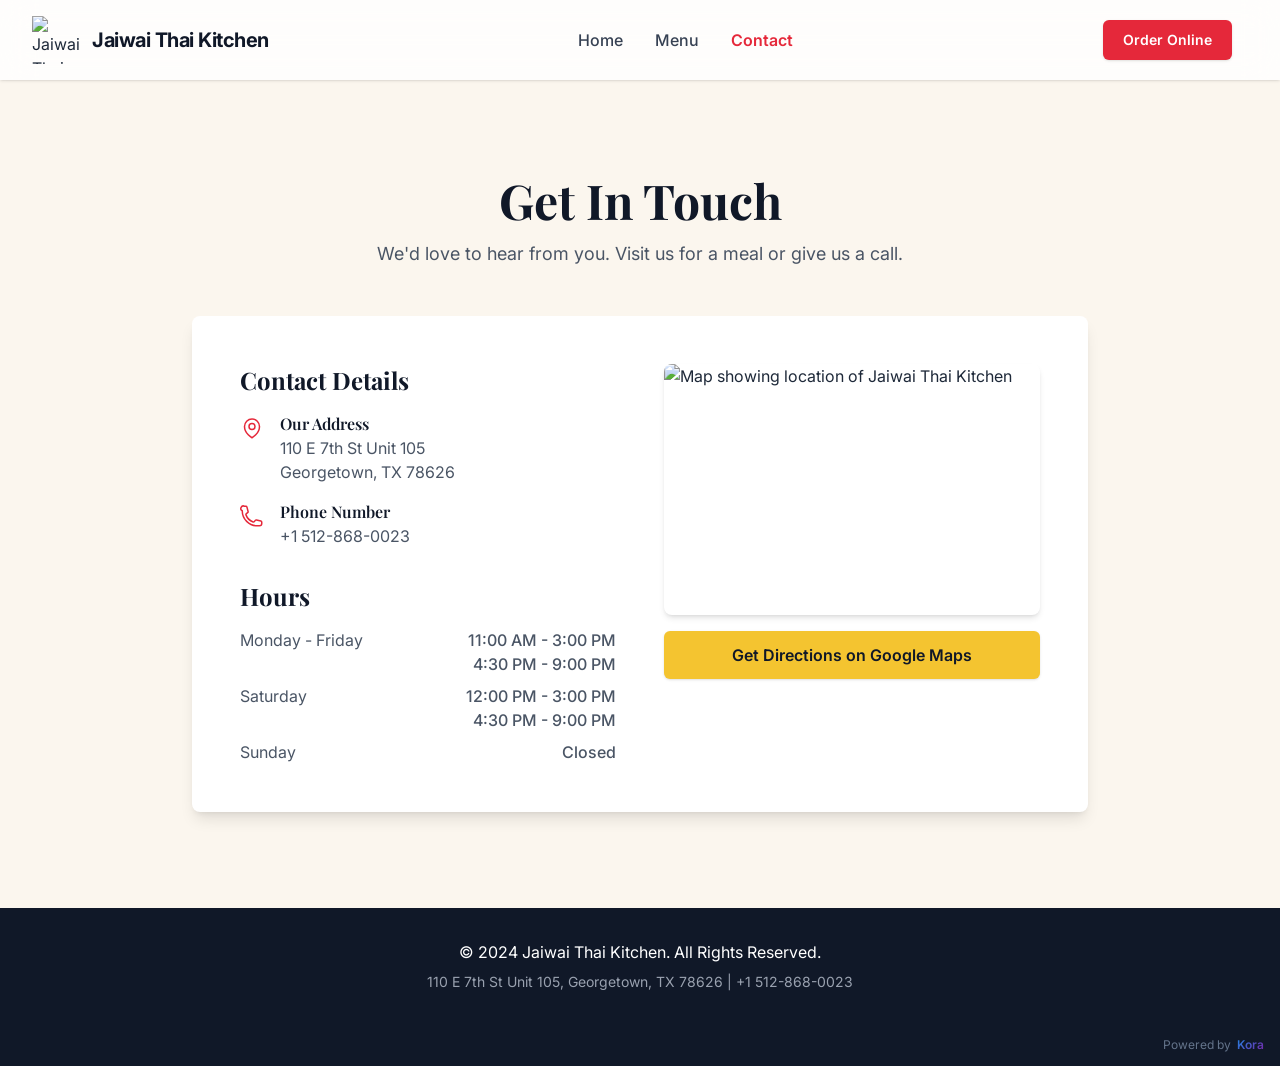
==== contact.html @ aba69995 "Deploy staging from Kora" ====
<!DOCTYPE html>

<html class="scroll-smooth" lang="en">
<head>
<meta charset="utf-8"/>
<meta content="width=device-width, initial-scale=1.0" name="viewport"/>
<title>Contact Us – Jaiwai Thai Kitchen</title>
<meta content="Find Jaiwai Thai Kitchen in Georgetown, TX. Get our address, phone number, opening hours, and directions. We look forward to serving you!" name="description"/>
<!-- Open Graph -->
<meta content="Contact Us – Jaiwai Thai Kitchen" property="og:title"/>
<meta content="Find Jaiwai Thai Kitchen in Georgetown, TX. Get our address, phone number, opening hours, and directions. We look forward to serving you!" property="og:description"/>
<meta content="website" property="og:type"/>
<meta content="https://quseprdus1.blob.core.windows.net/kora-business-images/user-media/64a4fddf-4cb8-4812-a21e-0d7f62331249/de8c94d8-887e-4625-825f-ec262dbc28df/1781200640_tf1esy.png" property="og:image"/>
<meta content="https://staging.kora-64a4fddf-4cb8-4812-a21e-0d7f62331249.pages.dev/contact" property="og:url"/>
<!-- Favicon -->
<link href="https://quseprdus1.blob.core.windows.net/kora-business-images/user-media/64a4fddf-4cb8-4812-a21e-0d7f62331249/de8c94d8-887e-4625-825f-ec262dbc28df/1781200640_tf1esy.png" rel="icon"/>
<link href="https://quseprdus1.blob.core.windows.net/kora-business-images/user-media/64a4fddf-4cb8-4812-a21e-0d7f62331249/de8c94d8-887e-4625-825f-ec262dbc28df/1781200640_tf1esy.png" rel="shortcut icon"/>
<link href="https://quseprdus1.blob.core.windows.net/kora-business-images/user-media/64a4fddf-4cb8-4812-a21e-0d7f62331249/de8c94d8-887e-4625-825f-ec262dbc28df/1781200640_tf1esy.png" rel="apple-touch-icon"/>
<!-- Canonical -->
<link href="https://staging.kora-64a4fddf-4cb8-4812-a21e-0d7f62331249.pages.dev/contact" rel="canonical"/>
<!-- JSON-LD Structured Data -->
<script type="application/ld+json">
    {
      "@context": "https://schema.org",
      "@type": "Restaurant",
      "name": "Jaiwai Thai Kitchen",
      "description": "Curries, noodle dishes & other Thai standards are doled out in a laid-back atmosphere.",
      "address": {
        "@type": "PostalAddress",
        "streetAddress": "110 E 7th St Unit 105",
        "addressLocality": "Georgetown",
        "addressRegion": "TX",
        "postalCode": "78626",
        "addressCountry": "USA"
      },
      "telephone": "+1 512-868-0023",
      "openingHours": [
        "Mo-Fr 11:00-15:00",
        "Mo-Fr 16:30-21:00",
        "Sa 12:00-15:00",
        "Sa 16:30-21:00"
      ],
      "image": "https://quseprdus1.blob.core.windows.net/kora-business-images/user-media/64a4fddf-4cb8-4812-a21e-0d7f62331249/de8c94d8-887e-4625-825f-ec262dbc28df/1781200640_tf1esy.png",
      "servesCuisine": "Thai"
    }
    </script>
<!-- Google Fonts -->
<link href="https://fonts.googleapis.com" rel="preconnect"/>
<link crossorigin="" href="https://fonts.gstatic.com" rel="preconnect"/>
<link as="style" href="https://fonts.googleapis.com/css2?family=Playfair+Display:wght@700&amp;family=Inter:wght@400;500;600&amp;display=swap" onload="this.onload=null;this.rel='stylesheet'" rel="preload"/>
<noscript><link href="https://fonts.googleapis.com/css2?family=Playfair+Display:wght@700&amp;family=Inter:wght@400;500;600&amp;display=swap" rel="stylesheet"/></noscript>
<style>
        body { font-family: 'Inter', sans-serif; }
        h1, h2, h3, h4, h5, h6 { font-family: 'Playfair Display', serif; }
    </style>
<!-- Site stylesheet -->
<link href="assets/styles.css" rel="stylesheet"/>
</head>
<body class="bg-[#fbf6ee] text-gray-800 antialiased">
<!-- Header -->
<header class="bg-white/80 backdrop-blur-lg sticky top-0 z-50 shadow-sm">
<div class="container mx-auto px-4 sm:px-6 lg:px-8">
<div class="flex items-center justify-between h-20">
<a class="flex items-center space-x-3" href="index.html">
<img alt="Jaiwai Thai Kitchen Logo" class="h-12 w-auto" height="100" src="https://quseprdus1.blob.core.windows.net/kora-business-images/user-media/64a4fddf-4cb8-4812-a21e-0d7f62331249/de8c94d8-887e-4625-825f-ec262dbc28df/1781200640_tf1esy.png" width="100"/>
<span class="text-xl font-bold text-gray-900 tracking-tight hidden sm:block">Jaiwai Thai Kitchen</span>
</a>
<nav class="hidden md:flex items-center space-x-8">
<a class="text-gray-700 hover:text-[#e5283a] transition-colors font-medium" href="index.html">Home</a>
<a class="text-gray-700 hover:text-[#e5283a] transition-colors font-medium" href="menu.html">Menu</a>
<a class="text-[#e5283a] font-semibold" href="contact.html">Contact</a>
</nav>
<div class="flex items-center space-x-4">
<a class="hidden sm:inline-block bg-[#e5283a] text-white px-5 py-2.5 rounded-md text-sm font-semibold hover:bg-red-700 transition-colors shadow" href="https://www.jaiwaithai.com/order" rel="noopener noreferrer" target="_blank">
                        Order Online
                    </a>
<button class="md:hidden p-2 rounded-md text-gray-700 hover:bg-gray-100 focus:outline-none focus:ring-2 focus:ring-inset focus:ring-[#e5283a]" id="mobile-menu-button">
<span class="sr-only">Open main menu</span>
<svg aria-hidden="true" class="h-6 w-6" fill="none" stroke="currentColor" viewbox="0 0 24 24" xmlns="http://www.w3.org/2000/svg">
<path d="M4 6h16M4 12h16m-7 6h7" stroke-linecap="round" stroke-linejoin="round" stroke-width="2"></path>
</svg>
</button>
</div>
</div>
</div>
<!-- Mobile menu, show/hide based on menu state. -->
<div class="md:hidden hidden" id="mobile-menu">
<div class="px-2 pt-2 pb-3 space-y-1 sm:px-3">
<a class="text-gray-700 hover:bg-gray-50 hover:text-[#e5283a] block px-3 py-2 rounded-md text-base font-medium" href="index.html">Home</a>
<a class="text-gray-700 hover:bg-gray-50 hover:text-[#e5283a] block px-3 py-2 rounded-md text-base font-medium" href="menu.html">Menu</a>
<a class="bg-gray-100 text-[#e5283a] block px-3 py-2 rounded-md text-base font-medium" href="contact.html">Contact</a>
<a class="bg-[#e5283a] text-white block w-full text-left px-4 py-3 rounded-md text-base font-semibold hover:bg-red-700 transition-colors shadow mt-2" href="https://www.jaiwaithai.com/order" rel="noopener noreferrer" target="_blank">
                    Order Online
                </a>
</div>
</div>
</header>
<main class="py-16 sm:py-24">
<div class="container mx-auto px-4 sm:px-6 lg:px-8">
<div class="text-center mb-12">
<h1 class="text-4xl sm:text-5xl font-bold text-gray-900">Get In Touch</h1>
<p class="mt-4 text-lg text-gray-600 max-w-2xl mx-auto">We'd love to hear from you. Visit us for a meal or give us a call.</p>
</div>
<div class="max-w-4xl mx-auto bg-white p-8 sm:p-12 rounded-lg shadow-lg">
<div class="grid grid-cols-1 md:grid-cols-2 gap-12">
<!-- Contact Info -->
<div class="space-y-8">
<div>
<h2 class="text-2xl font-bold text-gray-900 mb-4">Contact Details</h2>
<div class="flex items-start space-x-4">
<svg class="w-6 h-6 text-[#e5283a] mt-1 flex-shrink-0" fill="none" stroke="currentColor" stroke-width="1.5" viewbox="0 0 24 24" xmlns="http://www.w3.org/2000/svg"><path d="M15 10.5a3 3 0 11-6 0 3 3 0 016 0z" stroke-linecap="round" stroke-linejoin="round"></path><path d="M19.5 10.5c0 7.142-7.5 11.25-7.5 11.25S4.5 17.642 4.5 10.5a7.5 7.5 0 1115 0z" stroke-linecap="round" stroke-linejoin="round"></path></svg>
<div>
<h3 class="font-semibold text-gray-900">Our Address</h3>
<p class="text-gray-600">110 E 7th St Unit 105<br/>Georgetown, TX 78626</p>
</div>
</div>
<div class="flex items-start space-x-4 mt-4">
<svg class="w-6 h-6 text-[#e5283a] mt-1 flex-shrink-0" fill="none" stroke="currentColor" stroke-width="1.5" viewbox="0 0 24 24" xmlns="http://www.w3.org/2000/svg"><path d="M2.25 6.75c0 8.284 6.716 15 15 15h2.25a2.25 2.25 0 002.25-2.25v-1.372c0-.516-.351-.966-.852-1.091l-4.423-1.106c-.44-.11-.902.055-1.173.417l-.97 1.293c-.282.376-.769.542-1.21.38a12.035 12.035 0 01-7.143-7.143c-.162-.441.004-.928.38-1.21l1.293-.97c.363-.271.527-.734.417-1.173L6.963 3.102a1.125 1.125 0 00-1.091-.852H4.5A2.25 2.25 0 002.25 6.75z" stroke-linecap="round" stroke-linejoin="round"></path></svg>
<div>
<h3 class="font-semibold text-gray-900">Phone Number</h3>
<a class="text-gray-600 hover:text-[#e5283a]" href="tel:+15128680023">+1 512-868-0023</a>
</div>
</div>
</div>
<div>
<h2 class="text-2xl font-bold text-gray-900 mb-4">Hours</h2>
<ul class="space-y-2 text-gray-600">
<li class="flex justify-between"><span>Monday - Friday</span> <span class="font-medium text-right">11:00 AM - 3:00 PM<br/>4:30 PM - 9:00 PM</span></li>
<li class="flex justify-between"><span>Saturday</span> <span class="font-medium text-right">12:00 PM - 3:00 PM<br/>4:30 PM - 9:00 PM</span></li>
<li class="flex justify-between"><span>Sunday</span> <span class="font-medium">Closed</span></li>
</ul>
</div>
</div>
<!-- Map -->
<div>
<a class="block rounded-lg overflow-hidden shadow-md" href="https://maps.google.com/?daddr=30.6373435,-97.6767065" rel="noopener noreferrer" target="_blank">
<img alt="Map showing location of Jaiwai Thai Kitchen" class="w-full h-full object-cover" height="400" loading="lazy" src="https://maps.googleapis.com/maps/api/staticmap?center=30.6373435,-97.6767065&amp;zoom=15&amp;size=600x400&amp;maptype=roadmap&amp;markers=color:red%7Clabel:J%7C30.6373435,-97.6767065&amp;key=YOUR_API_KEY" width="600"/>
<!-- Note: Static map image may require a Google Maps API key. This is a placeholder. -->
</a>
<a class="mt-4 inline-block bg-[#f4c430] text-gray-900 w-full text-center px-6 py-3 rounded-md text-base font-semibold hover:bg-yellow-400 transition-colors shadow" href="https://maps.google.com/?daddr=30.6373435,-97.6767065" rel="noopener noreferrer" target="_blank">
                            Get Directions on Google Maps
                        </a>
</div>
</div>
</div>
</div>
</main>
<!-- Footer -->
<footer class="bg-gray-900 text-white">
<div class="container mx-auto py-8 px-4 sm:px-6 lg:px-8 text-center">
<p>© 2024 Jaiwai Thai Kitchen. All Rights Reserved.</p>
<p class="text-sm text-gray-400 mt-2">110 E 7th St Unit 105, Georgetown, TX 78626 | <a class="hover:underline" href="tel:+15128680023">+1 512-868-0023</a></p>
</div>
<!-- KORA_BRANDING_FOOTER_START -->
<div class="kora-powered-by" style="display:flex;justify-content:flex-end;align-items:center;gap:0.35rem;padding:0.75rem 1rem;font-size:0.75rem;"><span style="color:#64748b">Powered by</span><a href="https://askkora.ai" target="_blank" rel="noopener noreferrer" style="text-decoration:none;font-weight:600;background:linear-gradient(135deg,#1E88E5,#7B1FA2);-webkit-background-clip:text;background-clip:text;-webkit-text-fill-color:transparent">Kora</a></div>
<!-- KORA_BRANDING_FOOTER_END -->
</footer>
<script>
        const mobileMenuButton = document.getElementById('mobile-menu-button');
        const mobileMenu = document.getElementById('mobile-menu');
        mobileMenuButton.addEventListener('click', () => {
            mobileMenu.classList.toggle('hidden');
        });
    </script>
</body>
</html>
---- assets/styles.css ----
/*! tailwindcss v4.2.1 | MIT License | https://tailwindcss.com */
@layer properties{@supports (((-webkit-hyphens:none)) and (not (margin-trim:inline))) or ((-moz-orient:inline) and (not (color:rgb(from red r g b)))){*,:before,:after,::backdrop{--tw-rotate-x:initial;--tw-rotate-y:initial;--tw-rotate-z:initial;--tw-skew-x:initial;--tw-skew-y:initial;--tw-space-y-reverse:0;--tw-space-x-reverse:0;--tw-border-style:solid;--tw-font-weight:initial;--tw-tracking:initial;--tw-shadow:0 0 #0000;--tw-shadow-color:initial;--tw-shadow-alpha:100%;--tw-inset-shadow:0 0 #0000;--tw-inset-shadow-color:initial;--tw-inset-shadow-alpha:100%;--tw-ring-color:initial;--tw-ring-shadow:0 0 #0000;--tw-inset-ring-color:initial;--tw-inset-ring-shadow:0 0 #0000;--tw-ring-inset:initial;--tw-ring-offset-width:0px;--tw-ring-offset-color:#fff;--tw-ring-offset-shadow:0 0 #0000;--tw-blur:initial;--tw-brightness:initial;--tw-contrast:initial;--tw-grayscale:initial;--tw-hue-rotate:initial;--tw-invert:initial;--tw-opacity:initial;--tw-saturate:initial;--tw-sepia:initial;--tw-drop-shadow:initial;--tw-drop-shadow-color:initial;--tw-drop-shadow-alpha:100%;--tw-drop-shadow-size:initial;--tw-backdrop-blur:initial;--tw-backdrop-brightness:initial;--tw-backdrop-contrast:initial;--tw-backdrop-grayscale:initial;--tw-backdrop-hue-rotate:initial;--tw-backdrop-invert:initial;--tw-backdrop-opacity:initial;--tw-backdrop-saturate:initial;--tw-backdrop-sepia:initial;--tw-duration:initial;--tw-translate-x:0;--tw-translate-y:0;--tw-translate-z:0;--tw-scale-x:1;--tw-scale-y:1;--tw-scale-z:1}}}@layer theme{:root,:host{--font-sans:ui-sans-serif, system-ui, sans-serif, "Apple Color Emoji", "Segoe UI Emoji", "Segoe UI Symbol", "Noto Color Emoji";--font-mono:ui-monospace, SFMono-Regular, Menlo, Monaco, Consolas, "Liberation Mono", "Courier New", monospace;--color-red-700:oklch(50.5% .213 27.518);--color-yellow-400:oklch(85.2% .199 91.936);--color-gray-50:oklch(98.5% .002 247.839);--color-gray-100:oklch(96.7% .003 264.542);--color-gray-400:oklch(70.7% .022 261.325);--color-gray-600:oklch(44.6% .03 256.802);--color-gray-700:oklch(37.3% .034 259.733);--color-gray-800:oklch(27.8% .033 256.848);--color-gray-900:oklch(21% .034 264.665);--color-black:#000;--color-white:#fff;--spacing:.25rem;--container-2xl:42rem;--container-3xl:48rem;--container-4xl:56rem;--text-sm:.875rem;--text-sm--line-height:calc(1.25 / .875);--text-base:1rem;--text-base--line-height:calc(1.5 / 1);--text-lg:1.125rem;--text-lg--line-height:calc(1.75 / 1.125);--text-xl:1.25rem;--text-xl--line-height:calc(1.75 / 1.25);--text-2xl:1.5rem;--text-2xl--line-height:calc(2 / 1.5);--text-3xl:1.875rem;--text-3xl--line-height:calc(2.25 / 1.875);--text-4xl:2.25rem;--text-4xl--line-height:calc(2.5 / 2.25);--text-5xl:3rem;--text-5xl--line-height:1;--text-6xl:3.75rem;--text-6xl--line-height:1;--font-weight-medium:500;--font-weight-semibold:600;--font-weight-bold:700;--tracking-tight:-.025em;--radius-md:.375rem;--radius-lg:.5rem;--drop-shadow-lg:0 4px 4px #00000026;--blur-lg:16px;--default-transition-duration:.15s;--default-transition-timing-function:cubic-bezier(.4, 0, .2, 1);--default-font-family:var(--font-sans);--default-mono-font-family:var(--font-mono)}}@layer base{*,:after,:before,::backdrop{box-sizing:border-box;border:0 solid;margin:0;padding:0}::file-selector-button{box-sizing:border-box;border:0 solid;margin:0;padding:0}html,:host{-webkit-text-size-adjust:100%;tab-size:4;line-height:1.5;font-family:var(--default-font-family,ui-sans-serif, system-ui, sans-serif, "Apple Color Emoji", "Segoe UI Emoji", "Segoe UI Symbol", "Noto Color Emoji");font-feature-settings:var(--default-font-feature-settings,normal);font-variation-settings:var(--default-font-variation-settings,normal);-webkit-tap-highlight-color:transparent}hr{height:0;color:inherit;border-top-width:1px}abbr:where([title]){-webkit-text-decoration:underline dotted;text-decoration:underline dotted}h1,h2,h3,h4,h5,h6{font-size:inherit;font-weight:inherit}a{color:inherit;-webkit-text-decoration:inherit;-webkit-text-decoration:inherit;-webkit-text-decoration:inherit;text-decoration:inherit}b,strong{font-weight:bolder}code,kbd,samp,pre{font-family:var(--default-mono-font-family,ui-monospace, SFMono-Regular, Menlo, Monaco, Consolas, "Liberation Mono", "Courier New", monospace);font-feature-settings:var(--default-mono-font-feature-settings,normal);font-variation-settings:var(--default-mono-font-variation-settings,normal);font-size:1em}small{font-size:80%}sub,sup{vertical-align:baseline;font-size:75%;line-height:0;position:relative}sub{bottom:-.25em}sup{top:-.5em}table{text-indent:0;border-color:inherit;border-collapse:collapse}:-moz-focusring{outline:auto}progress{vertical-align:baseline}summary{display:list-item}ol,ul,menu{list-style:none}img,svg,video,canvas,audio,iframe,embed,object{vertical-align:middle;display:block}img,video{max-width:100%;height:auto}button,input,select,optgroup,textarea{font:inherit;font-feature-settings:inherit;font-variation-settings:inherit;letter-spacing:inherit;color:inherit;opacity:1;background-color:#0000;border-radius:0}::file-selector-button{font:inherit;font-feature-settings:inherit;font-variation-settings:inherit;letter-spacing:inherit;color:inherit;opacity:1;background-color:#0000;border-radius:0}:where(select:is([multiple],[size])) optgroup{font-weight:bolder}:where(select:is([multiple],[size])) optgroup option{padding-inline-start:20px}::file-selector-button{margin-inline-end:4px}::placeholder{opacity:1}@supports (not ((-webkit-appearance:-apple-pay-button))) or (contain-intrinsic-size:1px){::placeholder{color:currentColor}@supports (color:color-mix(in lab, red, red)){::placeholder{color:color-mix(in oklab, currentcolor 50%, transparent)}}}textarea{resize:vertical}::-webkit-search-decoration{-webkit-appearance:none}::-webkit-date-and-time-value{min-height:1lh;text-align:inherit}::-webkit-datetime-edit{display:inline-flex}::-webkit-datetime-edit-fields-wrapper{padding:0}::-webkit-datetime-edit{padding-block:0}::-webkit-datetime-edit-year-field{padding-block:0}::-webkit-datetime-edit-month-field{padding-block:0}::-webkit-datetime-edit-day-field{padding-block:0}::-webkit-datetime-edit-hour-field{padding-block:0}::-webkit-datetime-edit-minute-field{padding-block:0}::-webkit-datetime-edit-second-field{padding-block:0}::-webkit-datetime-edit-millisecond-field{padding-block:0}::-webkit-datetime-edit-meridiem-field{padding-block:0}::-webkit-calendar-picker-indicator{line-height:1}:-moz-ui-invalid{box-shadow:none}button,input:where([type=button],[type=reset],[type=submit]){appearance:button}::file-selector-button{appearance:button}::-webkit-inner-spin-button{height:auto}::-webkit-outer-spin-button{height:auto}[hidden]:where(:not([hidden=until-found])){display:none!important}}@layer components;@layer utilities{.sr-only{clip-path:inset(50%);white-space:nowrap;border-width:0;width:1px;height:1px;margin:-1px;padding:0;position:absolute;overflow:hidden}.absolute{position:absolute}.relative{position:relative}.sticky{position:sticky}.inset-0{inset:calc(var(--spacing) * 0)}.top-0{top:calc(var(--spacing) * 0)}.z-10{z-index:10}.z-20{z-index:20}.z-50{z-index:50}.container{width:100%}@media (min-width:40rem){.container{max-width:40rem}}@media (min-width:48rem){.container{max-width:48rem}}@media (min-width:64rem){.container{max-width:64rem}}@media (min-width:80rem){.container{max-width:80rem}}@media (min-width:96rem){.container{max-width:96rem}}.mx-auto{margin-inline:auto}.mt-1{margin-top:calc(var(--spacing) * 1)}.mt-2{margin-top:calc(var(--spacing) * 2)}.mt-4{margin-top:calc(var(--spacing) * 4)}.mt-8{margin-top:calc(var(--spacing) * 8)}.mt-12{margin-top:calc(var(--spacing) * 12)}.mb-4{margin-bottom:calc(var(--spacing) * 4)}.mb-6{margin-bottom:calc(var(--spacing) * 6)}.mb-12{margin-bottom:calc(var(--spacing) * 12)}.ml-4{margin-left:calc(var(--spacing) * 4)}.block{display:block}.flex{display:flex}.grid{display:grid}.hidden{display:none}.inline-block{display:inline-block}.aspect-square{aspect-ratio:1}.h-6{height:calc(var(--spacing) * 6)}.h-12{height:calc(var(--spacing) * 12)}.h-20{height:calc(var(--spacing) * 20)}.h-\[60vh\]{height:60vh}.h-full{height:100%}.max-h-\[500px\]{max-height:500px}.min-h-\[300px\]{min-height:300px}.w-6{width:calc(var(--spacing) * 6)}.w-auto{width:auto}.w-full{width:100%}.max-w-2xl{max-width:var(--container-2xl)}.max-w-3xl{max-width:var(--container-3xl)}.max-w-4xl{max-width:var(--container-4xl)}.flex-shrink-0{flex-shrink:0}.transform{transform:var(--tw-rotate-x,) var(--tw-rotate-y,) var(--tw-rotate-z,) var(--tw-skew-x,) var(--tw-skew-y,)}.grid-cols-1{grid-template-columns:repeat(1,minmax(0,1fr))}.grid-cols-2{grid-template-columns:repeat(2,minmax(0,1fr))}.items-center{align-items:center}.items-start{align-items:flex-start}.justify-between{justify-content:space-between}.justify-center{justify-content:center}.gap-4{gap:calc(var(--spacing) * 4)}.gap-8{gap:calc(var(--spacing) * 8)}.gap-12{gap:calc(var(--spacing) * 12)}:where(.space-y-1>:not(:last-child)){--tw-space-y-reverse:0;margin-block-start:calc(calc(var(--spacing) * 1) * var(--tw-space-y-reverse));margin-block-end:calc(calc(var(--spacing) * 1) * calc(1 - var(--tw-space-y-reverse)))}:where(.space-y-2>:not(:last-child)){--tw-space-y-reverse:0;margin-block-start:calc(calc(var(--spacing) * 2) * var(--tw-space-y-reverse));margin-block-end:calc(calc(var(--spacing) * 2) * calc(1 - var(--tw-space-y-reverse)))}:where(.space-y-4>:not(:last-child)){--tw-space-y-reverse:0;margin-block-start:calc(calc(var(--spacing) * 4) * var(--tw-space-y-reverse));margin-block-end:calc(calc(var(--spacing) * 4) * calc(1 - var(--tw-space-y-reverse)))}:where(.space-y-6>:not(:last-child)){--tw-space-y-reverse:0;margin-block-start:calc(calc(var(--spacing) * 6) * var(--tw-space-y-reverse));margin-block-end:calc(calc(var(--spacing) * 6) * calc(1 - var(--tw-space-y-reverse)))}:where(.space-y-8>:not(:last-child)){--tw-space-y-reverse:0;margin-block-start:calc(calc(var(--spacing) * 8) * var(--tw-space-y-reverse));margin-block-end:calc(calc(var(--spacing) * 8) * calc(1 - var(--tw-space-y-reverse)))}:where(.space-x-3>:not(:last-child)){--tw-space-x-reverse:0;margin-inline-start:calc(calc(var(--spacing) * 3) * var(--tw-space-x-reverse));margin-inline-end:calc(calc(var(--spacing) * 3) * calc(1 - var(--tw-space-x-reverse)))}:where(.space-x-4>:not(:last-child)){--tw-space-x-reverse:0;margin-inline-start:calc(calc(var(--spacing) * 4) * var(--tw-space-x-reverse));margin-inline-end:calc(calc(var(--spacing) * 4) * calc(1 - var(--tw-space-x-reverse)))}:where(.space-x-8>:not(:last-child)){--tw-space-x-reverse:0;margin-inline-start:calc(calc(var(--spacing) * 8) * var(--tw-space-x-reverse));margin-inline-end:calc(calc(var(--spacing) * 8) * calc(1 - var(--tw-space-x-reverse)))}.overflow-hidden{overflow:hidden}.scroll-smooth{scroll-behavior:smooth}.rounded-lg{border-radius:var(--radius-lg)}.rounded-md{border-radius:var(--radius-md)}.border-b-2{border-bottom-style:var(--tw-border-style);border-bottom-width:2px}.border-\[\#f4c430\]{border-color:#f4c430}.bg-\[\#e5283a\]{background-color:#e5283a}.bg-\[\#f4c430\]{background-color:#f4c430}.bg-\[\#fbf6ee\]{background-color:#fbf6ee}.bg-black\/50{background-color:#00000080}@supports (color:color-mix(in lab, red, red)){.bg-black\/50{background-color:color-mix(in oklab, var(--color-black) 50%, transparent)}}.bg-gray-100{background-color:var(--color-gray-100)}.bg-gray-900{background-color:var(--color-gray-900)}.bg-white{background-color:var(--color-white)}.bg-white\/80{background-color:#fffc}@supports (color:color-mix(in lab, red, red)){.bg-white\/80{background-color:color-mix(in oklab, var(--color-white) 80%, transparent)}}.object-cover{object-fit:cover}.p-2{padding:calc(var(--spacing) * 2)}.p-6{padding:calc(var(--spacing) * 6)}.p-8{padding:calc(var(--spacing) * 8)}.px-2{padding-inline:calc(var(--spacing) * 2)}.px-3{padding-inline:calc(var(--spacing) * 3)}.px-4{padding-inline:calc(var(--spacing) * 4)}.px-5{padding-inline:calc(var(--spacing) * 5)}.px-6{padding-inline:calc(var(--spacing) * 6)}.px-8{padding-inline:calc(var(--spacing) * 8)}.py-2{padding-block:calc(var(--spacing) * 2)}.py-2\.5{padding-block:calc(var(--spacing) * 2.5)}.py-3{padding-block:calc(var(--spacing) * 3)}.py-8{padding-block:calc(var(--spacing) * 8)}.py-16{padding-block:calc(var(--spacing) * 16)}.pt-2{padding-top:calc(var(--spacing) * 2)}.pb-2{padding-bottom:calc(var(--spacing) * 2)}.pb-3{padding-bottom:calc(var(--spacing) * 3)}.text-center{text-align:center}.text-left{text-align:left}.text-right{text-align:right}.text-2xl{font-size:var(--text-2xl);line-height:var(--tw-leading,var(--text-2xl--line-height))}.text-3xl{font-size:var(--text-3xl);line-height:var(--tw-leading,var(--text-3xl--line-height))}.text-4xl{font-size:var(--text-4xl);line-height:var(--tw-leading,var(--text-4xl--line-height))}.text-base{font-size:var(--text-base);line-height:var(--tw-leading,var(--text-base--line-height))}.text-lg{font-size:var(--text-lg);line-height:var(--tw-leading,var(--text-lg--line-height))}.text-sm{font-size:var(--text-sm);line-height:var(--tw-leading,var(--text-sm--line-height))}.text-xl{font-size:var(--text-xl);line-height:var(--tw-leading,var(--text-xl--line-height))}.font-bold{--tw-font-weight:var(--font-weight-bold);font-weight:var(--font-weight-bold)}.font-medium{--tw-font-weight:var(--font-weight-medium);font-weight:var(--font-weight-medium)}.font-semibold{--tw-font-weight:var(--font-weight-semibold);font-weight:var(--font-weight-semibold)}.tracking-tight{--tw-tracking:var(--tracking-tight);letter-spacing:var(--tracking-tight)}.whitespace-nowrap{white-space:nowrap}.text-\[\#e5283a\]{color:#e5283a}.text-gray-400{color:var(--color-gray-400)}.text-gray-600{color:var(--color-gray-600)}.text-gray-700{color:var(--color-gray-700)}.text-gray-800{color:var(--color-gray-800)}.text-gray-900{color:var(--color-gray-900)}.text-white{color:var(--color-white)}.antialiased{-webkit-font-smoothing:antialiased;-moz-osx-font-smoothing:grayscale}.shadow{--tw-shadow:0 1px 3px 0 var(--tw-shadow-color,#0000001a), 0 1px 2px -1px var(--tw-shadow-color,#0000001a);box-shadow:var(--tw-inset-shadow), var(--tw-inset-ring-shadow), var(--tw-ring-offset-shadow), var(--tw-ring-shadow), var(--tw-shadow)}.shadow-lg{--tw-shadow:0 10px 15px -3px var(--tw-shadow-color,#0000001a), 0 4px 6px -4px var(--tw-shadow-color,#0000001a);box-shadow:var(--tw-inset-shadow), var(--tw-inset-ring-shadow), var(--tw-ring-offset-shadow), var(--tw-ring-shadow), var(--tw-shadow)}.shadow-md{--tw-shadow:0 4px 6px -1px var(--tw-shadow-color,#0000001a), 0 2px 4px -2px var(--tw-shadow-color,#0000001a);box-shadow:var(--tw-inset-shadow), var(--tw-inset-ring-shadow), var(--tw-ring-offset-shadow), var(--tw-ring-shadow), var(--tw-shadow)}.shadow-sm{--tw-shadow:0 1px 3px 0 var(--tw-shadow-color,#0000001a), 0 1px 2px -1px var(--tw-shadow-color,#0000001a);box-shadow:var(--tw-inset-shadow), var(--tw-inset-ring-shadow), var(--tw-ring-offset-shadow), var(--tw-ring-shadow), var(--tw-shadow)}.drop-shadow{--tw-drop-shadow-size:drop-shadow(0 1px 2px var(--tw-drop-shadow-color,#0000001a)) drop-shadow(0 1px 1px var(--tw-drop-shadow-color,#0000000f));--tw-drop-shadow:drop-shadow(0 1px 2px #0000001a) drop-shadow(0 1px 1px #0000000f);filter:var(--tw-blur,) var(--tw-brightness,) var(--tw-contrast,) var(--tw-grayscale,) var(--tw-hue-rotate,) var(--tw-invert,) var(--tw-saturate,) var(--tw-sepia,) var(--tw-drop-shadow,)}.drop-shadow-lg{--tw-drop-shadow-size:drop-shadow(0 4px 4px var(--tw-drop-shadow-color,#00000026));--tw-drop-shadow:drop-shadow(var(--drop-shadow-lg));filter:var(--tw-blur,) var(--tw-brightness,) var(--tw-contrast,) var(--tw-grayscale,) var(--tw-hue-rotate,) var(--tw-invert,) var(--tw-saturate,) var(--tw-sepia,) var(--tw-drop-shadow,)}.backdrop-blur-lg{--tw-backdrop-blur:blur(var(--blur-lg));-webkit-backdrop-filter:var(--tw-backdrop-blur,) var(--tw-backdrop-brightness,) var(--tw-backdrop-contrast,) var(--tw-backdrop-grayscale,) var(--tw-backdrop-hue-rotate,) var(--tw-backdrop-invert,) var(--tw-backdrop-opacity,) var(--tw-backdrop-saturate,) var(--tw-backdrop-sepia,);backdrop-filter:var(--tw-backdrop-blur,) var(--tw-backdrop-brightness,) var(--tw-backdrop-contrast,) var(--tw-backdrop-grayscale,) var(--tw-backdrop-hue-rotate,) var(--tw-backdrop-invert,) var(--tw-backdrop-opacity,) var(--tw-backdrop-saturate,) var(--tw-backdrop-sepia,)}.transition-colors{transition-property:color,background-color,border-color,outline-color,text-decoration-color,fill,stroke,--tw-gradient-from,--tw-gradient-via,--tw-gradient-to;transition-timing-function:var(--tw-ease,var(--default-transition-timing-function));transition-duration:var(--tw-duration,var(--default-transition-duration))}.transition-transform{transition-property:transform,translate,scale,rotate;transition-timing-function:var(--tw-ease,var(--default-transition-timing-function));transition-duration:var(--tw-duration,var(--default-transition-duration))}.duration-300{--tw-duration:.3s;transition-duration:.3s}@media (hover:hover){.hover\:-translate-y-2:hover{--tw-translate-y:calc(var(--spacing) * -2);translate:var(--tw-translate-x) var(--tw-translate-y)}.hover\:scale-105:hover{--tw-scale-x:105%;--tw-scale-y:105%;--tw-scale-z:105%;scale:var(--tw-scale-x) var(--tw-scale-y)}.hover\:bg-gray-50:hover{background-color:var(--color-gray-50)}.hover\:bg-gray-100:hover{background-color:var(--color-gray-100)}.hover\:bg-red-700:hover{background-color:var(--color-red-700)}.hover\:bg-yellow-400:hover{background-color:var(--color-yellow-400)}.hover\:text-\[\#e5283a\]:hover{color:#e5283a}.hover\:underline:hover{text-decoration-line:underline}}.focus\:ring-2:focus{--tw-ring-shadow:var(--tw-ring-inset,) 0 0 0 calc(2px + var(--tw-ring-offset-width)) var(--tw-ring-color,currentcolor);box-shadow:var(--tw-inset-shadow), var(--tw-inset-ring-shadow), var(--tw-ring-offset-shadow), var(--tw-ring-shadow), var(--tw-shadow)}.focus\:ring-\[\#e5283a\]:focus{--tw-ring-color:#e5283a}.focus\:outline-none:focus{--tw-outline-style:none;outline-style:none}.focus\:ring-inset:focus{--tw-ring-inset:inset}@media (min-width:40rem){.sm\:block{display:block}.sm\:inline-block{display:inline-block}.sm\:p-12{padding:calc(var(--spacing) * 12)}.sm\:px-3{padding-inline:calc(var(--spacing) * 3)}.sm\:px-6{padding-inline:calc(var(--spacing) * 6)}.sm\:py-24{padding-block:calc(var(--spacing) * 24)}.sm\:text-4xl{font-size:var(--text-4xl);line-height:var(--tw-leading,var(--text-4xl--line-height))}.sm\:text-5xl{font-size:var(--text-5xl);line-height:var(--tw-leading,var(--text-5xl--line-height))}}@media (min-width:48rem){.md\:flex{display:flex}.md\:hidden{display:none}.md\:grid-cols-2{grid-template-columns:repeat(2,minmax(0,1fr))}.md\:grid-cols-3{grid-template-columns:repeat(3,minmax(0,1fr))}.md\:text-6xl{font-size:var(--text-6xl);line-height:var(--tw-leading,var(--text-6xl--line-height))}.md\:text-xl{font-size:var(--text-xl);line-height:var(--tw-leading,var(--text-xl--line-height))}}@media (min-width:64rem){.lg\:grid-cols-3{grid-template-columns:repeat(3,minmax(0,1fr))}.lg\:grid-cols-4{grid-template-columns:repeat(4,minmax(0,1fr))}.lg\:px-8{padding-inline:calc(var(--spacing) * 8)}}}@property --tw-rotate-x{syntax:"*";inherits:false}@property --tw-rotate-y{syntax:"*";inherits:false}@property --tw-rotate-z{syntax:"*";inherits:false}@property --tw-skew-x{syntax:"*";inherits:false}@property --tw-skew-y{syntax:"*";inherits:false}@property --tw-space-y-reverse{syntax:"*";inherits:false;initial-value:0}@property --tw-space-x-reverse{syntax:"*";inherits:false;initial-value:0}@property --tw-border-style{syntax:"*";inherits:false;initial-value:solid}@property --tw-font-weight{syntax:"*";inherits:false}@property --tw-tracking{syntax:"*";inherits:false}@property --tw-shadow{syntax:"*";inherits:false;initial-value:0 0 #0000}@property --tw-shadow-color{syntax:"*";inherits:false}@property --tw-shadow-alpha{syntax:"<percentage>";inherits:false;initial-value:100%}@property --tw-inset-shadow{syntax:"*";inherits:false;initial-value:0 0 #0000}@property --tw-inset-shadow-color{syntax:"*";inherits:false}@property --tw-inset-shadow-alpha{syntax:"<percentage>";inherits:false;initial-value:100%}@property --tw-ring-color{syntax:"*";inherits:false}@property --tw-ring-shadow{syntax:"*";inherits:false;initial-value:0 0 #0000}@property --tw-inset-ring-color{syntax:"*";inherits:false}@property --tw-inset-ring-shadow{syntax:"*";inherits:false;initial-value:0 0 #0000}@property --tw-ring-inset{syntax:"*";inherits:false}@property --tw-ring-offset-width{syntax:"<length>";inherits:false;initial-value:0}@property --tw-ring-offset-color{syntax:"*";inherits:false;initial-value:#fff}@property --tw-ring-offset-shadow{syntax:"*";inherits:false;initial-value:0 0 #0000}@property --tw-blur{syntax:"*";inherits:false}@property --tw-brightness{syntax:"*";inherits:false}@property --tw-contrast{syntax:"*";inherits:false}@property --tw-grayscale{syntax:"*";inherits:false}@property --tw-hue-rotate{syntax:"*";inherits:false}@property --tw-invert{syntax:"*";inherits:false}@property --tw-opacity{syntax:"*";inherits:false}@property --tw-saturate{syntax:"*";inherits:false}@property --tw-sepia{syntax:"*";inherits:false}@property --tw-drop-shadow{syntax:"*";inherits:false}@property --tw-drop-shadow-color{syntax:"*";inherits:false}@property --tw-drop-shadow-alpha{syntax:"<percentage>";inherits:false;initial-value:100%}@property --tw-drop-shadow-size{syntax:"*";inherits:false}@property --tw-backdrop-blur{syntax:"*";inherits:false}@property --tw-backdrop-brightness{syntax:"*";inherits:false}@property --tw-backdrop-contrast{syntax:"*";inherits:false}@property --tw-backdrop-grayscale{syntax:"*";inherits:false}@property --tw-backdrop-hue-rotate{syntax:"*";inherits:false}@property --tw-backdrop-invert{syntax:"*";inherits:false}@property --tw-backdrop-opacity{syntax:"*";inherits:false}@property --tw-backdrop-saturate{syntax:"*";inherits:false}@property --tw-backdrop-sepia{syntax:"*";inherits:false}@property --tw-duration{syntax:"*";inherits:false}@property --tw-translate-x{syntax:"*";inherits:false;initial-value:0}@property --tw-translate-y{syntax:"*";inherits:false;initial-value:0}@property --tw-translate-z{syntax:"*";inherits:false;initial-value:0}@property --tw-scale-x{syntax:"*";inherits:false;initial-value:1}@property --tw-scale-y{syntax:"*";inherits:false;initial-value:1}@property --tw-scale-z{syntax:"*";inherits:false;initial-value:1}
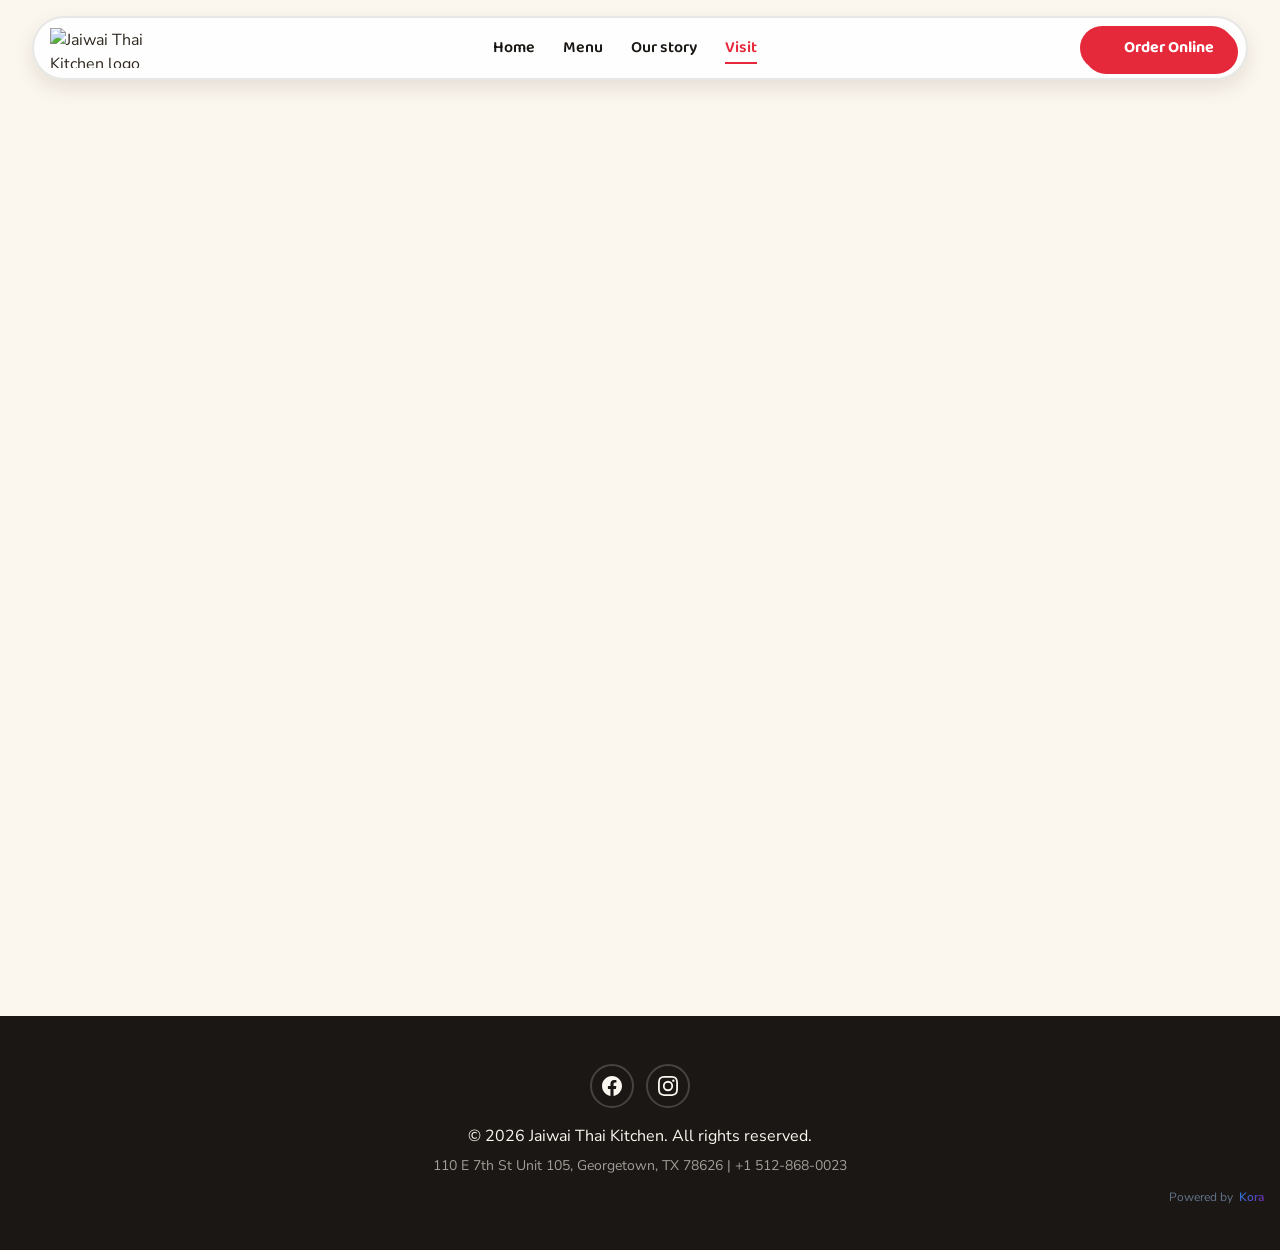
==== commit 4cc8c2a6: "Update website content and structure: Enhanced SEO metadata across contact, index, and menu pages; a" ====
--- a/contact.html
+++ b/contact.html
@@ -1,166 +1,165 @@
 <!DOCTYPE html>
-
 <html class="scroll-smooth" lang="en">
 <head>
 <meta charset="utf-8"/>
 <meta content="width=device-width, initial-scale=1.0" name="viewport"/>
-<title>Contact Us – Jaiwai Thai Kitchen</title>
-<meta content="Find Jaiwai Thai Kitchen in Georgetown, TX. Get our address, phone number, opening hours, and directions. We look forward to serving you!" name="description"/>
-<!-- Open Graph -->
-<meta content="Contact Us – Jaiwai Thai Kitchen" property="og:title"/>
-<meta content="Find Jaiwai Thai Kitchen in Georgetown, TX. Get our address, phone number, opening hours, and directions. We look forward to serving you!" property="og:description"/>
+<title>Contact Us – Jaiwai Thai Kitchen | Georgetown, TX</title>
+<meta content="Find Jaiwai Thai Kitchen in Georgetown, TX. Get our address, phone number, opening hours, and directions. Order online or visit us for authentic Thai food." name="description"/>
+<meta content="Contact Us – Jaiwai Thai Kitchen | Georgetown, TX" property="og:title"/>
+<meta content="Find Jaiwai Thai Kitchen in Georgetown, TX. Get our address, phone number, opening hours, and directions. Order online or visit us for authentic Thai food." property="og:description"/>
 <meta content="website" property="og:type"/>
 <meta content="https://quseprdus1.blob.core.windows.net/kora-business-images/user-media/64a4fddf-4cb8-4812-a21e-0d7f62331249/de8c94d8-887e-4625-825f-ec262dbc28df/1781200640_tf1esy.png" property="og:image"/>
-<meta content="https://staging.kora-64a4fddf-4cb8-4812-a21e-0d7f62331249.pages.dev/contact" property="og:url"/>
-<!-- Favicon -->
+<meta content="https://jaiwai-thai-kitchen-live.askkoraai.com/contact" property="og:url"/>
+<meta content="summary_large_image" name="twitter:card"/>
+<meta content="Contact Us – Jaiwai Thai Kitchen | Georgetown, TX" name="twitter:title"/>
+<meta content="Find Jaiwai Thai Kitchen in Georgetown, TX. Address, phone, hours and directions." name="twitter:description"/>
+<meta content="https://quseprdus1.blob.core.windows.net/kora-business-images/user-media/64a4fddf-4cb8-4812-a21e-0d7f62331249/de8c94d8-887e-4625-825f-ec262dbc28df/1781200640_tf1esy.png" name="twitter:image"/>
 <link href="https://quseprdus1.blob.core.windows.net/kora-business-images/user-media/64a4fddf-4cb8-4812-a21e-0d7f62331249/de8c94d8-887e-4625-825f-ec262dbc28df/1781200640_tf1esy.png" rel="icon"/>
-<link href="https://quseprdus1.blob.core.windows.net/kora-business-images/user-media/64a4fddf-4cb8-4812-a21e-0d7f62331249/de8c94d8-887e-4625-825f-ec262dbc28df/1781200640_tf1esy.png" rel="shortcut icon"/>
-<link href="https://quseprdus1.blob.core.windows.net/kora-business-images/user-media/64a4fddf-4cb8-4812-a21e-0d7f62331249/de8c94d8-887e-4625-825f-ec262dbc28df/1781200640_tf1esy.png" rel="apple-touch-icon"/>
-<!-- Canonical -->
-<link href="https://staging.kora-64a4fddf-4cb8-4812-a21e-0d7f62331249.pages.dev/contact" rel="canonical"/>
-<!-- JSON-LD Structured Data -->
-<script type="application/ld+json">
-    {
-      "@context": "https://schema.org",
-      "@type": "Restaurant",
-      "name": "Jaiwai Thai Kitchen",
-      "description": "Curries, noodle dishes & other Thai standards are doled out in a laid-back atmosphere.",
-      "address": {
-        "@type": "PostalAddress",
-        "streetAddress": "110 E 7th St Unit 105",
-        "addressLocality": "Georgetown",
-        "addressRegion": "TX",
-        "postalCode": "78626",
-        "addressCountry": "USA"
-      },
-      "telephone": "+1 512-868-0023",
-      "openingHours": [
-        "Mo-Fr 11:00-15:00",
-        "Mo-Fr 16:30-21:00",
-        "Sa 12:00-15:00",
-        "Sa 16:30-21:00"
-      ],
-      "image": "https://quseprdus1.blob.core.windows.net/kora-business-images/user-media/64a4fddf-4cb8-4812-a21e-0d7f62331249/de8c94d8-887e-4625-825f-ec262dbc28df/1781200640_tf1esy.png",
-      "servesCuisine": "Thai"
-    }
-    </script>
-<!-- Google Fonts -->
+<link href="https://jaiwai-thai-kitchen-live.askkoraai.com/contact" rel="canonical"/>
+<script type="application/ld+json">{
+  "@context": "https://schema.org",
+  "@type": ["Restaurant", "LocalBusiness"],
+  "name": "Jaiwai Thai Kitchen",
+  "description": "Curries, noodle dishes and other Thai standards in Georgetown, Texas.",
+  "address": {
+    "@type": "PostalAddress",
+    "streetAddress": "110 E 7th St Unit 105",
+    "addressLocality": "Georgetown",
+    "addressRegion": "TX",
+    "postalCode": "78626",
+    "addressCountry": "US"
+  },
+  "telephone": "+15128680023",
+  "openingHours": [
+    "Mo-Fr 11:00-15:00",
+    "Mo-Fr 16:30-21:00",
+    "Sa 12:00-15:00",
+    "Sa 16:30-21:00"
+  ],
+  "servesCuisine": "Thai",
+  "url": "https://jaiwai-thai-kitchen-live.askkoraai.com/contact"
+}</script>
 <link href="https://fonts.googleapis.com" rel="preconnect"/>
 <link crossorigin="" href="https://fonts.gstatic.com" rel="preconnect"/>
-<link as="style" href="https://fonts.googleapis.com/css2?family=Playfair+Display:wght@700&amp;family=Inter:wght@400;500;600&amp;display=swap" onload="this.onload=null;this.rel='stylesheet'" rel="preload"/>
-<noscript><link href="https://fonts.googleapis.com/css2?family=Playfair+Display:wght@700&amp;family=Inter:wght@400;500;600&amp;display=swap" rel="stylesheet"/></noscript>
-<style>
-        body { font-family: 'Inter', sans-serif; }
-        h1, h2, h3, h4, h5, h6 { font-family: 'Playfair Display', serif; }
-    </style>
-<!-- Site stylesheet -->
+<link as="style" href="https://fonts.googleapis.com/css2?family=Baloo+2:wght@400;500;600;700;800&amp;family=Caveat:wght@500;600;700&amp;family=Nunito+Sans:opsz,wght@6..12,400;6..12,600;6..12,700;6..12,800&amp;display=swap" onload="this.onload=null;this.rel='stylesheet'" rel="preload"/>
+<noscript><link href="https://fonts.googleapis.com/css2?family=Baloo+2:wght@400;500;600;700;800&amp;family=Caveat:wght@500;600;700&amp;family=Nunito+Sans:opsz,wght@6..12,400;6..12,600;6..12,700;6..12,800&amp;display=swap" rel="stylesheet"/></noscript>
 <link href="assets/styles.css" rel="stylesheet"/>
+<link href="style.css" rel="stylesheet"/>
 </head>
-<body class="bg-[#fbf6ee] text-gray-800 antialiased">
-<!-- Header -->
-<header class="bg-white/80 backdrop-blur-lg sticky top-0 z-50 shadow-sm">
-<div class="container mx-auto px-4 sm:px-6 lg:px-8">
-<div class="flex items-center justify-between h-20">
-<a class="flex items-center space-x-3" href="index.html">
-<img alt="Jaiwai Thai Kitchen Logo" class="h-12 w-auto" height="100" src="https://quseprdus1.blob.core.windows.net/kora-business-images/user-media/64a4fddf-4cb8-4812-a21e-0d7f62331249/de8c94d8-887e-4625-825f-ec262dbc28df/1781200640_tf1esy.png" width="100"/>
-<span class="text-xl font-bold text-gray-900 tracking-tight hidden sm:block">Jaiwai Thai Kitchen</span>
-</a>
-<nav class="hidden md:flex items-center space-x-8">
-<a class="text-gray-700 hover:text-[#e5283a] transition-colors font-medium" href="index.html">Home</a>
-<a class="text-gray-700 hover:text-[#e5283a] transition-colors font-medium" href="menu.html">Menu</a>
-<a class="text-[#e5283a] font-semibold" href="contact.html">Contact</a>
-</nav>
-<div class="flex items-center space-x-4">
-<a class="hidden sm:inline-block bg-[#e5283a] text-white px-5 py-2.5 rounded-md text-sm font-semibold hover:bg-red-700 transition-colors shadow" href="https://www.jaiwaithai.com/order" rel="noopener noreferrer" target="_blank">
-                        Order Online
-                    </a>
-<button class="md:hidden p-2 rounded-md text-gray-700 hover:bg-gray-100 focus:outline-none focus:ring-2 focus:ring-inset focus:ring-[#e5283a]" id="mobile-menu-button">
-<span class="sr-only">Open main menu</span>
-<svg aria-hidden="true" class="h-6 w-6" fill="none" stroke="currentColor" viewbox="0 0 24 24" xmlns="http://www.w3.org/2000/svg">
-<path d="M4 6h16M4 12h16m-7 6h7" stroke-linecap="round" stroke-linejoin="round" stroke-width="2"></path>
-</svg>
-</button>
-</div>
-</div>
-</div>
-<!-- Mobile menu, show/hide based on menu state. -->
-<div class="md:hidden hidden" id="mobile-menu">
-<div class="px-2 pt-2 pb-3 space-y-1 sm:px-3">
-<a class="text-gray-700 hover:bg-gray-50 hover:text-[#e5283a] block px-3 py-2 rounded-md text-base font-medium" href="index.html">Home</a>
-<a class="text-gray-700 hover:bg-gray-50 hover:text-[#e5283a] block px-3 py-2 rounded-md text-base font-medium" href="menu.html">Menu</a>
-<a class="bg-gray-100 text-[#e5283a] block px-3 py-2 rounded-md text-base font-medium" href="contact.html">Contact</a>
-<a class="bg-[#e5283a] text-white block w-full text-left px-4 py-3 rounded-md text-base font-semibold hover:bg-red-700 transition-colors shadow mt-2" href="https://www.jaiwaithai.com/order" rel="noopener noreferrer" target="_blank">
-                    Order Online
-                </a>
-</div>
-</div>
+<body class="antialiased" data-page="contact">
+
+<header id="nav" class="fixed top-0 inset-x-0 z-50 transition-all duration-300">
+  <div class="mx-auto max-w-7xl px-5 sm:px-8">
+    <div id="navbar" class="mt-4 flex items-center justify-between rounded-pill bg-paper/90 backdrop-blur border-2 border-ink/10 pl-4 pr-3 py-2 transition-all duration-300 shadow-soft">
+      <a href="index.html" class="flex items-center gap-2 shrink-0">
+        <img src="https://quseprdus1.blob.core.windows.net/kora-business-images/user-media/64a4fddf-4cb8-4812-a21e-0d7f62331249/de8c94d8-887e-4625-825f-ec262dbc28df/1781200640_tf1esy.png" alt="Jaiwai Thai Kitchen logo" class="h-10 w-auto" width="120" height="40" loading="eager" decoding="async"/>
+      </a>
+      <nav class="hidden md:flex items-center gap-7 font-display font-semibold text-ink" aria-label="Main navigation">
+        <a href="index.html" class="nav-link">Home</a>
+        <a href="menu.html" class="nav-link">Menu</a>
+        <a href="index.html#story" class="nav-link">Our story</a>
+        <a href="contact.html" class="nav-link is-active">Visit</a>
+      </nav>
+      <div class="flex items-center gap-2">
+        <a href="https://www.jaiwaithai.com/order" class="hidden sm:inline-flex items-center gap-2 rounded-pill bg-chili px-5 py-2.5 font-display font-bold text-white shadow-pop-red transition active:translate-y-0.5 hover:bg-chili-600" rel="noopener noreferrer" target="_blank">
+          <i data-lucide="utensils-crossed" class="w-4 h-4"></i> Order Online
+        </a>
+        <button id="burger" aria-label="Open menu" class="md:hidden grid place-items-center w-11 h-11 rounded-pill border-2 border-ink/15 text-ink" type="button">
+          <i data-lucide="menu" class="w-5 h-5"></i>
+        </button>
+      </div>
+    </div>
+  </div>
+  <div id="drawer" class="md:hidden fixed inset-0 z-40 pointer-events-none">
+    <div id="scrim" class="absolute inset-0 bg-ink/40 opacity-0 transition-opacity duration-300"></div>
+    <nav id="sheet" class="absolute right-3 top-3 w-64 -translate-y-4 opacity-0 transition-all duration-300 rounded-3xl bg-paper border-2 border-ink shadow-pop-lg p-5 flex flex-col gap-1" aria-label="Mobile navigation">
+      <button id="closeMenu" aria-label="Close menu" class="self-end grid place-items-center w-9 h-9 rounded-pill hover:bg-sand" type="button"><i data-lucide="x" class="w-5 h-5"></i></button>
+      <a href="index.html" class="drawer-link font-display font-bold text-xl text-ink px-2 py-2 rounded-xl hover:bg-sand">Home</a>
+      <a href="menu.html" class="drawer-link font-display font-bold text-xl text-ink px-2 py-2 rounded-xl hover:bg-sand">Menu</a>
+      <a href="index.html#story" class="drawer-link font-display font-bold text-xl text-ink px-2 py-2 rounded-xl hover:bg-sand">Our story</a>
+      <a href="contact.html" class="drawer-link font-display font-bold text-xl text-ink px-2 py-2 rounded-xl hover:bg-sand">Visit</a>
+      <a href="https://www.jaiwaithai.com/order" class="mt-2 text-center rounded-pill bg-chili px-5 py-3 font-display font-bold text-white" rel="noopener noreferrer" target="_blank">Order Online</a>
+    </nav>
+  </div>
 </header>
-<main class="py-16 sm:py-24">
-<div class="container mx-auto px-4 sm:px-6 lg:px-8">
-<div class="text-center mb-12">
-<h1 class="text-4xl sm:text-5xl font-bold text-gray-900">Get In Touch</h1>
-<p class="mt-4 text-lg text-gray-600 max-w-2xl mx-auto">We'd love to hear from you. Visit us for a meal or give us a call.</p>
-</div>
-<div class="max-w-4xl mx-auto bg-white p-8 sm:p-12 rounded-lg shadow-lg">
-<div class="grid grid-cols-1 md:grid-cols-2 gap-12">
-<!-- Contact Info -->
-<div class="space-y-8">
-<div>
-<h2 class="text-2xl font-bold text-gray-900 mb-4">Contact Details</h2>
-<div class="flex items-start space-x-4">
-<svg class="w-6 h-6 text-[#e5283a] mt-1 flex-shrink-0" fill="none" stroke="currentColor" stroke-width="1.5" viewbox="0 0 24 24" xmlns="http://www.w3.org/2000/svg"><path d="M15 10.5a3 3 0 11-6 0 3 3 0 016 0z" stroke-linecap="round" stroke-linejoin="round"></path><path d="M19.5 10.5c0 7.142-7.5 11.25-7.5 11.25S4.5 17.642 4.5 10.5a7.5 7.5 0 1115 0z" stroke-linecap="round" stroke-linejoin="round"></path></svg>
-<div>
-<h3 class="font-semibold text-gray-900">Our Address</h3>
-<p class="text-gray-600">110 E 7th St Unit 105<br/>Georgetown, TX 78626</p>
-</div>
-</div>
-<div class="flex items-start space-x-4 mt-4">
-<svg class="w-6 h-6 text-[#e5283a] mt-1 flex-shrink-0" fill="none" stroke="currentColor" stroke-width="1.5" viewbox="0 0 24 24" xmlns="http://www.w3.org/2000/svg"><path d="M2.25 6.75c0 8.284 6.716 15 15 15h2.25a2.25 2.25 0 002.25-2.25v-1.372c0-.516-.351-.966-.852-1.091l-4.423-1.106c-.44-.11-.902.055-1.173.417l-.97 1.293c-.282.376-.769.542-1.21.38a12.035 12.035 0 01-7.143-7.143c-.162-.441.004-.928.38-1.21l1.293-.97c.363-.271.527-.734.417-1.173L6.963 3.102a1.125 1.125 0 00-1.091-.852H4.5A2.25 2.25 0 002.25 6.75z" stroke-linecap="round" stroke-linejoin="round"></path></svg>
-<div>
-<h3 class="font-semibold text-gray-900">Phone Number</h3>
-<a class="text-gray-600 hover:text-[#e5283a]" href="tel:+15128680023">+1 512-868-0023</a>
-</div>
-</div>
-</div>
-<div>
-<h2 class="text-2xl font-bold text-gray-900 mb-4">Hours</h2>
-<ul class="space-y-2 text-gray-600">
-<li class="flex justify-between"><span>Monday - Friday</span> <span class="font-medium text-right">11:00 AM - 3:00 PM<br/>4:30 PM - 9:00 PM</span></li>
-<li class="flex justify-between"><span>Saturday</span> <span class="font-medium text-right">12:00 PM - 3:00 PM<br/>4:30 PM - 9:00 PM</span></li>
-<li class="flex justify-between"><span>Sunday</span> <span class="font-medium">Closed</span></li>
-</ul>
-</div>
-</div>
-<!-- Map -->
-<div>
-<a class="block rounded-lg overflow-hidden shadow-md" href="https://maps.google.com/?daddr=30.6373435,-97.6767065" rel="noopener noreferrer" target="_blank">
-<img alt="Map showing location of Jaiwai Thai Kitchen" class="w-full h-full object-cover" height="400" loading="lazy" src="https://maps.googleapis.com/maps/api/staticmap?center=30.6373435,-97.6767065&amp;zoom=15&amp;size=600x400&amp;maptype=roadmap&amp;markers=color:red%7Clabel:J%7C30.6373435,-97.6767065&amp;key=YOUR_API_KEY" width="600"/>
-<!-- Note: Static map image may require a Google Maps API key. This is a placeholder. -->
-</a>
-<a class="mt-4 inline-block bg-[#f4c430] text-gray-900 w-full text-center px-6 py-3 rounded-md text-base font-semibold hover:bg-yellow-400 transition-colors shadow" href="https://maps.google.com/?daddr=30.6373435,-97.6767065" rel="noopener noreferrer" target="_blank">
-                            Get Directions on Google Maps
-                        </a>
-</div>
-</div>
-</div>
-</div>
+
+<main class="pt-32 pb-20 sm:pt-40">
+  <div class="mx-auto max-w-5xl px-5 sm:px-8">
+    <div class="text-center mb-12 reveal">
+      <p class="font-hand text-chili text-3xl -rotate-2">come say hi</p>
+      <h1 class="font-display font-extrabold text-ink text-4xl sm:text-5xl leading-tight">Get In Touch</h1>
+      <p class="mt-4 text-lg text-n-700 max-w-2xl mx-auto">We'd love to hear from you. Visit us for a meal, call ahead, or order online for pickup.</p>
+    </div>
+
+    <div class="grid lg:grid-cols-2 gap-10">
+      <div class="reveal rounded-3xl bg-paper border-2 border-ink shadow-pop-lg p-6 sm:p-8 space-y-8">
+        <div>
+          <h2 class="font-display font-extrabold text-2xl text-ink mb-4">Contact Details</h2>
+          <div class="flex items-start gap-4">
+            <div class="grid place-items-center w-11 h-11 rounded-pill bg-chili/10 text-chili shrink-0"><i data-lucide="map-pin" class="w-5 h-5"></i></div>
+            <div>
+              <p class="font-display font-bold text-ink">Address</p>
+              <p class="text-n-700">110 E 7th St Unit 105<br/>Georgetown, TX 78626</p>
+            </div>
+          </div>
+          <div class="flex items-start gap-4 mt-4">
+            <div class="grid place-items-center w-11 h-11 rounded-pill bg-chili/10 text-chili shrink-0"><i data-lucide="phone" class="w-5 h-5"></i></div>
+            <div>
+              <p class="font-display font-bold text-ink">Phone</p>
+              <a class="text-n-700 hover:text-chili" href="tel:+15128680023">+1 512-868-0023</a>
+            </div>
+          </div>
+        </div>
+        <div>
+          <h2 class="font-display font-extrabold text-2xl text-ink mb-4">Opening Hours</h2>
+          <ul class="space-y-2 text-n-700">
+            <li class="flex justify-between gap-4"><span>Monday – Friday</span> <span class="font-semibold text-right">11 AM – 3 PM<br/>4:30 – 9 PM</span></li>
+            <li class="flex justify-between gap-4"><span>Saturday</span> <span class="font-semibold text-right">12 – 3 PM<br/>4:30 – 9 PM</span></li>
+            <li class="flex justify-between gap-4"><span>Sunday</span> <span class="font-semibold">Closed</span></li>
+          </ul>
+        </div>
+        <a href="https://www.jaiwaithai.com/order" class="inline-flex items-center justify-center gap-2 w-full rounded-pill bg-chili px-6 py-4 font-display font-bold text-lg text-white shadow-pop transition hover:bg-chili-600" rel="noopener noreferrer" target="_blank">
+          Order Online <i data-lucide="arrow-right" class="w-5 h-5"></i>
+        </a>
+      </div>
+
+      <div class="reveal space-y-4">
+        <div class="rounded-3xl overflow-hidden border-2 border-ink shadow-pop-lg">
+          <iframe
+            allowfullscreen=""
+            class="w-full h-72 sm:h-[450px] border-0"
+            height="450"
+            loading="lazy"
+            referrerpolicy="no-referrer-when-downgrade"
+            src="https://www.google.com/maps/embed?pb=!1m18!1m12!1m3!1d4174.881671427821!2d-97.67639899999999!3d30.6373605!2m3!1f0!2f0!3f0!3m2!1i1024!2i768!4f13.1!3m3!1m2!1s0x8644d64283d733cb%3A0xf48fdf1809ff19ed!2sJaiwai%20Thai%20Kitchen!5e1!3m2!1sen!2sin!4v1781202748096!5m2!1sen!2sin"
+            title="Map showing location of Jaiwai Thai Kitchen in Georgetown, TX"
+            width="600"
+          ></iframe>
+        </div>
+        <a class="inline-flex items-center justify-center gap-2 w-full rounded-pill bg-noodle px-6 py-4 font-display font-bold text-lg text-ink shadow-pop transition hover:bg-noodle-500" href="https://maps.google.com/?daddr=30.6373435,-97.6767065" rel="noopener noreferrer" target="_blank">
+          Get Directions <i data-lucide="map-pin" class="w-5 h-5"></i>
+        </a>
+      </div>
+    </div>
+  </div>
 </main>
-<!-- Footer -->
-<footer class="bg-gray-900 text-white">
-<div class="container mx-auto py-8 px-4 sm:px-6 lg:px-8 text-center">
-<p>© 2024 Jaiwai Thai Kitchen. All Rights Reserved.</p>
-<p class="text-sm text-gray-400 mt-2">110 E 7th St Unit 105, Georgetown, TX 78626 | <a class="hover:underline" href="tel:+15128680023">+1 512-868-0023</a></p>
-</div>
+
+<footer class="bg-ink text-cream pt-12 pb-8">
+  <div class="mx-auto max-w-7xl px-5 sm:px-8 text-center">
+    <div class="flex justify-center gap-3">
+      <a href="https://www.facebook.com/kkthaikitchen/" aria-label="Facebook" class="footer-social-link" rel="noopener noreferrer" target="_blank"><svg class="footer-social-icon" viewBox="0 0 24 24" aria-hidden="true"><path d="M24 12.073c0-6.627-5.373-12-12-12s-12 5.373-12 12c0 5.99 4.388 10.954 10.125 11.854v-8.385H7.078v-3.47h3.047V9.43c0-3.007 1.792-4.669 4.533-4.669 1.312 0 2.686.235 2.686.235v2.953H15.83c-1.491 0-1.956.925-1.956 1.874v2.25h3.328l-.532 3.47h-2.796v8.385C19.612 23.027 24 18.062 24 12.073z"/></svg></a>
+      <a href="https://www.instagram.com/jaiwaithai/" aria-label="Instagram" class="footer-social-link" rel="noopener noreferrer" target="_blank"><svg class="footer-social-icon" viewBox="0 0 24 24" aria-hidden="true"><path d="M12 2.163c3.204 0 3.584.012 4.85.07 3.252.148 4.771 1.691 4.919 4.919.058 1.265.069 1.645.069 4.849 0 3.205-.012 3.584-.069 4.849-.149 3.225-1.664 4.771-4.919 4.919-1.266.058-1.644.07-4.85.07-3.204 0-3.584-.012-4.849-.07-3.26-.149-4.771-1.699-4.919-4.92-.058-1.265-.07-1.644-.07-4.849 0-3.204.013-3.583.07-4.849.149-3.227 1.664-4.771 4.919-4.919 1.266-.057 1.645-.069 4.849-.069zM12 0C8.741 0 8.333.014 7.053.072 2.695.272.273 2.69.073 7.052.014 8.333 0 8.741 0 12c0 3.259.014 3.668.072 4.948.2 4.358 2.618 6.78 6.98 6.98C8.333 23.986 8.741 24 12 24c3.259 0 3.668-.014 4.948-.072 4.354-.2 6.782-2.618 6.979-6.98.059-1.28.073-1.689.073-4.948 0-3.259-.014-3.667-.072-4.947-.196-4.354-2.617-6.78-6.979-6.98C15.668.014 15.259 0 12 0zm0 5.838a6.162 6.162 0 1 0 0 12.324 6.162 6.162 0 0 0 0-12.324zM12 16a4 4 0 1 1 0-8 4 4 0 0 1 0 8zm6.406-11.845a1.44 1.44 0 1 0 0 2.881 1.44 1.44 0 0 0 0-2.881z"/></svg></a>
+    </div>
+    <p class="mt-4">© 2026 Jaiwai Thai Kitchen. All rights reserved.</p>
+    <p class="text-sm text-cream/60 mt-2">110 E 7th St Unit 105, Georgetown, TX 78626 | <a class="hover:text-noodle" href="tel:+15128680023">+1 512-868-0023</a></p>
+  </div>
 <!-- KORA_BRANDING_FOOTER_START -->
 <div class="kora-powered-by" style="display:flex;justify-content:flex-end;align-items:center;gap:0.35rem;padding:0.75rem 1rem;font-size:0.75rem;"><span style="color:#64748b">Powered by</span><a href="https://askkora.ai" target="_blank" rel="noopener noreferrer" style="text-decoration:none;font-weight:600;background:linear-gradient(135deg,#1E88E5,#7B1FA2);-webkit-background-clip:text;background-clip:text;-webkit-text-fill-color:transparent">Kora</a></div>
 <!-- KORA_BRANDING_FOOTER_END -->
 </footer>
-<script>
-        const mobileMenuButton = document.getElementById('mobile-menu-button');
-        const mobileMenu = document.getElementById('mobile-menu');
-        mobileMenuButton.addEventListener('click', () => {
-            mobileMenu.classList.toggle('hidden');
-        });
-    </script>
+
+<script defer src="https://unpkg.com/lucide@latest/dist/umd/lucide.min.js"></script>
+<script defer src="js/menu-data.js"></script>
+<script defer src="js/main.js"></script>
 </body>
-</html>+</html>
--- a/assets/styles.css
+++ b/assets/styles.css
@@ -1,2 +1,1585 @@
-/*! tailwindcss v4.2.1 | MIT License | https://tailwindcss.com */
-@layer properties{@supports (((-webkit-hyphens:none)) and (not (margin-trim:inline))) or ((-moz-orient:inline) and (not (color:rgb(from red r g b)))){*,:before,:after,::backdrop{--tw-rotate-x:initial;--tw-rotate-y:initial;--tw-rotate-z:initial;--tw-skew-x:initial;--tw-skew-y:initial;--tw-space-y-reverse:0;--tw-space-x-reverse:0;--tw-border-style:solid;--tw-font-weight:initial;--tw-tracking:initial;--tw-shadow:0 0 #0000;--tw-shadow-color:initial;--tw-shadow-alpha:100%;--tw-inset-shadow:0 0 #0000;--tw-inset-shadow-color:initial;--tw-inset-shadow-alpha:100%;--tw-ring-color:initial;--tw-ring-shadow:0 0 #0000;--tw-inset-ring-color:initial;--tw-inset-ring-shadow:0 0 #0000;--tw-ring-inset:initial;--tw-ring-offset-width:0px;--tw-ring-offset-color:#fff;--tw-ring-offset-shadow:0 0 #0000;--tw-blur:initial;--tw-brightness:initial;--tw-contrast:initial;--tw-grayscale:initial;--tw-hue-rotate:initial;--tw-invert:initial;--tw-opacity:initial;--tw-saturate:initial;--tw-sepia:initial;--tw-drop-shadow:initial;--tw-drop-shadow-color:initial;--tw-drop-shadow-alpha:100%;--tw-drop-shadow-size:initial;--tw-backdrop-blur:initial;--tw-backdrop-brightness:initial;--tw-backdrop-contrast:initial;--tw-backdrop-grayscale:initial;--tw-backdrop-hue-rotate:initial;--tw-backdrop-invert:initial;--tw-backdrop-opacity:initial;--tw-backdrop-saturate:initial;--tw-backdrop-sepia:initial;--tw-duration:initial;--tw-translate-x:0;--tw-translate-y:0;--tw-translate-z:0;--tw-scale-x:1;--tw-scale-y:1;--tw-scale-z:1}}}@layer theme{:root,:host{--font-sans:ui-sans-serif, system-ui, sans-serif, "Apple Color Emoji", "Segoe UI Emoji", "Segoe UI Symbol", "Noto Color Emoji";--font-mono:ui-monospace, SFMono-Regular, Menlo, Monaco, Consolas, "Liberation Mono", "Courier New", monospace;--color-red-700:oklch(50.5% .213 27.518);--color-yellow-400:oklch(85.2% .199 91.936);--color-gray-50:oklch(98.5% .002 247.839);--color-gray-100:oklch(96.7% .003 264.542);--color-gray-400:oklch(70.7% .022 261.325);--color-gray-600:oklch(44.6% .03 256.802);--color-gray-700:oklch(37.3% .034 259.733);--color-gray-800:oklch(27.8% .033 256.848);--color-gray-900:oklch(21% .034 264.665);--color-black:#000;--color-white:#fff;--spacing:.25rem;--container-2xl:42rem;--container-3xl:48rem;--container-4xl:56rem;--text-sm:.875rem;--text-sm--line-height:calc(1.25 / .875);--text-base:1rem;--text-base--line-height:calc(1.5 / 1);--text-lg:1.125rem;--text-lg--line-height:calc(1.75 / 1.125);--text-xl:1.25rem;--text-xl--line-height:calc(1.75 / 1.25);--text-2xl:1.5rem;--text-2xl--line-height:calc(2 / 1.5);--text-3xl:1.875rem;--text-3xl--line-height:calc(2.25 / 1.875);--text-4xl:2.25rem;--text-4xl--line-height:calc(2.5 / 2.25);--text-5xl:3rem;--text-5xl--line-height:1;--text-6xl:3.75rem;--text-6xl--line-height:1;--font-weight-medium:500;--font-weight-semibold:600;--font-weight-bold:700;--tracking-tight:-.025em;--radius-md:.375rem;--radius-lg:.5rem;--drop-shadow-lg:0 4px 4px #00000026;--blur-lg:16px;--default-transition-duration:.15s;--default-transition-timing-function:cubic-bezier(.4, 0, .2, 1);--default-font-family:var(--font-sans);--default-mono-font-family:var(--font-mono)}}@layer base{*,:after,:before,::backdrop{box-sizing:border-box;border:0 solid;margin:0;padding:0}::file-selector-button{box-sizing:border-box;border:0 solid;margin:0;padding:0}html,:host{-webkit-text-size-adjust:100%;tab-size:4;line-height:1.5;font-family:var(--default-font-family,ui-sans-serif, system-ui, sans-serif, "Apple Color Emoji", "Segoe UI Emoji", "Segoe UI Symbol", "Noto Color Emoji");font-feature-settings:var(--default-font-feature-settings,normal);font-variation-settings:var(--default-font-variation-settings,normal);-webkit-tap-highlight-color:transparent}hr{height:0;color:inherit;border-top-width:1px}abbr:where([title]){-webkit-text-decoration:underline dotted;text-decoration:underline dotted}h1,h2,h3,h4,h5,h6{font-size:inherit;font-weight:inherit}a{color:inherit;-webkit-text-decoration:inherit;-webkit-text-decoration:inherit;-webkit-text-decoration:inherit;text-decoration:inherit}b,strong{font-weight:bolder}code,kbd,samp,pre{font-family:var(--default-mono-font-family,ui-monospace, SFMono-Regular, Menlo, Monaco, Consolas, "Liberation Mono", "Courier New", monospace);font-feature-settings:var(--default-mono-font-feature-settings,normal);font-variation-settings:var(--default-mono-font-variation-settings,normal);font-size:1em}small{font-size:80%}sub,sup{vertical-align:baseline;font-size:75%;line-height:0;position:relative}sub{bottom:-.25em}sup{top:-.5em}table{text-indent:0;border-color:inherit;border-collapse:collapse}:-moz-focusring{outline:auto}progress{vertical-align:baseline}summary{display:list-item}ol,ul,menu{list-style:none}img,svg,video,canvas,audio,iframe,embed,object{vertical-align:middle;display:block}img,video{max-width:100%;height:auto}button,input,select,optgroup,textarea{font:inherit;font-feature-settings:inherit;font-variation-settings:inherit;letter-spacing:inherit;color:inherit;opacity:1;background-color:#0000;border-radius:0}::file-selector-button{font:inherit;font-feature-settings:inherit;font-variation-settings:inherit;letter-spacing:inherit;color:inherit;opacity:1;background-color:#0000;border-radius:0}:where(select:is([multiple],[size])) optgroup{font-weight:bolder}:where(select:is([multiple],[size])) optgroup option{padding-inline-start:20px}::file-selector-button{margin-inline-end:4px}::placeholder{opacity:1}@supports (not ((-webkit-appearance:-apple-pay-button))) or (contain-intrinsic-size:1px){::placeholder{color:currentColor}@supports (color:color-mix(in lab, red, red)){::placeholder{color:color-mix(in oklab, currentcolor 50%, transparent)}}}textarea{resize:vertical}::-webkit-search-decoration{-webkit-appearance:none}::-webkit-date-and-time-value{min-height:1lh;text-align:inherit}::-webkit-datetime-edit{display:inline-flex}::-webkit-datetime-edit-fields-wrapper{padding:0}::-webkit-datetime-edit{padding-block:0}::-webkit-datetime-edit-year-field{padding-block:0}::-webkit-datetime-edit-month-field{padding-block:0}::-webkit-datetime-edit-day-field{padding-block:0}::-webkit-datetime-edit-hour-field{padding-block:0}::-webkit-datetime-edit-minute-field{padding-block:0}::-webkit-datetime-edit-second-field{padding-block:0}::-webkit-datetime-edit-millisecond-field{padding-block:0}::-webkit-datetime-edit-meridiem-field{padding-block:0}::-webkit-calendar-picker-indicator{line-height:1}:-moz-ui-invalid{box-shadow:none}button,input:where([type=button],[type=reset],[type=submit]){appearance:button}::file-selector-button{appearance:button}::-webkit-inner-spin-button{height:auto}::-webkit-outer-spin-button{height:auto}[hidden]:where(:not([hidden=until-found])){display:none!important}}@layer components;@layer utilities{.sr-only{clip-path:inset(50%);white-space:nowrap;border-width:0;width:1px;height:1px;margin:-1px;padding:0;position:absolute;overflow:hidden}.absolute{position:absolute}.relative{position:relative}.sticky{position:sticky}.inset-0{inset:calc(var(--spacing) * 0)}.top-0{top:calc(var(--spacing) * 0)}.z-10{z-index:10}.z-20{z-index:20}.z-50{z-index:50}.container{width:100%}@media (min-width:40rem){.container{max-width:40rem}}@media (min-width:48rem){.container{max-width:48rem}}@media (min-width:64rem){.container{max-width:64rem}}@media (min-width:80rem){.container{max-width:80rem}}@media (min-width:96rem){.container{max-width:96rem}}.mx-auto{margin-inline:auto}.mt-1{margin-top:calc(var(--spacing) * 1)}.mt-2{margin-top:calc(var(--spacing) * 2)}.mt-4{margin-top:calc(var(--spacing) * 4)}.mt-8{margin-top:calc(var(--spacing) * 8)}.mt-12{margin-top:calc(var(--spacing) * 12)}.mb-4{margin-bottom:calc(var(--spacing) * 4)}.mb-6{margin-bottom:calc(var(--spacing) * 6)}.mb-12{margin-bottom:calc(var(--spacing) * 12)}.ml-4{margin-left:calc(var(--spacing) * 4)}.block{display:block}.flex{display:flex}.grid{display:grid}.hidden{display:none}.inline-block{display:inline-block}.aspect-square{aspect-ratio:1}.h-6{height:calc(var(--spacing) * 6)}.h-12{height:calc(var(--spacing) * 12)}.h-20{height:calc(var(--spacing) * 20)}.h-\[60vh\]{height:60vh}.h-full{height:100%}.max-h-\[500px\]{max-height:500px}.min-h-\[300px\]{min-height:300px}.w-6{width:calc(var(--spacing) * 6)}.w-auto{width:auto}.w-full{width:100%}.max-w-2xl{max-width:var(--container-2xl)}.max-w-3xl{max-width:var(--container-3xl)}.max-w-4xl{max-width:var(--container-4xl)}.flex-shrink-0{flex-shrink:0}.transform{transform:var(--tw-rotate-x,) var(--tw-rotate-y,) var(--tw-rotate-z,) var(--tw-skew-x,) var(--tw-skew-y,)}.grid-cols-1{grid-template-columns:repeat(1,minmax(0,1fr))}.grid-cols-2{grid-template-columns:repeat(2,minmax(0,1fr))}.items-center{align-items:center}.items-start{align-items:flex-start}.justify-between{justify-content:space-between}.justify-center{justify-content:center}.gap-4{gap:calc(var(--spacing) * 4)}.gap-8{gap:calc(var(--spacing) * 8)}.gap-12{gap:calc(var(--spacing) * 12)}:where(.space-y-1>:not(:last-child)){--tw-space-y-reverse:0;margin-block-start:calc(calc(var(--spacing) * 1) * var(--tw-space-y-reverse));margin-block-end:calc(calc(var(--spacing) * 1) * calc(1 - var(--tw-space-y-reverse)))}:where(.space-y-2>:not(:last-child)){--tw-space-y-reverse:0;margin-block-start:calc(calc(var(--spacing) * 2) * var(--tw-space-y-reverse));margin-block-end:calc(calc(var(--spacing) * 2) * calc(1 - var(--tw-space-y-reverse)))}:where(.space-y-4>:not(:last-child)){--tw-space-y-reverse:0;margin-block-start:calc(calc(var(--spacing) * 4) * var(--tw-space-y-reverse));margin-block-end:calc(calc(var(--spacing) * 4) * calc(1 - var(--tw-space-y-reverse)))}:where(.space-y-6>:not(:last-child)){--tw-space-y-reverse:0;margin-block-start:calc(calc(var(--spacing) * 6) * var(--tw-space-y-reverse));margin-block-end:calc(calc(var(--spacing) * 6) * calc(1 - var(--tw-space-y-reverse)))}:where(.space-y-8>:not(:last-child)){--tw-space-y-reverse:0;margin-block-start:calc(calc(var(--spacing) * 8) * var(--tw-space-y-reverse));margin-block-end:calc(calc(var(--spacing) * 8) * calc(1 - var(--tw-space-y-reverse)))}:where(.space-x-3>:not(:last-child)){--tw-space-x-reverse:0;margin-inline-start:calc(calc(var(--spacing) * 3) * var(--tw-space-x-reverse));margin-inline-end:calc(calc(var(--spacing) * 3) * calc(1 - var(--tw-space-x-reverse)))}:where(.space-x-4>:not(:last-child)){--tw-space-x-reverse:0;margin-inline-start:calc(calc(var(--spacing) * 4) * var(--tw-space-x-reverse));margin-inline-end:calc(calc(var(--spacing) * 4) * calc(1 - var(--tw-space-x-reverse)))}:where(.space-x-8>:not(:last-child)){--tw-space-x-reverse:0;margin-inline-start:calc(calc(var(--spacing) * 8) * var(--tw-space-x-reverse));margin-inline-end:calc(calc(var(--spacing) * 8) * calc(1 - var(--tw-space-x-reverse)))}.overflow-hidden{overflow:hidden}.scroll-smooth{scroll-behavior:smooth}.rounded-lg{border-radius:var(--radius-lg)}.rounded-md{border-radius:var(--radius-md)}.border-b-2{border-bottom-style:var(--tw-border-style);border-bottom-width:2px}.border-\[\#f4c430\]{border-color:#f4c430}.bg-\[\#e5283a\]{background-color:#e5283a}.bg-\[\#f4c430\]{background-color:#f4c430}.bg-\[\#fbf6ee\]{background-color:#fbf6ee}.bg-black\/50{background-color:#00000080}@supports (color:color-mix(in lab, red, red)){.bg-black\/50{background-color:color-mix(in oklab, var(--color-black) 50%, transparent)}}.bg-gray-100{background-color:var(--color-gray-100)}.bg-gray-900{background-color:var(--color-gray-900)}.bg-white{background-color:var(--color-white)}.bg-white\/80{background-color:#fffc}@supports (color:color-mix(in lab, red, red)){.bg-white\/80{background-color:color-mix(in oklab, var(--color-white) 80%, transparent)}}.object-cover{object-fit:cover}.p-2{padding:calc(var(--spacing) * 2)}.p-6{padding:calc(var(--spacing) * 6)}.p-8{padding:calc(var(--spacing) * 8)}.px-2{padding-inline:calc(var(--spacing) * 2)}.px-3{padding-inline:calc(var(--spacing) * 3)}.px-4{padding-inline:calc(var(--spacing) * 4)}.px-5{padding-inline:calc(var(--spacing) * 5)}.px-6{padding-inline:calc(var(--spacing) * 6)}.px-8{padding-inline:calc(var(--spacing) * 8)}.py-2{padding-block:calc(var(--spacing) * 2)}.py-2\.5{padding-block:calc(var(--spacing) * 2.5)}.py-3{padding-block:calc(var(--spacing) * 3)}.py-8{padding-block:calc(var(--spacing) * 8)}.py-16{padding-block:calc(var(--spacing) * 16)}.pt-2{padding-top:calc(var(--spacing) * 2)}.pb-2{padding-bottom:calc(var(--spacing) * 2)}.pb-3{padding-bottom:calc(var(--spacing) * 3)}.text-center{text-align:center}.text-left{text-align:left}.text-right{text-align:right}.text-2xl{font-size:var(--text-2xl);line-height:var(--tw-leading,var(--text-2xl--line-height))}.text-3xl{font-size:var(--text-3xl);line-height:var(--tw-leading,var(--text-3xl--line-height))}.text-4xl{font-size:var(--text-4xl);line-height:var(--tw-leading,var(--text-4xl--line-height))}.text-base{font-size:var(--text-base);line-height:var(--tw-leading,var(--text-base--line-height))}.text-lg{font-size:var(--text-lg);line-height:var(--tw-leading,var(--text-lg--line-height))}.text-sm{font-size:var(--text-sm);line-height:var(--tw-leading,var(--text-sm--line-height))}.text-xl{font-size:var(--text-xl);line-height:var(--tw-leading,var(--text-xl--line-height))}.font-bold{--tw-font-weight:var(--font-weight-bold);font-weight:var(--font-weight-bold)}.font-medium{--tw-font-weight:var(--font-weight-medium);font-weight:var(--font-weight-medium)}.font-semibold{--tw-font-weight:var(--font-weight-semibold);font-weight:var(--font-weight-semibold)}.tracking-tight{--tw-tracking:var(--tracking-tight);letter-spacing:var(--tracking-tight)}.whitespace-nowrap{white-space:nowrap}.text-\[\#e5283a\]{color:#e5283a}.text-gray-400{color:var(--color-gray-400)}.text-gray-600{color:var(--color-gray-600)}.text-gray-700{color:var(--color-gray-700)}.text-gray-800{color:var(--color-gray-800)}.text-gray-900{color:var(--color-gray-900)}.text-white{color:var(--color-white)}.antialiased{-webkit-font-smoothing:antialiased;-moz-osx-font-smoothing:grayscale}.shadow{--tw-shadow:0 1px 3px 0 var(--tw-shadow-color,#0000001a), 0 1px 2px -1px var(--tw-shadow-color,#0000001a);box-shadow:var(--tw-inset-shadow), var(--tw-inset-ring-shadow), var(--tw-ring-offset-shadow), var(--tw-ring-shadow), var(--tw-shadow)}.shadow-lg{--tw-shadow:0 10px 15px -3px var(--tw-shadow-color,#0000001a), 0 4px 6px -4px var(--tw-shadow-color,#0000001a);box-shadow:var(--tw-inset-shadow), var(--tw-inset-ring-shadow), var(--tw-ring-offset-shadow), var(--tw-ring-shadow), var(--tw-shadow)}.shadow-md{--tw-shadow:0 4px 6px -1px var(--tw-shadow-color,#0000001a), 0 2px 4px -2px var(--tw-shadow-color,#0000001a);box-shadow:var(--tw-inset-shadow), var(--tw-inset-ring-shadow), var(--tw-ring-offset-shadow), var(--tw-ring-shadow), var(--tw-shadow)}.shadow-sm{--tw-shadow:0 1px 3px 0 var(--tw-shadow-color,#0000001a), 0 1px 2px -1px var(--tw-shadow-color,#0000001a);box-shadow:var(--tw-inset-shadow), var(--tw-inset-ring-shadow), var(--tw-ring-offset-shadow), var(--tw-ring-shadow), var(--tw-shadow)}.drop-shadow{--tw-drop-shadow-size:drop-shadow(0 1px 2px var(--tw-drop-shadow-color,#0000001a)) drop-shadow(0 1px 1px var(--tw-drop-shadow-color,#0000000f));--tw-drop-shadow:drop-shadow(0 1px 2px #0000001a) drop-shadow(0 1px 1px #0000000f);filter:var(--tw-blur,) var(--tw-brightness,) var(--tw-contrast,) var(--tw-grayscale,) var(--tw-hue-rotate,) var(--tw-invert,) var(--tw-saturate,) var(--tw-sepia,) var(--tw-drop-shadow,)}.drop-shadow-lg{--tw-drop-shadow-size:drop-shadow(0 4px 4px var(--tw-drop-shadow-color,#00000026));--tw-drop-shadow:drop-shadow(var(--drop-shadow-lg));filter:var(--tw-blur,) var(--tw-brightness,) var(--tw-contrast,) var(--tw-grayscale,) var(--tw-hue-rotate,) var(--tw-invert,) var(--tw-saturate,) var(--tw-sepia,) var(--tw-drop-shadow,)}.backdrop-blur-lg{--tw-backdrop-blur:blur(var(--blur-lg));-webkit-backdrop-filter:var(--tw-backdrop-blur,) var(--tw-backdrop-brightness,) var(--tw-backdrop-contrast,) var(--tw-backdrop-grayscale,) var(--tw-backdrop-hue-rotate,) var(--tw-backdrop-invert,) var(--tw-backdrop-opacity,) var(--tw-backdrop-saturate,) var(--tw-backdrop-sepia,);backdrop-filter:var(--tw-backdrop-blur,) var(--tw-backdrop-brightness,) var(--tw-backdrop-contrast,) var(--tw-backdrop-grayscale,) var(--tw-backdrop-hue-rotate,) var(--tw-backdrop-invert,) var(--tw-backdrop-opacity,) var(--tw-backdrop-saturate,) var(--tw-backdrop-sepia,)}.transition-colors{transition-property:color,background-color,border-color,outline-color,text-decoration-color,fill,stroke,--tw-gradient-from,--tw-gradient-via,--tw-gradient-to;transition-timing-function:var(--tw-ease,var(--default-transition-timing-function));transition-duration:var(--tw-duration,var(--default-transition-duration))}.transition-transform{transition-property:transform,translate,scale,rotate;transition-timing-function:var(--tw-ease,var(--default-transition-timing-function));transition-duration:var(--tw-duration,var(--default-transition-duration))}.duration-300{--tw-duration:.3s;transition-duration:.3s}@media (hover:hover){.hover\:-translate-y-2:hover{--tw-translate-y:calc(var(--spacing) * -2);translate:var(--tw-translate-x) var(--tw-translate-y)}.hover\:scale-105:hover{--tw-scale-x:105%;--tw-scale-y:105%;--tw-scale-z:105%;scale:var(--tw-scale-x) var(--tw-scale-y)}.hover\:bg-gray-50:hover{background-color:var(--color-gray-50)}.hover\:bg-gray-100:hover{background-color:var(--color-gray-100)}.hover\:bg-red-700:hover{background-color:var(--color-red-700)}.hover\:bg-yellow-400:hover{background-color:var(--color-yellow-400)}.hover\:text-\[\#e5283a\]:hover{color:#e5283a}.hover\:underline:hover{text-decoration-line:underline}}.focus\:ring-2:focus{--tw-ring-shadow:var(--tw-ring-inset,) 0 0 0 calc(2px + var(--tw-ring-offset-width)) var(--tw-ring-color,currentcolor);box-shadow:var(--tw-inset-shadow), var(--tw-inset-ring-shadow), var(--tw-ring-offset-shadow), var(--tw-ring-shadow), var(--tw-shadow)}.focus\:ring-\[\#e5283a\]:focus{--tw-ring-color:#e5283a}.focus\:outline-none:focus{--tw-outline-style:none;outline-style:none}.focus\:ring-inset:focus{--tw-ring-inset:inset}@media (min-width:40rem){.sm\:block{display:block}.sm\:inline-block{display:inline-block}.sm\:p-12{padding:calc(var(--spacing) * 12)}.sm\:px-3{padding-inline:calc(var(--spacing) * 3)}.sm\:px-6{padding-inline:calc(var(--spacing) * 6)}.sm\:py-24{padding-block:calc(var(--spacing) * 24)}.sm\:text-4xl{font-size:var(--text-4xl);line-height:var(--tw-leading,var(--text-4xl--line-height))}.sm\:text-5xl{font-size:var(--text-5xl);line-height:var(--tw-leading,var(--text-5xl--line-height))}}@media (min-width:48rem){.md\:flex{display:flex}.md\:hidden{display:none}.md\:grid-cols-2{grid-template-columns:repeat(2,minmax(0,1fr))}.md\:grid-cols-3{grid-template-columns:repeat(3,minmax(0,1fr))}.md\:text-6xl{font-size:var(--text-6xl);line-height:var(--tw-leading,var(--text-6xl--line-height))}.md\:text-xl{font-size:var(--text-xl);line-height:var(--tw-leading,var(--text-xl--line-height))}}@media (min-width:64rem){.lg\:grid-cols-3{grid-template-columns:repeat(3,minmax(0,1fr))}.lg\:grid-cols-4{grid-template-columns:repeat(4,minmax(0,1fr))}.lg\:px-8{padding-inline:calc(var(--spacing) * 8)}}}@property --tw-rotate-x{syntax:"*";inherits:false}@property --tw-rotate-y{syntax:"*";inherits:false}@property --tw-rotate-z{syntax:"*";inherits:false}@property --tw-skew-x{syntax:"*";inherits:false}@property --tw-skew-y{syntax:"*";inherits:false}@property --tw-space-y-reverse{syntax:"*";inherits:false;initial-value:0}@property --tw-space-x-reverse{syntax:"*";inherits:false;initial-value:0}@property --tw-border-style{syntax:"*";inherits:false;initial-value:solid}@property --tw-font-weight{syntax:"*";inherits:false}@property --tw-tracking{syntax:"*";inherits:false}@property --tw-shadow{syntax:"*";inherits:false;initial-value:0 0 #0000}@property --tw-shadow-color{syntax:"*";inherits:false}@property --tw-shadow-alpha{syntax:"<percentage>";inherits:false;initial-value:100%}@property --tw-inset-shadow{syntax:"*";inherits:false;initial-value:0 0 #0000}@property --tw-inset-shadow-color{syntax:"*";inherits:false}@property --tw-inset-shadow-alpha{syntax:"<percentage>";inherits:false;initial-value:100%}@property --tw-ring-color{syntax:"*";inherits:false}@property --tw-ring-shadow{syntax:"*";inherits:false;initial-value:0 0 #0000}@property --tw-inset-ring-color{syntax:"*";inherits:false}@property --tw-inset-ring-shadow{syntax:"*";inherits:false;initial-value:0 0 #0000}@property --tw-ring-inset{syntax:"*";inherits:false}@property --tw-ring-offset-width{syntax:"<length>";inherits:false;initial-value:0}@property --tw-ring-offset-color{syntax:"*";inherits:false;initial-value:#fff}@property --tw-ring-offset-shadow{syntax:"*";inherits:false;initial-value:0 0 #0000}@property --tw-blur{syntax:"*";inherits:false}@property --tw-brightness{syntax:"*";inherits:false}@property --tw-contrast{syntax:"*";inherits:false}@property --tw-grayscale{syntax:"*";inherits:false}@property --tw-hue-rotate{syntax:"*";inherits:false}@property --tw-invert{syntax:"*";inherits:false}@property --tw-opacity{syntax:"*";inherits:false}@property --tw-saturate{syntax:"*";inherits:false}@property --tw-sepia{syntax:"*";inherits:false}@property --tw-drop-shadow{syntax:"*";inherits:false}@property --tw-drop-shadow-color{syntax:"*";inherits:false}@property --tw-drop-shadow-alpha{syntax:"<percentage>";inherits:false;initial-value:100%}@property --tw-drop-shadow-size{syntax:"*";inherits:false}@property --tw-backdrop-blur{syntax:"*";inherits:false}@property --tw-backdrop-brightness{syntax:"*";inherits:false}@property --tw-backdrop-contrast{syntax:"*";inherits:false}@property --tw-backdrop-grayscale{syntax:"*";inherits:false}@property --tw-backdrop-hue-rotate{syntax:"*";inherits:false}@property --tw-backdrop-invert{syntax:"*";inherits:false}@property --tw-backdrop-opacity{syntax:"*";inherits:false}@property --tw-backdrop-saturate{syntax:"*";inherits:false}@property --tw-backdrop-sepia{syntax:"*";inherits:false}@property --tw-duration{syntax:"*";inherits:false}@property --tw-translate-x{syntax:"*";inherits:false;initial-value:0}@property --tw-translate-y{syntax:"*";inherits:false;initial-value:0}@property --tw-translate-z{syntax:"*";inherits:false;initial-value:0}@property --tw-scale-x{syntax:"*";inherits:false;initial-value:1}@property --tw-scale-y{syntax:"*";inherits:false;initial-value:1}@property --tw-scale-z{syntax:"*";inherits:false;initial-value:1}+/*! tailwindcss v4.3.0 | MIT License | https://tailwindcss.com */
+@layer properties;
+@layer theme, base, components, utilities;
+@layer theme {
+  :root, :host {
+    --font-sans: ui-sans-serif, system-ui, sans-serif, "Apple Color Emoji",
+      "Segoe UI Emoji", "Segoe UI Symbol", "Noto Color Emoji";
+    --font-mono: ui-monospace, SFMono-Regular, Menlo, Monaco, Consolas, "Liberation Mono",
+      "Courier New", monospace;
+    --color-red-700: oklch(50.5% 0.213 27.518);
+    --color-yellow-400: oklch(85.2% 0.199 91.936);
+    --color-gray-50: oklch(98.5% 0.002 247.839);
+    --color-gray-100: oklch(96.7% 0.003 264.542);
+    --color-gray-400: oklch(70.7% 0.022 261.325);
+    --color-gray-600: oklch(44.6% 0.03 256.802);
+    --color-gray-700: oklch(37.3% 0.034 259.733);
+    --color-gray-800: oklch(27.8% 0.033 256.848);
+    --color-gray-900: oklch(21% 0.034 264.665);
+    --color-black: #000;
+    --color-white: #fff;
+    --spacing: 0.25rem;
+    --container-sm: 24rem;
+    --container-md: 28rem;
+    --container-2xl: 42rem;
+    --container-3xl: 48rem;
+    --container-4xl: 56rem;
+    --container-5xl: 64rem;
+    --container-7xl: 80rem;
+    --text-xs: 0.75rem;
+    --text-xs--line-height: calc(1 / 0.75);
+    --text-sm: 0.875rem;
+    --text-sm--line-height: calc(1.25 / 0.875);
+    --text-base: 1rem;
+    --text-base--line-height: calc(1.5 / 1);
+    --text-lg: 1.125rem;
+    --text-lg--line-height: calc(1.75 / 1.125);
+    --text-xl: 1.25rem;
+    --text-xl--line-height: calc(1.75 / 1.25);
+    --text-2xl: 1.5rem;
+    --text-2xl--line-height: calc(2 / 1.5);
+    --text-3xl: 1.875rem;
+    --text-3xl--line-height: calc(2.25 / 1.875);
+    --text-4xl: 2.25rem;
+    --text-4xl--line-height: calc(2.5 / 2.25);
+    --text-5xl: 3rem;
+    --text-5xl--line-height: 1;
+    --text-6xl: 3.75rem;
+    --text-6xl--line-height: 1;
+    --text-7xl: 4.5rem;
+    --text-7xl--line-height: 1;
+    --font-weight-medium: 500;
+    --font-weight-semibold: 600;
+    --font-weight-bold: 700;
+    --font-weight-extrabold: 800;
+    --tracking-tight: -0.025em;
+    --tracking-wide: 0.025em;
+    --leading-tight: 1.25;
+    --leading-snug: 1.375;
+    --leading-relaxed: 1.625;
+    --radius-md: 0.375rem;
+    --radius-lg: 0.5rem;
+    --radius-xl: 0.75rem;
+    --radius-2xl: 1rem;
+    --radius-3xl: 1.5rem;
+    --drop-shadow-lg: 0 4px 4px rgb(0 0 0 / 0.15);
+    --blur-lg: 16px;
+    --blur-2xl: 40px;
+    --blur-3xl: 64px;
+    --default-transition-duration: 150ms;
+    --default-transition-timing-function: cubic-bezier(0.4, 0, 0.2, 1);
+    --default-font-family: var(--font-sans);
+    --default-mono-font-family: var(--font-mono);
+    --color-chili: #e5283a;
+    --color-chili-50: #fdecee;
+    --color-chili-600: #c81e2f;
+    --color-chili-700: #9e1626;
+    --color-noodle: #f4c430;
+    --color-noodle-400: #f4c430;
+    --color-noodle-500: #e0ac10;
+    --color-herb: #5e9e3f;
+    --color-herb-100: #e6f0d9;
+    --color-herb-700: #3c6a28;
+    --color-curry-100: #fcebd7;
+    --color-curry-700: #a85b14;
+    --color-ink: #1a1714;
+    --color-cream: #fbf6ee;
+    --color-sand: #f3eadb;
+    --color-paper: #ffffff;
+    --color-n-400: #b0a38c;
+    --color-n-500: #897b64;
+    --color-n-600: #675b49;
+    --color-n-700: #4a4034;
+    --font-display: "Baloo 2", sans-serif;
+    --font-hand: "Caveat", cursive;
+    --radius-pill: 999px;
+    --radius-blob: 60% 40% 55% 45% / 55% 45% 55% 45%;
+  }
+}
+@layer base {
+  *, ::after, ::before, ::backdrop, ::file-selector-button {
+    box-sizing: border-box;
+    margin: 0;
+    padding: 0;
+    border: 0 solid;
+  }
+  html, :host {
+    line-height: 1.5;
+    -webkit-text-size-adjust: 100%;
+    tab-size: 4;
+    font-family: var(--default-font-family, ui-sans-serif, system-ui, sans-serif, "Apple Color Emoji", "Segoe UI Emoji", "Segoe UI Symbol", "Noto Color Emoji");
+    font-feature-settings: var(--default-font-feature-settings, normal);
+    font-variation-settings: var(--default-font-variation-settings, normal);
+    -webkit-tap-highlight-color: transparent;
+  }
+  hr {
+    height: 0;
+    color: inherit;
+    border-top-width: 1px;
+  }
+  abbr:where([title]) {
+    -webkit-text-decoration: underline dotted;
+    text-decoration: underline dotted;
+  }
+  h1, h2, h3, h4, h5, h6 {
+    font-size: inherit;
+    font-weight: inherit;
+  }
+  a {
+    color: inherit;
+    -webkit-text-decoration: inherit;
+    text-decoration: inherit;
+  }
+  b, strong {
+    font-weight: bolder;
+  }
+  code, kbd, samp, pre {
+    font-family: var(--default-mono-font-family, ui-monospace, SFMono-Regular, Menlo, Monaco, Consolas, "Liberation Mono", "Courier New", monospace);
+    font-feature-settings: var(--default-mono-font-feature-settings, normal);
+    font-variation-settings: var(--default-mono-font-variation-settings, normal);
+    font-size: 1em;
+  }
+  small {
+    font-size: 80%;
+  }
+  sub, sup {
+    font-size: 75%;
+    line-height: 0;
+    position: relative;
+    vertical-align: baseline;
+  }
+  sub {
+    bottom: -0.25em;
+  }
+  sup {
+    top: -0.5em;
+  }
+  table {
+    text-indent: 0;
+    border-color: inherit;
+    border-collapse: collapse;
+  }
+  :-moz-focusring {
+    outline: auto;
+  }
+  progress {
+    vertical-align: baseline;
+  }
+  summary {
+    display: list-item;
+  }
+  ol, ul, menu {
+    list-style: none;
+  }
+  img, svg, video, canvas, audio, iframe, embed, object {
+    display: block;
+    vertical-align: middle;
+  }
+  img, video {
+    max-width: 100%;
+    height: auto;
+  }
+  button, input, select, optgroup, textarea, ::file-selector-button {
+    font: inherit;
+    font-feature-settings: inherit;
+    font-variation-settings: inherit;
+    letter-spacing: inherit;
+    color: inherit;
+    border-radius: 0;
+    background-color: transparent;
+    opacity: 1;
+  }
+  :where(select:is([multiple], [size])) optgroup {
+    font-weight: bolder;
+  }
+  :where(select:is([multiple], [size])) optgroup option {
+    padding-inline-start: 20px;
+  }
+  ::file-selector-button {
+    margin-inline-end: 4px;
+  }
+  ::placeholder {
+    opacity: 1;
+  }
+  @supports (not (-webkit-appearance: -apple-pay-button))  or (contain-intrinsic-size: 1px) {
+    ::placeholder {
+      color: currentcolor;
+      @supports (color: color-mix(in lab, red, red)) {
+        color: color-mix(in oklab, currentcolor 50%, transparent);
+      }
+    }
+  }
+  textarea {
+    resize: vertical;
+  }
+  ::-webkit-search-decoration {
+    -webkit-appearance: none;
+  }
+  ::-webkit-date-and-time-value {
+    min-height: 1lh;
+    text-align: inherit;
+  }
+  ::-webkit-datetime-edit {
+    display: inline-flex;
+  }
+  ::-webkit-datetime-edit-fields-wrapper {
+    padding: 0;
+  }
+  ::-webkit-datetime-edit, ::-webkit-datetime-edit-year-field, ::-webkit-datetime-edit-month-field, ::-webkit-datetime-edit-day-field, ::-webkit-datetime-edit-hour-field, ::-webkit-datetime-edit-minute-field, ::-webkit-datetime-edit-second-field, ::-webkit-datetime-edit-millisecond-field, ::-webkit-datetime-edit-meridiem-field {
+    padding-block: 0;
+  }
+  ::-webkit-calendar-picker-indicator {
+    line-height: 1;
+  }
+  :-moz-ui-invalid {
+    box-shadow: none;
+  }
+  button, input:where([type="button"], [type="reset"], [type="submit"]), ::file-selector-button {
+    appearance: button;
+  }
+  ::-webkit-inner-spin-button, ::-webkit-outer-spin-button {
+    height: auto;
+  }
+  [hidden]:where(:not([hidden="until-found"])) {
+    display: none !important;
+  }
+}
+@layer utilities {
+  .pointer-events-auto {
+    pointer-events: auto;
+  }
+  .pointer-events-none {
+    pointer-events: none;
+  }
+  .absolute {
+    position: absolute;
+  }
+  .fixed {
+    position: fixed;
+  }
+  .relative {
+    position: relative;
+  }
+  .sticky {
+    position: sticky;
+  }
+  .inset-0 {
+    inset: calc(var(--spacing) * 0);
+  }
+  .inset-x-0 {
+    inset-inline: calc(var(--spacing) * 0);
+  }
+  .-top-16 {
+    top: calc(var(--spacing) * -16);
+  }
+  .-top-24 {
+    top: calc(var(--spacing) * -24);
+  }
+  .top-0 {
+    top: calc(var(--spacing) * 0);
+  }
+  .top-3 {
+    top: calc(var(--spacing) * 3);
+  }
+  .top-40 {
+    top: calc(var(--spacing) * 40);
+  }
+  .-right-16 {
+    right: calc(var(--spacing) * -16);
+  }
+  .-right-24 {
+    right: calc(var(--spacing) * -24);
+  }
+  .right-3 {
+    right: calc(var(--spacing) * 3);
+  }
+  .-bottom-5 {
+    bottom: calc(var(--spacing) * -5);
+  }
+  .bottom-6 {
+    bottom: calc(var(--spacing) * 6);
+  }
+  .-left-5 {
+    left: calc(var(--spacing) * -5);
+  }
+  .-left-32 {
+    left: calc(var(--spacing) * -32);
+  }
+  .left-1\/2 {
+    left: calc(1 / 2 * 100%);
+  }
+  .z-40 {
+    z-index: 40;
+  }
+  .z-50 {
+    z-index: 50;
+  }
+  .z-\[60\] {
+    z-index: 60;
+  }
+  .order-1 {
+    order: 1;
+  }
+  .order-2 {
+    order: 2;
+  }
+  .col-span-2 {
+    grid-column: span 2 / span 2;
+  }
+  .container {
+    width: 100%;
+    @media (width >= 40rem) {
+      max-width: 40rem;
+    }
+    @media (width >= 48rem) {
+      max-width: 48rem;
+    }
+    @media (width >= 64rem) {
+      max-width: 64rem;
+    }
+    @media (width >= 80rem) {
+      max-width: 80rem;
+    }
+    @media (width >= 96rem) {
+      max-width: 96rem;
+    }
+  }
+  .mx-auto {
+    margin-inline: auto;
+  }
+  .-mt-0\.5 {
+    margin-top: calc(var(--spacing) * -0.5);
+  }
+  .mt-1 {
+    margin-top: calc(var(--spacing) * 1);
+  }
+  .mt-1\.5 {
+    margin-top: calc(var(--spacing) * 1.5);
+  }
+  .mt-2 {
+    margin-top: calc(var(--spacing) * 2);
+  }
+  .mt-3 {
+    margin-top: calc(var(--spacing) * 3);
+  }
+  .mt-4 {
+    margin-top: calc(var(--spacing) * 4);
+  }
+  .mt-5 {
+    margin-top: calc(var(--spacing) * 5);
+  }
+  .mt-6 {
+    margin-top: calc(var(--spacing) * 6);
+  }
+  .mt-7 {
+    margin-top: calc(var(--spacing) * 7);
+  }
+  .mt-8 {
+    margin-top: calc(var(--spacing) * 8);
+  }
+  .mt-10 {
+    margin-top: calc(var(--spacing) * 10);
+  }
+  .mt-12 {
+    margin-top: calc(var(--spacing) * 12);
+  }
+  .mb-1 {
+    margin-bottom: calc(var(--spacing) * 1);
+  }
+  .mb-1\.5 {
+    margin-bottom: calc(var(--spacing) * 1.5);
+  }
+  .mb-2 {
+    margin-bottom: calc(var(--spacing) * 2);
+  }
+  .mb-3 {
+    margin-bottom: calc(var(--spacing) * 3);
+  }
+  .mb-4 {
+    margin-bottom: calc(var(--spacing) * 4);
+  }
+  .mb-5 {
+    margin-bottom: calc(var(--spacing) * 5);
+  }
+  .mb-6 {
+    margin-bottom: calc(var(--spacing) * 6);
+  }
+  .mb-12 {
+    margin-bottom: calc(var(--spacing) * 12);
+  }
+  .mb-14 {
+    margin-bottom: calc(var(--spacing) * 14);
+  }
+  .block {
+    display: block;
+  }
+  .flex {
+    display: flex;
+  }
+  .grid {
+    display: grid;
+  }
+  .hidden {
+    display: none;
+  }
+  .inline-block {
+    display: inline-block;
+  }
+  .inline-flex {
+    display: inline-flex;
+  }
+  .table {
+    display: table;
+  }
+  .aspect-\[4\/5\] {
+    aspect-ratio: 4/5;
+  }
+  .aspect-\[5\/4\] {
+    aspect-ratio: 5/4;
+  }
+  .aspect-square {
+    aspect-ratio: 1 / 1;
+  }
+  .h-4 {
+    height: calc(var(--spacing) * 4);
+  }
+  .h-5 {
+    height: calc(var(--spacing) * 5);
+  }
+  .h-9 {
+    height: calc(var(--spacing) * 9);
+  }
+  .h-10 {
+    height: calc(var(--spacing) * 10);
+  }
+  .h-11 {
+    height: calc(var(--spacing) * 11);
+  }
+  .h-16 {
+    height: calc(var(--spacing) * 16);
+  }
+  .h-20 {
+    height: calc(var(--spacing) * 20);
+  }
+  .h-44 {
+    height: calc(var(--spacing) * 44);
+  }
+  .h-72 {
+    height: calc(var(--spacing) * 72);
+  }
+  .h-80 {
+    height: calc(var(--spacing) * 80);
+  }
+  .h-96 {
+    height: calc(var(--spacing) * 96);
+  }
+  .h-full {
+    height: 100%;
+  }
+  .w-4 {
+    width: calc(var(--spacing) * 4);
+  }
+  .w-5 {
+    width: calc(var(--spacing) * 5);
+  }
+  .w-9 {
+    width: calc(var(--spacing) * 9);
+  }
+  .w-10 {
+    width: calc(var(--spacing) * 10);
+  }
+  .w-11 {
+    width: calc(var(--spacing) * 11);
+  }
+  .w-20 {
+    width: calc(var(--spacing) * 20);
+  }
+  .w-64 {
+    width: calc(var(--spacing) * 64);
+  }
+  .w-72 {
+    width: calc(var(--spacing) * 72);
+  }
+  .w-80 {
+    width: calc(var(--spacing) * 80);
+  }
+  .w-96 {
+    width: calc(var(--spacing) * 96);
+  }
+  .w-auto {
+    width: auto;
+  }
+  .w-full {
+    width: 100%;
+  }
+  .max-w-2xl {
+    max-width: var(--container-2xl);
+  }
+  .max-w-3xl {
+    max-width: var(--container-3xl);
+  }
+  .max-w-4xl {
+    max-width: var(--container-4xl);
+  }
+  .max-w-5xl {
+    max-width: var(--container-5xl);
+  }
+  .max-w-7xl {
+    max-width: var(--container-7xl);
+  }
+  .max-w-md {
+    max-width: var(--container-md);
+  }
+  .max-w-sm {
+    max-width: var(--container-sm);
+  }
+  .min-w-0 {
+    min-width: calc(var(--spacing) * 0);
+  }
+  .flex-1 {
+    flex: 1;
+  }
+  .shrink-0 {
+    flex-shrink: 0;
+  }
+  .-translate-x-1\/2 {
+    --tw-translate-x: calc(calc(1 / 2 * 100%) * -1);
+    translate: var(--tw-translate-x) var(--tw-translate-y);
+  }
+  .-translate-y-4 {
+    --tw-translate-y: calc(var(--spacing) * -4);
+    translate: var(--tw-translate-x) var(--tw-translate-y);
+  }
+  .translate-y-24 {
+    --tw-translate-y: calc(var(--spacing) * 24);
+    translate: var(--tw-translate-x) var(--tw-translate-y);
+  }
+  .-rotate-2 {
+    rotate: calc(2deg * -1);
+  }
+  .rotate-\[-4deg\] {
+    rotate: -4deg;
+  }
+  .grid-cols-2 {
+    grid-template-columns: repeat(2, minmax(0, 1fr));
+  }
+  .grid-cols-3 {
+    grid-template-columns: repeat(3, minmax(0, 1fr));
+  }
+  .flex-col {
+    flex-direction: column;
+  }
+  .flex-wrap {
+    flex-wrap: wrap;
+  }
+  .place-items-center {
+    place-items: center;
+  }
+  .items-baseline {
+    align-items: baseline;
+  }
+  .items-center {
+    align-items: center;
+  }
+  .items-start {
+    align-items: flex-start;
+  }
+  .justify-between {
+    justify-content: space-between;
+  }
+  .justify-center {
+    justify-content: center;
+  }
+  .justify-end {
+    justify-content: flex-end;
+  }
+  .gap-0\.5 {
+    gap: calc(var(--spacing) * 0.5);
+  }
+  .gap-1 {
+    gap: calc(var(--spacing) * 1);
+  }
+  .gap-1\.5 {
+    gap: calc(var(--spacing) * 1.5);
+  }
+  .gap-2 {
+    gap: calc(var(--spacing) * 2);
+  }
+  .gap-2\.5 {
+    gap: calc(var(--spacing) * 2.5);
+  }
+  .gap-3 {
+    gap: calc(var(--spacing) * 3);
+  }
+  .gap-4 {
+    gap: calc(var(--spacing) * 4);
+  }
+  .gap-5 {
+    gap: calc(var(--spacing) * 5);
+  }
+  .gap-6 {
+    gap: calc(var(--spacing) * 6);
+  }
+  .gap-7 {
+    gap: calc(var(--spacing) * 7);
+  }
+  .gap-10 {
+    gap: calc(var(--spacing) * 10);
+  }
+  .gap-12 {
+    gap: calc(var(--spacing) * 12);
+  }
+  .gap-14 {
+    gap: calc(var(--spacing) * 14);
+  }
+  .space-y-2 {
+    :where(& > :not(:last-child)) {
+      --tw-space-y-reverse: 0;
+      margin-block-start: calc(calc(var(--spacing) * 2) * var(--tw-space-y-reverse));
+      margin-block-end: calc(calc(var(--spacing) * 2) * calc(1 - var(--tw-space-y-reverse)));
+    }
+  }
+  .space-y-4 {
+    :where(& > :not(:last-child)) {
+      --tw-space-y-reverse: 0;
+      margin-block-start: calc(calc(var(--spacing) * 4) * var(--tw-space-y-reverse));
+      margin-block-end: calc(calc(var(--spacing) * 4) * calc(1 - var(--tw-space-y-reverse)));
+    }
+  }
+  .space-y-5 {
+    :where(& > :not(:last-child)) {
+      --tw-space-y-reverse: 0;
+      margin-block-start: calc(calc(var(--spacing) * 5) * var(--tw-space-y-reverse));
+      margin-block-end: calc(calc(var(--spacing) * 5) * calc(1 - var(--tw-space-y-reverse)));
+    }
+  }
+  .space-y-6 {
+    :where(& > :not(:last-child)) {
+      --tw-space-y-reverse: 0;
+      margin-block-start: calc(calc(var(--spacing) * 6) * var(--tw-space-y-reverse));
+      margin-block-end: calc(calc(var(--spacing) * 6) * calc(1 - var(--tw-space-y-reverse)));
+    }
+  }
+  .space-y-8 {
+    :where(& > :not(:last-child)) {
+      --tw-space-y-reverse: 0;
+      margin-block-start: calc(calc(var(--spacing) * 8) * var(--tw-space-y-reverse));
+      margin-block-end: calc(calc(var(--spacing) * 8) * calc(1 - var(--tw-space-y-reverse)));
+    }
+  }
+  .self-end {
+    align-self: flex-end;
+  }
+  .overflow-hidden {
+    overflow: hidden;
+  }
+  .scroll-smooth {
+    scroll-behavior: smooth;
+  }
+  .rounded-2xl {
+    border-radius: var(--radius-2xl);
+  }
+  .rounded-3xl {
+    border-radius: var(--radius-3xl);
+  }
+  .rounded-\[2\.5rem\] {
+    border-radius: 2.5rem;
+  }
+  .rounded-\[2rem\] {
+    border-radius: 2rem;
+  }
+  .rounded-blob {
+    border-radius: var(--radius-blob);
+  }
+  .rounded-full {
+    border-radius: calc(infinity * 1px);
+  }
+  .rounded-pill {
+    border-radius: var(--radius-pill);
+  }
+  .rounded-xl {
+    border-radius: var(--radius-xl);
+  }
+  .border-2 {
+    border-style: var(--tw-border-style);
+    border-width: 2px;
+  }
+  .border-y-2 {
+    border-block-style: var(--tw-border-style);
+    border-block-width: 2px;
+  }
+  .border-t {
+    border-top-style: var(--tw-border-style);
+    border-top-width: 1px;
+  }
+  .border-t-2 {
+    border-top-style: var(--tw-border-style);
+    border-top-width: 2px;
+  }
+  .border-b-2 {
+    border-bottom-style: var(--tw-border-style);
+    border-bottom-width: 2px;
+  }
+  .border-cream\/15 {
+    border-color: color-mix(in srgb, #fbf6ee 15%, transparent);
+    @supports (color: color-mix(in lab, red, red)) {
+      border-color: color-mix(in oklab, var(--color-cream) 15%, transparent);
+    }
+  }
+  .border-cream\/20 {
+    border-color: color-mix(in srgb, #fbf6ee 20%, transparent);
+    @supports (color: color-mix(in lab, red, red)) {
+      border-color: color-mix(in oklab, var(--color-cream) 20%, transparent);
+    }
+  }
+  .border-cream\/40 {
+    border-color: color-mix(in srgb, #fbf6ee 40%, transparent);
+    @supports (color: color-mix(in lab, red, red)) {
+      border-color: color-mix(in oklab, var(--color-cream) 40%, transparent);
+    }
+  }
+  .border-ink {
+    border-color: var(--color-ink);
+  }
+  .border-ink\/5 {
+    border-color: color-mix(in srgb, #1a1714 5%, transparent);
+    @supports (color: color-mix(in lab, red, red)) {
+      border-color: color-mix(in oklab, var(--color-ink) 5%, transparent);
+    }
+  }
+  .border-ink\/10 {
+    border-color: color-mix(in srgb, #1a1714 10%, transparent);
+    @supports (color: color-mix(in lab, red, red)) {
+      border-color: color-mix(in oklab, var(--color-ink) 10%, transparent);
+    }
+  }
+  .border-ink\/15 {
+    border-color: color-mix(in srgb, #1a1714 15%, transparent);
+    @supports (color: color-mix(in lab, red, red)) {
+      border-color: color-mix(in oklab, var(--color-ink) 15%, transparent);
+    }
+  }
+  .border-noodle {
+    border-color: var(--color-noodle);
+  }
+  .bg-chili {
+    background-color: var(--color-chili);
+  }
+  .bg-chili-50 {
+    background-color: var(--color-chili-50);
+  }
+  .bg-chili\/10 {
+    background-color: color-mix(in srgb, #e5283a 10%, transparent);
+    @supports (color: color-mix(in lab, red, red)) {
+      background-color: color-mix(in oklab, var(--color-chili) 10%, transparent);
+    }
+  }
+  .bg-chili\/30 {
+    background-color: color-mix(in srgb, #e5283a 30%, transparent);
+    @supports (color: color-mix(in lab, red, red)) {
+      background-color: color-mix(in oklab, var(--color-chili) 30%, transparent);
+    }
+  }
+  .bg-curry-100 {
+    background-color: var(--color-curry-100);
+  }
+  .bg-herb {
+    background-color: var(--color-herb);
+  }
+  .bg-herb-100 {
+    background-color: var(--color-herb-100);
+  }
+  .bg-ink {
+    background-color: var(--color-ink);
+  }
+  .bg-ink\/40 {
+    background-color: color-mix(in srgb, #1a1714 40%, transparent);
+    @supports (color: color-mix(in lab, red, red)) {
+      background-color: color-mix(in oklab, var(--color-ink) 40%, transparent);
+    }
+  }
+  .bg-noodle {
+    background-color: var(--color-noodle);
+  }
+  .bg-noodle\/30 {
+    background-color: color-mix(in srgb, #f4c430 30%, transparent);
+    @supports (color: color-mix(in lab, red, red)) {
+      background-color: color-mix(in oklab, var(--color-noodle) 30%, transparent);
+    }
+  }
+  .bg-paper {
+    background-color: var(--color-paper);
+  }
+  .bg-paper\/90 {
+    background-color: color-mix(in srgb, #ffffff 90%, transparent);
+    @supports (color: color-mix(in lab, red, red)) {
+      background-color: color-mix(in oklab, var(--color-paper) 90%, transparent);
+    }
+  }
+  .bg-sand\/60 {
+    background-color: color-mix(in srgb, #f3eadb 60%, transparent);
+    @supports (color: color-mix(in lab, red, red)) {
+      background-color: color-mix(in oklab, var(--color-sand) 60%, transparent);
+    }
+  }
+  .fill-noodle-400 {
+    fill: var(--color-noodle-400);
+  }
+  .object-cover {
+    object-fit: cover;
+  }
+  .p-5 {
+    padding: calc(var(--spacing) * 5);
+  }
+  .p-6 {
+    padding: calc(var(--spacing) * 6);
+  }
+  .p-8 {
+    padding: calc(var(--spacing) * 8);
+  }
+  .px-2 {
+    padding-inline: calc(var(--spacing) * 2);
+  }
+  .px-2\.5 {
+    padding-inline: calc(var(--spacing) * 2.5);
+  }
+  .px-4 {
+    padding-inline: calc(var(--spacing) * 4);
+  }
+  .px-5 {
+    padding-inline: calc(var(--spacing) * 5);
+  }
+  .px-6 {
+    padding-inline: calc(var(--spacing) * 6);
+  }
+  .px-7 {
+    padding-inline: calc(var(--spacing) * 7);
+  }
+  .py-1 {
+    padding-block: calc(var(--spacing) * 1);
+  }
+  .py-1\.5 {
+    padding-block: calc(var(--spacing) * 1.5);
+  }
+  .py-2 {
+    padding-block: calc(var(--spacing) * 2);
+  }
+  .py-2\.5 {
+    padding-block: calc(var(--spacing) * 2.5);
+  }
+  .py-3 {
+    padding-block: calc(var(--spacing) * 3);
+  }
+  .py-3\.5 {
+    padding-block: calc(var(--spacing) * 3.5);
+  }
+  .py-4 {
+    padding-block: calc(var(--spacing) * 4);
+  }
+  .py-20 {
+    padding-block: calc(var(--spacing) * 20);
+  }
+  .pt-6 {
+    padding-top: calc(var(--spacing) * 6);
+  }
+  .pt-12 {
+    padding-top: calc(var(--spacing) * 12);
+  }
+  .pt-16 {
+    padding-top: calc(var(--spacing) * 16);
+  }
+  .pt-32 {
+    padding-top: calc(var(--spacing) * 32);
+  }
+  .pr-3 {
+    padding-right: calc(var(--spacing) * 3);
+  }
+  .pb-2 {
+    padding-bottom: calc(var(--spacing) * 2);
+  }
+  .pb-8 {
+    padding-bottom: calc(var(--spacing) * 8);
+  }
+  .pb-16 {
+    padding-bottom: calc(var(--spacing) * 16);
+  }
+  .pb-20 {
+    padding-bottom: calc(var(--spacing) * 20);
+  }
+  .pl-4 {
+    padding-left: calc(var(--spacing) * 4);
+  }
+  .text-center {
+    text-align: center;
+  }
+  .text-right {
+    text-align: right;
+  }
+  .font-display {
+    font-family: var(--font-display);
+  }
+  .font-hand {
+    font-family: var(--font-hand);
+  }
+  .text-2xl {
+    font-size: var(--text-2xl);
+    line-height: var(--tw-leading, var(--text-2xl--line-height));
+  }
+  .text-3xl {
+    font-size: var(--text-3xl);
+    line-height: var(--tw-leading, var(--text-3xl--line-height));
+  }
+  .text-4xl {
+    font-size: var(--text-4xl);
+    line-height: var(--tw-leading, var(--text-4xl--line-height));
+  }
+  .text-5xl {
+    font-size: var(--text-5xl);
+    line-height: var(--tw-leading, var(--text-5xl--line-height));
+  }
+  .text-base {
+    font-size: var(--text-base);
+    line-height: var(--tw-leading, var(--text-base--line-height));
+  }
+  .text-lg {
+    font-size: var(--text-lg);
+    line-height: var(--tw-leading, var(--text-lg--line-height));
+  }
+  .text-sm {
+    font-size: var(--text-sm);
+    line-height: var(--tw-leading, var(--text-sm--line-height));
+  }
+  .text-xl {
+    font-size: var(--text-xl);
+    line-height: var(--tw-leading, var(--text-xl--line-height));
+  }
+  .text-xs {
+    font-size: var(--text-xs);
+    line-height: var(--tw-leading, var(--text-xs--line-height));
+  }
+  .leading-\[0\.98\] {
+    --tw-leading: 0.98;
+    line-height: 0.98;
+  }
+  .leading-none {
+    --tw-leading: 1;
+    line-height: 1;
+  }
+  .leading-relaxed {
+    --tw-leading: var(--leading-relaxed);
+    line-height: var(--leading-relaxed);
+  }
+  .leading-snug {
+    --tw-leading: var(--leading-snug);
+    line-height: var(--leading-snug);
+  }
+  .leading-tight {
+    --tw-leading: var(--leading-tight);
+    line-height: var(--leading-tight);
+  }
+  .font-bold {
+    --tw-font-weight: var(--font-weight-bold);
+    font-weight: var(--font-weight-bold);
+  }
+  .font-extrabold {
+    --tw-font-weight: var(--font-weight-extrabold);
+    font-weight: var(--font-weight-extrabold);
+  }
+  .font-semibold {
+    --tw-font-weight: var(--font-weight-semibold);
+    font-weight: var(--font-weight-semibold);
+  }
+  .tracking-\[0\.12em\] {
+    --tw-tracking: 0.12em;
+    letter-spacing: 0.12em;
+  }
+  .tracking-tight {
+    --tw-tracking: var(--tracking-tight);
+    letter-spacing: var(--tracking-tight);
+  }
+  .tracking-wide {
+    --tw-tracking: var(--tracking-wide);
+    letter-spacing: var(--tracking-wide);
+  }
+  .text-chili {
+    color: var(--color-chili);
+  }
+  .text-chili-700 {
+    color: var(--color-chili-700);
+  }
+  .text-cream {
+    color: var(--color-cream);
+  }
+  .text-cream\/60 {
+    color: color-mix(in srgb, #fbf6ee 60%, transparent);
+    @supports (color: color-mix(in lab, red, red)) {
+      color: color-mix(in oklab, var(--color-cream) 60%, transparent);
+    }
+  }
+  .text-cream\/70 {
+    color: color-mix(in srgb, #fbf6ee 70%, transparent);
+    @supports (color: color-mix(in lab, red, red)) {
+      color: color-mix(in oklab, var(--color-cream) 70%, transparent);
+    }
+  }
+  .text-cream\/75 {
+    color: color-mix(in srgb, #fbf6ee 75%, transparent);
+    @supports (color: color-mix(in lab, red, red)) {
+      color: color-mix(in oklab, var(--color-cream) 75%, transparent);
+    }
+  }
+  .text-cream\/80 {
+    color: color-mix(in srgb, #fbf6ee 80%, transparent);
+    @supports (color: color-mix(in lab, red, red)) {
+      color: color-mix(in oklab, var(--color-cream) 80%, transparent);
+    }
+  }
+  .text-curry-700 {
+    color: var(--color-curry-700);
+  }
+  .text-herb {
+    color: var(--color-herb);
+  }
+  .text-herb-700 {
+    color: var(--color-herb-700);
+  }
+  .text-ink {
+    color: var(--color-ink);
+  }
+  .text-n-400 {
+    color: var(--color-n-400);
+  }
+  .text-n-500 {
+    color: var(--color-n-500);
+  }
+  .text-n-600 {
+    color: var(--color-n-600);
+  }
+  .text-n-700 {
+    color: var(--color-n-700);
+  }
+  .text-noodle {
+    color: var(--color-noodle);
+  }
+  .text-noodle-500 {
+    color: var(--color-noodle-500);
+  }
+  .text-white {
+    color: var(--color-white);
+  }
+  .uppercase {
+    text-transform: uppercase;
+  }
+  .antialiased {
+    -webkit-font-smoothing: antialiased;
+    -moz-osx-font-smoothing: grayscale;
+  }
+  .opacity-0 {
+    opacity: 0%;
+  }
+  .opacity-100 {
+    opacity: 100%;
+  }
+  .shadow-lift {
+    --tw-shadow: 0 18px 40px var(--tw-shadow-color, rgba(38, 24, 12, 0.14));
+    box-shadow: var(--tw-inset-shadow), var(--tw-inset-ring-shadow), var(--tw-ring-offset-shadow), var(--tw-ring-shadow), var(--tw-shadow);
+  }
+  .shadow-pop {
+    --tw-shadow: 4px 4px 0 var(--tw-shadow-color, #1a1714);
+    box-shadow: var(--tw-inset-shadow), var(--tw-inset-ring-shadow), var(--tw-ring-offset-shadow), var(--tw-ring-shadow), var(--tw-shadow);
+  }
+  .shadow-pop-lg {
+    --tw-shadow: 6px 6px 0 var(--tw-shadow-color, #1a1714);
+    box-shadow: var(--tw-inset-shadow), var(--tw-inset-ring-shadow), var(--tw-ring-offset-shadow), var(--tw-ring-shadow), var(--tw-shadow);
+  }
+  .shadow-pop-red {
+    --tw-shadow: 4px 4px 0 var(--tw-shadow-color, #e5283a);
+    box-shadow: var(--tw-inset-shadow), var(--tw-inset-ring-shadow), var(--tw-ring-offset-shadow), var(--tw-ring-shadow), var(--tw-shadow);
+  }
+  .shadow-soft {
+    --tw-shadow: 0 8px 20px var(--tw-shadow-color, rgba(38, 24, 12, 0.1));
+    box-shadow: var(--tw-inset-shadow), var(--tw-inset-ring-shadow), var(--tw-ring-offset-shadow), var(--tw-ring-shadow), var(--tw-shadow);
+  }
+  .blur-2xl {
+    --tw-blur: blur(var(--blur-2xl));
+    filter: var(--tw-blur,) var(--tw-brightness,) var(--tw-contrast,) var(--tw-grayscale,) var(--tw-hue-rotate,) var(--tw-invert,) var(--tw-saturate,) var(--tw-sepia,) var(--tw-drop-shadow,);
+  }
+  .blur-3xl {
+    --tw-blur: blur(var(--blur-3xl));
+    filter: var(--tw-blur,) var(--tw-brightness,) var(--tw-contrast,) var(--tw-grayscale,) var(--tw-hue-rotate,) var(--tw-invert,) var(--tw-saturate,) var(--tw-sepia,) var(--tw-drop-shadow,);
+  }
+  .backdrop-blur {
+    --tw-backdrop-blur: blur(8px);
+    -webkit-backdrop-filter: var(--tw-backdrop-blur,) var(--tw-backdrop-brightness,) var(--tw-backdrop-contrast,) var(--tw-backdrop-grayscale,) var(--tw-backdrop-hue-rotate,) var(--tw-backdrop-invert,) var(--tw-backdrop-opacity,) var(--tw-backdrop-saturate,) var(--tw-backdrop-sepia,);
+    backdrop-filter: var(--tw-backdrop-blur,) var(--tw-backdrop-brightness,) var(--tw-backdrop-contrast,) var(--tw-backdrop-grayscale,) var(--tw-backdrop-hue-rotate,) var(--tw-backdrop-invert,) var(--tw-backdrop-opacity,) var(--tw-backdrop-saturate,) var(--tw-backdrop-sepia,);
+  }
+  .transition {
+    transition-property: color, background-color, border-color, outline-color, text-decoration-color, fill, stroke, --tw-gradient-from, --tw-gradient-via, --tw-gradient-to, opacity, box-shadow, transform, translate, scale, rotate, filter, -webkit-backdrop-filter, backdrop-filter, display, content-visibility, overlay, pointer-events;
+    transition-timing-function: var(--tw-ease, var(--default-transition-timing-function));
+    transition-duration: var(--tw-duration, var(--default-transition-duration));
+  }
+  .transition-all {
+    transition-property: all;
+    transition-timing-function: var(--tw-ease, var(--default-transition-timing-function));
+    transition-duration: var(--tw-duration, var(--default-transition-duration));
+  }
+  .transition-opacity {
+    transition-property: opacity;
+    transition-timing-function: var(--tw-ease, var(--default-transition-timing-function));
+    transition-duration: var(--tw-duration, var(--default-transition-duration));
+  }
+  .duration-300 {
+    --tw-duration: 300ms;
+    transition-duration: 300ms;
+  }
+  .duration-400 {
+    --tw-duration: 400ms;
+    transition-duration: 400ms;
+  }
+  .select-none {
+    -webkit-user-select: none;
+    user-select: none;
+  }
+  .hover\:border-cream\/40 {
+    &:hover {
+      @media (hover: hover) {
+        border-color: color-mix(in srgb, #fbf6ee 40%, transparent);
+        @supports (color: color-mix(in lab, red, red)) {
+          border-color: color-mix(in oklab, var(--color-cream) 40%, transparent);
+        }
+      }
+    }
+  }
+  .hover\:bg-chili-600 {
+    &:hover {
+      @media (hover: hover) {
+        background-color: var(--color-chili-600);
+      }
+    }
+  }
+  .hover\:bg-cream\/10 {
+    &:hover {
+      @media (hover: hover) {
+        background-color: color-mix(in srgb, #fbf6ee 10%, transparent);
+        @supports (color: color-mix(in lab, red, red)) {
+          background-color: color-mix(in oklab, var(--color-cream) 10%, transparent);
+        }
+      }
+    }
+  }
+  .hover\:bg-ink {
+    &:hover {
+      @media (hover: hover) {
+        background-color: var(--color-ink);
+      }
+    }
+  }
+  .hover\:bg-noodle-500 {
+    &:hover {
+      @media (hover: hover) {
+        background-color: var(--color-noodle-500);
+      }
+    }
+  }
+  .hover\:bg-sand {
+    &:hover {
+      @media (hover: hover) {
+        background-color: var(--color-sand);
+      }
+    }
+  }
+  .hover\:text-chili {
+    &:hover {
+      @media (hover: hover) {
+        color: var(--color-chili);
+      }
+    }
+  }
+  .hover\:text-cream {
+    &:hover {
+      @media (hover: hover) {
+        color: var(--color-cream);
+      }
+    }
+  }
+  .hover\:text-noodle {
+    &:hover {
+      @media (hover: hover) {
+        color: var(--color-noodle);
+      }
+    }
+  }
+  .hover\:underline {
+    &:hover {
+      @media (hover: hover) {
+        text-decoration-line: underline;
+      }
+    }
+  }
+  .active\:translate-y-0\.5 {
+    &:active {
+      --tw-translate-y: calc(var(--spacing) * 0.5);
+      translate: var(--tw-translate-x) var(--tw-translate-y);
+    }
+  }
+  .sm\:inline-flex {
+    @media (width >= 40rem) {
+      display: inline-flex;
+    }
+  }
+  .sm\:grid-cols-2 {
+    @media (width >= 40rem) {
+      grid-template-columns: repeat(2, minmax(0, 1fr));
+    }
+  }
+  .sm\:flex-row {
+    @media (width >= 40rem) {
+      flex-direction: row;
+    }
+  }
+  .sm\:p-8 {
+    @media (width >= 40rem) {
+      padding: calc(var(--spacing) * 8);
+    }
+  }
+  .sm\:p-14 {
+    @media (width >= 40rem) {
+      padding: calc(var(--spacing) * 14);
+    }
+  }
+  .sm\:px-8 {
+    @media (width >= 40rem) {
+      padding-inline: calc(var(--spacing) * 8);
+    }
+  }
+  .sm\:py-28 {
+    @media (width >= 40rem) {
+      padding-block: calc(var(--spacing) * 28);
+    }
+  }
+  .sm\:pt-40 {
+    @media (width >= 40rem) {
+      padding-top: calc(var(--spacing) * 40);
+    }
+  }
+  .sm\:pb-24 {
+    @media (width >= 40rem) {
+      padding-bottom: calc(var(--spacing) * 24);
+    }
+  }
+  .sm\:text-4xl {
+    @media (width >= 40rem) {
+      font-size: var(--text-4xl);
+      line-height: var(--tw-leading, var(--text-4xl--line-height));
+    }
+  }
+  .sm\:text-5xl {
+    @media (width >= 40rem) {
+      font-size: var(--text-5xl);
+      line-height: var(--tw-leading, var(--text-5xl--line-height));
+    }
+  }
+  .sm\:text-6xl {
+    @media (width >= 40rem) {
+      font-size: var(--text-6xl);
+      line-height: var(--tw-leading, var(--text-6xl--line-height));
+    }
+  }
+  .md\:flex {
+    @media (width >= 48rem) {
+      display: flex;
+    }
+  }
+  .md\:hidden {
+    @media (width >= 48rem) {
+      display: none;
+    }
+  }
+  .md\:grid-cols-3 {
+    @media (width >= 48rem) {
+      grid-template-columns: repeat(3, minmax(0, 1fr));
+    }
+  }
+  .lg\:order-1 {
+    @media (width >= 64rem) {
+      order: 1;
+    }
+  }
+  .lg\:order-2 {
+    @media (width >= 64rem) {
+      order: 2;
+    }
+  }
+  .lg\:col-span-2 {
+    @media (width >= 64rem) {
+      grid-column: span 2 / span 2;
+    }
+  }
+  .lg\:grid-cols-2 {
+    @media (width >= 64rem) {
+      grid-template-columns: repeat(2, minmax(0, 1fr));
+    }
+  }
+  .lg\:grid-cols-3 {
+    @media (width >= 64rem) {
+      grid-template-columns: repeat(3, minmax(0, 1fr));
+    }
+  }
+  .lg\:grid-cols-4 {
+    @media (width >= 64rem) {
+      grid-template-columns: repeat(4, minmax(0, 1fr));
+    }
+  }
+  .lg\:text-7xl {
+    @media (width >= 64rem) {
+      font-size: var(--text-7xl);
+      line-height: var(--tw-leading, var(--text-7xl--line-height));
+    }
+  }
+}
+@property --tw-translate-x {
+  syntax: "*";
+  inherits: false;
+  initial-value: 0;
+}
+@property --tw-translate-y {
+  syntax: "*";
+  inherits: false;
+  initial-value: 0;
+}
+@property --tw-translate-z {
+  syntax: "*";
+  inherits: false;
+  initial-value: 0;
+}
+@property --tw-space-y-reverse {
+  syntax: "*";
+  inherits: false;
+  initial-value: 0;
+}
+@property --tw-border-style {
+  syntax: "*";
+  inherits: false;
+  initial-value: solid;
+}
+@property --tw-leading {
+  syntax: "*";
+  inherits: false;
+}
+@property --tw-font-weight {
+  syntax: "*";
+  inherits: false;
+}
+@property --tw-tracking {
+  syntax: "*";
+  inherits: false;
+}
+@property --tw-shadow {
+  syntax: "*";
+  inherits: false;
+  initial-value: 0 0 #0000;
+}
+@property --tw-shadow-color {
+  syntax: "*";
+  inherits: false;
+}
+@property --tw-shadow-alpha {
+  syntax: "<percentage>";
+  inherits: false;
+  initial-value: 100%;
+}
+@property --tw-inset-shadow {
+  syntax: "*";
+  inherits: false;
+  initial-value: 0 0 #0000;
+}
+@property --tw-inset-shadow-color {
+  syntax: "*";
+  inherits: false;
+}
+@property --tw-inset-shadow-alpha {
+  syntax: "<percentage>";
+  inherits: false;
+  initial-value: 100%;
+}
+@property --tw-ring-color {
+  syntax: "*";
+  inherits: false;
+}
+@property --tw-ring-shadow {
+  syntax: "*";
+  inherits: false;
+  initial-value: 0 0 #0000;
+}
+@property --tw-inset-ring-color {
+  syntax: "*";
+  inherits: false;
+}
+@property --tw-inset-ring-shadow {
+  syntax: "*";
+  inherits: false;
+  initial-value: 0 0 #0000;
+}
+@property --tw-ring-inset {
+  syntax: "*";
+  inherits: false;
+}
+@property --tw-ring-offset-width {
+  syntax: "<length>";
+  inherits: false;
+  initial-value: 0px;
+}
+@property --tw-ring-offset-color {
+  syntax: "*";
+  inherits: false;
+  initial-value: #fff;
+}
+@property --tw-ring-offset-shadow {
+  syntax: "*";
+  inherits: false;
+  initial-value: 0 0 #0000;
+}
+@property --tw-blur {
+  syntax: "*";
+  inherits: false;
+}
+@property --tw-brightness {
+  syntax: "*";
+  inherits: false;
+}
+@property --tw-contrast {
+  syntax: "*";
+  inherits: false;
+}
+@property --tw-grayscale {
+  syntax: "*";
+  inherits: false;
+}
+@property --tw-hue-rotate {
+  syntax: "*";
+  inherits: false;
+}
+@property --tw-invert {
+  syntax: "*";
+  inherits: false;
+}
+@property --tw-opacity {
+  syntax: "*";
+  inherits: false;
+}
+@property --tw-saturate {
+  syntax: "*";
+  inherits: false;
+}
+@property --tw-sepia {
+  syntax: "*";
+  inherits: false;
+}
+@property --tw-drop-shadow {
+  syntax: "*";
+  inherits: false;
+}
+@property --tw-drop-shadow-color {
+  syntax: "*";
+  inherits: false;
+}
+@property --tw-drop-shadow-alpha {
+  syntax: "<percentage>";
+  inherits: false;
+  initial-value: 100%;
+}
+@property --tw-drop-shadow-size {
+  syntax: "*";
+  inherits: false;
+}
+@property --tw-backdrop-blur {
+  syntax: "*";
+  inherits: false;
+}
+@property --tw-backdrop-brightness {
+  syntax: "*";
+  inherits: false;
+}
+@property --tw-backdrop-contrast {
+  syntax: "*";
+  inherits: false;
+}
+@property --tw-backdrop-grayscale {
+  syntax: "*";
+  inherits: false;
+}
+@property --tw-backdrop-hue-rotate {
+  syntax: "*";
+  inherits: false;
+}
+@property --tw-backdrop-invert {
+  syntax: "*";
+  inherits: false;
+}
+@property --tw-backdrop-opacity {
+  syntax: "*";
+  inherits: false;
+}
+@property --tw-backdrop-saturate {
+  syntax: "*";
+  inherits: false;
+}
+@property --tw-backdrop-sepia {
+  syntax: "*";
+  inherits: false;
+}
+@property --tw-duration {
+  syntax: "*";
+  inherits: false;
+}
+@layer properties {
+  @supports ((-webkit-hyphens: none) and (not (margin-trim: inline))) or ((-moz-orient: inline) and (not (color:rgb(from red r g b)))) {
+    *, ::before, ::after, ::backdrop {
+      --tw-translate-x: 0;
+      --tw-translate-y: 0;
+      --tw-translate-z: 0;
+      --tw-space-y-reverse: 0;
+      --tw-border-style: solid;
+      --tw-leading: initial;
+      --tw-font-weight: initial;
+      --tw-tracking: initial;
+      --tw-shadow: 0 0 #0000;
+      --tw-shadow-color: initial;
+      --tw-shadow-alpha: 100%;
+      --tw-inset-shadow: 0 0 #0000;
+      --tw-inset-shadow-color: initial;
+      --tw-inset-shadow-alpha: 100%;
+      --tw-ring-color: initial;
+      --tw-ring-shadow: 0 0 #0000;
+      --tw-inset-ring-color: initial;
+      --tw-inset-ring-shadow: 0 0 #0000;
+      --tw-ring-inset: initial;
+      --tw-ring-offset-width: 0px;
+      --tw-ring-offset-color: #fff;
+      --tw-ring-offset-shadow: 0 0 #0000;
+      --tw-blur: initial;
+      --tw-brightness: initial;
+      --tw-contrast: initial;
+      --tw-grayscale: initial;
+      --tw-hue-rotate: initial;
+      --tw-invert: initial;
+      --tw-opacity: initial;
+      --tw-saturate: initial;
+      --tw-sepia: initial;
+      --tw-drop-shadow: initial;
+      --tw-drop-shadow-color: initial;
+      --tw-drop-shadow-alpha: 100%;
+      --tw-drop-shadow-size: initial;
+      --tw-backdrop-blur: initial;
+      --tw-backdrop-brightness: initial;
+      --tw-backdrop-contrast: initial;
+      --tw-backdrop-grayscale: initial;
+      --tw-backdrop-hue-rotate: initial;
+      --tw-backdrop-invert: initial;
+      --tw-backdrop-opacity: initial;
+      --tw-backdrop-saturate: initial;
+      --tw-backdrop-sepia: initial;
+      --tw-duration: initial;
+    }
+  }
+}
--- a/style.css
+++ b/style.css
@@ -0,0 +1,334 @@
+/* Jaiwai Thai Kitchen — extras on top of precompiled Tailwind (assets/styles.css) */
+:root {
+  scroll-behavior: smooth;
+  --header-scroll-offset: 5.5rem;
+}
+
+html {
+  scroll-padding-top: var(--header-scroll-offset);
+}
+
+body {
+  font-family: "Nunito Sans", sans-serif;
+  background: #fbf6ee;
+  color: #2e2820;
+}
+
+.font-display {
+  font-family: "Baloo 2", sans-serif;
+}
+
+.font-hand {
+  font-family: "Caveat", cursive;
+}
+
+::selection {
+  background: #fbe38a;
+  color: #1a1714;
+}
+
+/* Brush underline motif */
+.brush {
+  position: relative;
+  display: inline-block;
+}
+
+.brush::after {
+  content: "";
+  position: absolute;
+  left: -2%;
+  right: -2%;
+  bottom: -0.1em;
+  height: 0.32em;
+  background: #f4c430;
+  border-radius: 999px;
+  transform: rotate(-1.4deg);
+  z-index: -1;
+}
+
+.brush-red::after {
+  background: #e5283a;
+  opacity: 0.85;
+}
+
+/* Photo placeholder slots */
+.photo-slot {
+  position: relative;
+  overflow: hidden;
+  background: radial-gradient(120% 120% at 20% 10%, #fdf0c2 0%, #f3eadb 45%, #e7decf 100%);
+}
+
+.photo-slot::before {
+  content: "";
+  position: absolute;
+  inset: 0;
+  background-image: radial-gradient(#1a171408 1.4px, transparent 1.4px);
+  background-size: 14px 14px;
+}
+
+.photo-slot .ps-label {
+  position: relative;
+  z-index: 1;
+}
+
+/* Marquee */
+.marquee {
+  display: flex;
+  gap: 0;
+  white-space: nowrap;
+  animation: jw-scroll 28s linear infinite;
+}
+
+@keyframes jw-scroll {
+  to {
+    transform: translateX(-50%);
+  }
+}
+
+.marquee-wrap:hover .marquee {
+  animation-play-state: paused;
+}
+
+/* Reveal on scroll — visible by default; animate when supported */
+.reveal {
+  opacity: 1;
+  transform: none;
+}
+
+@supports (animation-timeline: view()) {
+  .reveal {
+    opacity: 0;
+    transform: translateY(24px);
+    animation: jw-reveal linear both;
+    animation-timeline: view();
+    animation-range: entry 0% cover 30%;
+  }
+}
+
+@keyframes jw-reveal {
+  to {
+    opacity: 1;
+    transform: none;
+  }
+}
+
+/* JS fallback for browsers without view-timeline */
+.reveal.in {
+  opacity: 1;
+  transform: none;
+}
+
+.js-reveal-pending {
+  opacity: 0;
+  transform: translateY(24px);
+  transition: opacity 0.7s cubic-bezier(0.22, 1, 0.36, 1),
+    transform 0.7s cubic-bezier(0.22, 1, 0.36, 1);
+}
+
+.js-reveal-pending.in {
+  opacity: 1;
+  transform: none;
+}
+
+/* Spice chili */
+.chili-on path {
+  fill: #e5283a;
+  stroke: #c81e2f;
+}
+
+.chili-off path {
+  fill: none;
+  stroke: #d4c8b5;
+}
+
+.nav-link {
+  position: relative;
+}
+
+.nav-link::after {
+  content: "";
+  position: absolute;
+  left: 0;
+  right: 100%;
+  bottom: -4px;
+  height: 2px;
+  background: #e5283a;
+  transition: right 0.25s cubic-bezier(0.22, 1, 0.36, 1);
+}
+
+.nav-link:hover::after,
+.nav-link.is-active::after {
+  right: 0;
+}
+
+.nav-link.is-active {
+  color: #e5283a;
+}
+
+/* Component-styled controls */
+.tab {
+  font-family: "Baloo 2", sans-serif;
+  font-weight: 700;
+  font-size: 15px;
+  color: #4a4034;
+  background: #fff;
+  border: 2px solid #e7decf;
+  border-radius: 999px;
+  padding: 9px 18px;
+  cursor: pointer;
+  transition: all 0.2s cubic-bezier(0.22, 1, 0.36, 1);
+}
+
+.tab:hover {
+  border-color: #1a1714;
+}
+
+.tab.is-active {
+  background: #1a1714;
+  color: #fbf6ee;
+  border-color: #1a1714;
+}
+
+.field {
+  width: 100%;
+  font-family: "Nunito Sans", sans-serif;
+  font-size: 16px;
+  color: #1a1714;
+  background: #fff;
+  border: 2px solid #e7decf;
+  border-radius: 16px;
+  padding: 12px 16px;
+  outline: none;
+  transition: border-color 0.2s, box-shadow 0.2s;
+}
+
+.field:focus {
+  border-color: #e5283a;
+  box-shadow: 0 0 0 4px #fdecee;
+}
+
+.menu-card {
+  transition: transform 0.25s cubic-bezier(0.34, 1.56, 0.64, 1), box-shadow 0.25s;
+}
+
+.menu-card:hover {
+  transform: translateY(-4px);
+  box-shadow: 6px 6px 0 #1a1714;
+}
+
+.menu-list-item {
+  border-bottom: 2px solid #e7decf;
+  padding-bottom: 1.25rem;
+  margin-bottom: 1.25rem;
+}
+
+.menu-list-item:last-child {
+  border-bottom: none;
+  margin-bottom: 0;
+  padding-bottom: 0;
+}
+
+.footer-social-link {
+  display: grid;
+  place-items: center;
+  width: 2.75rem;
+  height: 2.75rem;
+  border-radius: 9999px;
+  border: 2px solid rgba(251, 246, 238, 0.2);
+  color: #fbf6ee;
+  transition: background-color 0.2s, border-color 0.2s;
+}
+
+.footer-social-link:hover {
+  background: rgba(251, 246, 238, 0.1);
+  border-color: rgba(251, 246, 238, 0.4);
+}
+
+.footer-social-icon {
+  width: 1.25rem;
+  height: 1.25rem;
+  fill: currentColor;
+}
+
+/* FAQ accordion */
+.faq-accordion {
+  display: flex;
+  flex-direction: column;
+  gap: 0.75rem;
+}
+
+.faq-item {
+  background: #fff;
+  border: 2px solid #e7decf;
+  border-radius: 1rem;
+  overflow: hidden;
+  transition: border-color 0.2s, box-shadow 0.2s;
+}
+
+.faq-item.is-open {
+  border-color: #1a1714;
+  box-shadow: 4px 4px 0 #1a1714;
+}
+
+.faq-trigger {
+  display: flex;
+  align-items: center;
+  justify-content: space-between;
+  gap: 1rem;
+  width: 100%;
+  padding: 1.125rem 1.25rem;
+  background: none;
+  border: none;
+  cursor: pointer;
+  text-align: left;
+}
+
+.faq-trigger:hover {
+  background: #fbf6ee;
+}
+
+.faq-icon {
+  transition: transform 0.25s cubic-bezier(0.22, 1, 0.36, 1);
+}
+
+.faq-item.is-open .faq-icon {
+  transform: rotate(180deg);
+}
+
+.faq-panel {
+  display: grid;
+  grid-template-rows: 0fr;
+  transition: grid-template-rows 0.3s cubic-bezier(0.22, 1, 0.36, 1);
+}
+
+.faq-item.is-open .faq-panel {
+  grid-template-rows: 1fr;
+}
+
+.faq-panel-inner {
+  overflow: hidden;
+  min-height: 0;
+}
+
+.faq-panel-inner p {
+  padding: 0 1.25rem 1.125rem;
+  margin: 0;
+}
+
+@media (prefers-reduced-motion: reduce) {
+  .marquee {
+    animation: none;
+  }
+
+  .reveal,
+  .js-reveal-pending {
+    opacity: 1;
+    transform: none;
+    animation: none;
+  }
+
+  .faq-panel,
+  .faq-icon {
+    transition: none;
+  }
+}
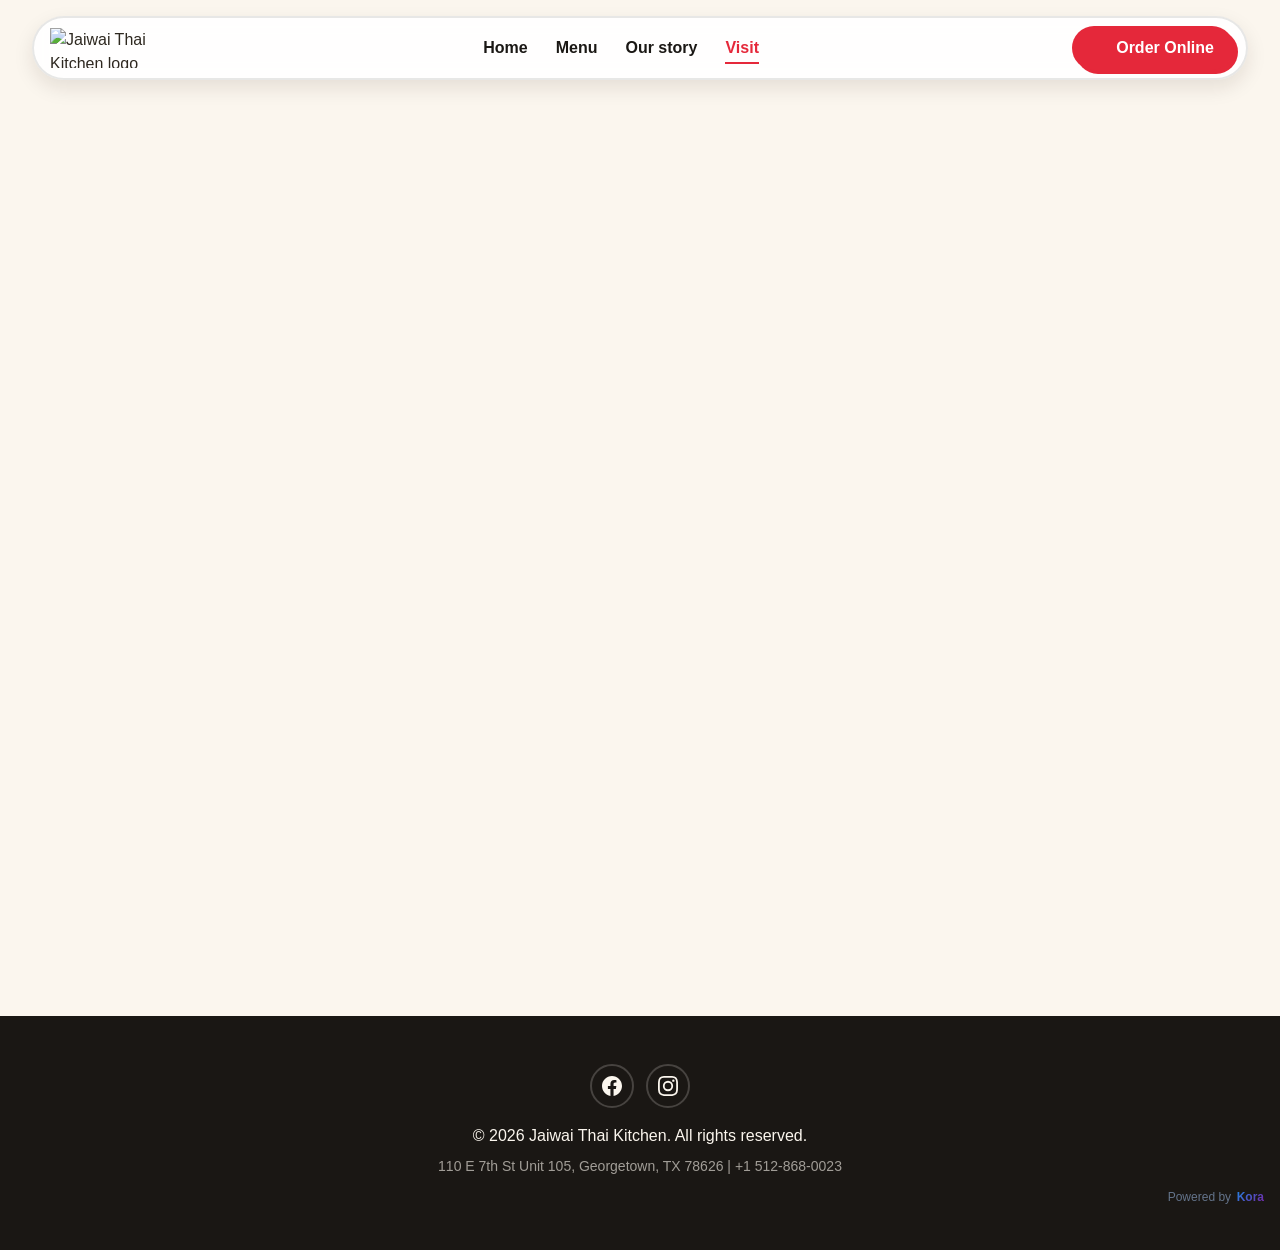
==== commit 87bf0678: "Refactor font handling across HTML and CSS files: Removed Google Fonts preconnect links and replaced" ====
--- a/contact.html
+++ b/contact.html
@@ -1,4 +1,5 @@
 <!DOCTYPE html>
+
 <html class="scroll-smooth" lang="en">
 <head>
 <meta charset="utf-8"/>
@@ -18,7 +19,11 @@
 <link href="https://jaiwai-thai-kitchen-live.askkoraai.com/contact" rel="canonical"/>
 <script type="application/ld+json">{
   "@context": "https://schema.org",
-  "@type": ["Restaurant", "LocalBusiness"],
+  "@type": [
+    "Restaurant",
+    "LocalBusiness"
+  ],
+  "@id": "https://jaiwai-thai-kitchen-live.askkoraai.com/#restaurant",
   "name": "Jaiwai Thai Kitchen",
   "description": "Curries, noodle dishes and other Thai standards in Georgetown, Texas.",
   "address": {
@@ -39,127 +44,108 @@
   "servesCuisine": "Thai",
   "url": "https://jaiwai-thai-kitchen-live.askkoraai.com/contact"
 }</script>
-<link href="https://fonts.googleapis.com" rel="preconnect"/>
-<link crossorigin="" href="https://fonts.gstatic.com" rel="preconnect"/>
-<link as="style" href="https://fonts.googleapis.com/css2?family=Baloo+2:wght@400;500;600;700;800&amp;family=Caveat:wght@500;600;700&amp;family=Nunito+Sans:opsz,wght@6..12,400;6..12,600;6..12,700;6..12,800&amp;display=swap" onload="this.onload=null;this.rel='stylesheet'" rel="preload"/>
-<noscript><link href="https://fonts.googleapis.com/css2?family=Baloo+2:wght@400;500;600;700;800&amp;family=Caveat:wght@500;600;700&amp;family=Nunito+Sans:opsz,wght@6..12,400;6..12,600;6..12,700;6..12,800&amp;display=swap" rel="stylesheet"/></noscript>
+<!-- kora:fonts --><!-- /kora:fonts -->
 <link href="assets/styles.css" rel="stylesheet"/>
-<link href="style.css" rel="stylesheet"/>
 </head>
 <body class="antialiased" data-page="contact">
+<header class="fixed top-0 inset-x-0 z-50 transition-all duration-300" id="nav">
+<div class="mx-auto max-w-7xl px-5 sm:px-8">
+<div class="mt-4 flex items-center justify-between rounded-pill bg-paper/90 backdrop-blur border-2 border-ink/10 pl-4 pr-3 py-2 transition-all duration-300 shadow-soft" id="navbar">
+<a class="flex items-center gap-2 shrink-0" href="index.html">
+<img alt="Jaiwai Thai Kitchen logo" class="h-10 w-auto" decoding="async" height="40" loading="eager" src="https://quseprdus1.blob.core.windows.net/kora-business-images/user-media/64a4fddf-4cb8-4812-a21e-0d7f62331249/de8c94d8-887e-4625-825f-ec262dbc28df/1781200640_tf1esy.png" width="120"/>
+</a>
+<nav aria-label="Main navigation" class="hidden md:flex items-center gap-7 font-display font-semibold text-ink">
+<a class="nav-link" href="index.html">Home</a>
+<a class="nav-link" href="menu.html">Menu</a>
+<a class="nav-link" href="index.html#story">Our story</a>
+<a class="nav-link is-active" href="contact.html">Visit</a>
+</nav>
+<div class="flex items-center gap-2">
+<a class="hidden sm:inline-flex items-center gap-2 rounded-pill bg-chili px-5 py-2.5 font-display font-bold text-white shadow-pop-red transition active:translate-y-0.5 hover:bg-chili-600" href="https://www.jaiwaithai.com/order" rel="noopener noreferrer" target="_blank">
+<i class="w-4 h-4" data-lucide="utensils-crossed"></i> Order Online
+        </a>
+<button aria-label="Open menu" class="md:hidden grid place-items-center w-11 h-11 rounded-pill border-2 border-ink/15 text-ink" id="burger" type="button">
+<i class="w-5 h-5" data-lucide="menu"></i>
+</button>
+</div>
+</div>
+</div>
+<div class="md:hidden fixed inset-0 z-40 pointer-events-none" id="drawer">
+<div class="absolute inset-0 bg-ink/40 opacity-0 transition-opacity duration-300" id="scrim"></div>
+<nav aria-label="Mobile navigation" class="absolute right-3 top-3 w-64 -translate-y-4 opacity-0 transition-all duration-300 rounded-3xl bg-paper border-2 border-ink shadow-pop-lg p-5 flex flex-col gap-1" id="sheet">
+<button aria-label="Close menu" class="self-end grid place-items-center w-9 h-9 rounded-pill hover:bg-sand" id="closeMenu" type="button"><i class="w-5 h-5" data-lucide="x"></i></button>
+<a class="drawer-link font-display font-bold text-xl text-ink px-2 py-2 rounded-xl hover:bg-sand" href="index.html">Home</a>
+<a class="drawer-link font-display font-bold text-xl text-ink px-2 py-2 rounded-xl hover:bg-sand" href="menu.html">Menu</a>
+<a class="drawer-link font-display font-bold text-xl text-ink px-2 py-2 rounded-xl hover:bg-sand" href="index.html#story">Our story</a>
+<a class="drawer-link font-display font-bold text-xl text-ink px-2 py-2 rounded-xl hover:bg-sand" href="contact.html">Visit</a>
+<a class="mt-2 text-center rounded-pill bg-chili px-5 py-3 font-display font-bold text-white" href="https://www.jaiwaithai.com/order" rel="noopener noreferrer" target="_blank">Order Online</a>
+</nav>
+</div>
+</header>
+<main class="pt-32 pb-20 sm:pt-40">
+<div class="mx-auto max-w-5xl px-5 sm:px-8">
+<div class="text-center mb-12 reveal">
+<p class="font-hand text-chili text-3xl -rotate-2">come say hi</p>
+<h1 class="font-display font-extrabold text-ink text-4xl sm:text-5xl leading-tight">Get In Touch</h1>
+<p class="mt-4 text-lg text-n-700 max-w-2xl mx-auto">We'd love to hear from you. Visit us for a meal, call ahead, or order online for pickup.</p>
+</div>
+<div class="grid lg:grid-cols-2 gap-10">
+<div class="reveal rounded-3xl bg-paper border-2 border-ink shadow-pop-lg p-6 sm:p-8 space-y-8">
+<div>
+<h2 class="font-display font-extrabold text-2xl text-ink mb-4">Contact Details</h2>
+<div class="flex items-start gap-4">
+<div class="grid place-items-center w-11 h-11 rounded-pill bg-chili/10 text-chili shrink-0"><i class="w-5 h-5" data-lucide="map-pin"></i></div>
+<div>
+<p class="font-display font-bold text-ink">Address</p>
+<p class="text-n-700">110 E 7th St Unit 105<br/>Georgetown, TX 78626</p>
+</div>
+</div>
+<div class="flex items-start gap-4 mt-4">
+<div class="grid place-items-center w-11 h-11 rounded-pill bg-chili/10 text-chili shrink-0"><i class="w-5 h-5" data-lucide="phone"></i></div>
+<div>
+<p class="font-display font-bold text-ink">Phone</p>
+<a class="text-n-700 hover:text-chili" href="tel:+15128680023">+1 512-868-0023</a>
+</div>
+</div>
+</div>
+<div>
+<h2 class="font-display font-extrabold text-2xl text-ink mb-4">Opening Hours</h2>
+<ul class="space-y-2 text-n-700">
+<li class="flex justify-between gap-4"><span>Monday – Friday</span> <span class="font-semibold text-right">11 AM – 3 PM<br/>4:30 – 9 PM</span></li>
+<li class="flex justify-between gap-4"><span>Saturday</span> <span class="font-semibold text-right">12 – 3 PM<br/>4:30 – 9 PM</span></li>
+<li class="flex justify-between gap-4"><span>Sunday</span> <span class="font-semibold">Closed</span></li>
+</ul>
+</div>
+<a class="inline-flex items-center justify-center gap-2 w-full rounded-pill bg-chili px-6 py-4 font-display font-bold text-lg text-white shadow-pop transition hover:bg-chili-600" href="https://www.jaiwaithai.com/order" rel="noopener noreferrer" target="_blank">
+          Order Online <i class="w-5 h-5" data-lucide="arrow-right"></i>
+</a>
+</div>
+<div class="reveal space-y-4">
+<div class="rounded-3xl overflow-hidden border-2 border-ink shadow-pop-lg">
+<iframe allowfullscreen="" class="w-full h-72 sm:h-[450px] border-0" height="450" loading="lazy" referrerpolicy="no-referrer-when-downgrade" src="https://www.google.com/maps/embed?pb=!1m18!1m12!1m3!1d4174.881671427821!2d-97.67639899999999!3d30.6373605!2m3!1f0!2f0!3f0!3m2!1i1024!2i768!4f13.1!3m3!1m2!1s0x8644d64283d733cb%3A0xf48fdf1809ff19ed!2sJaiwai%20Thai%20Kitchen!5e1!3m2!1sen!2sin!4v1781202748096!5m2!1sen!2sin" title="Map showing location of Jaiwai Thai Kitchen in Georgetown, TX" width="600"></iframe>
+</div>
+<a class="inline-flex items-center justify-center gap-2 w-full rounded-pill bg-noodle px-6 py-4 font-display font-bold text-lg text-ink shadow-pop transition hover:bg-noodle-500" href="https://maps.google.com/?daddr=30.6373435,-97.6767065" rel="noopener noreferrer" target="_blank">
+          Get Directions <i class="w-5 h-5" data-lucide="map-pin"></i>
+</a>
+</div>
+</div>
+</div>
+</main>
+<footer class="bg-ink text-cream pt-12 pb-8">
+<div class="mx-auto max-w-7xl px-5 sm:px-8 text-center">
+<div class="flex justify-center gap-3">
+<a aria-label="Facebook" class="footer-social-link" href="https://www.facebook.com/kkthaikitchen/" rel="noopener noreferrer" target="_blank"><svg aria-hidden="true" class="footer-social-icon" viewbox="0 0 24 24"><path d="M24 12.073c0-6.627-5.373-12-12-12s-12 5.373-12 12c0 5.99 4.388 10.954 10.125 11.854v-8.385H7.078v-3.47h3.047V9.43c0-3.007 1.792-4.669 4.533-4.669 1.312 0 2.686.235 2.686.235v2.953H15.83c-1.491 0-1.956.925-1.956 1.874v2.25h3.328l-.532 3.47h-2.796v8.385C19.612 23.027 24 18.062 24 12.073z"></path></svg></a>
+<a aria-label="Instagram" class="footer-social-link" href="https://www.instagram.com/jaiwaithai/" rel="noopener noreferrer" target="_blank"><svg aria-hidden="true" class="footer-social-icon" viewbox="0 0 24 24"><path d="M12 2.163c3.204 0 3.584.012 4.85.07 3.252.148 4.771 1.691 4.919 4.919.058 1.265.069 1.645.069 4.849 0 3.205-.012 3.584-.069 4.849-.149 3.225-1.664 4.771-4.919 4.919-1.266.058-1.644.07-4.85.07-3.204 0-3.584-.012-4.849-.07-3.26-.149-4.771-1.699-4.919-4.92-.058-1.265-.07-1.644-.07-4.849 0-3.204.013-3.583.07-4.849.149-3.227 1.664-4.771 4.919-4.919 1.266-.057 1.645-.069 4.849-.069zM12 0C8.741 0 8.333.014 7.053.072 2.695.272.273 2.69.073 7.052.014 8.333 0 8.741 0 12c0 3.259.014 3.668.072 4.948.2 4.358 2.618 6.78 6.98 6.98C8.333 23.986 8.741 24 12 24c3.259 0 3.668-.014 4.948-.072 4.354-.2 6.782-2.618 6.979-6.98.059-1.28.073-1.689.073-4.948 0-3.259-.014-3.667-.072-4.947-.196-4.354-2.617-6.78-6.979-6.98C15.668.014 15.259 0 12 0zm0 5.838a6.162 6.162 0 1 0 0 12.324 6.162 6.162 0 0 0 0-12.324zM12 16a4 4 0 1 1 0-8 4 4 0 0 1 0 8zm6.406-11.845a1.44 1.44 0 1 0 0 2.881 1.44 1.44 0 0 0 0-2.881z"></path></svg></a>
+</div>
+<p class="mt-4">© 2026 Jaiwai Thai Kitchen. All rights reserved.</p>
+<p class="text-sm text-cream/60 mt-2">110 E 7th St Unit 105, Georgetown, TX 78626 | <a class="hover:text-noodle" href="tel:+15128680023">+1 512-868-0023</a></p>
+</div>
 
-<header id="nav" class="fixed top-0 inset-x-0 z-50 transition-all duration-300">
-  <div class="mx-auto max-w-7xl px-5 sm:px-8">
-    <div id="navbar" class="mt-4 flex items-center justify-between rounded-pill bg-paper/90 backdrop-blur border-2 border-ink/10 pl-4 pr-3 py-2 transition-all duration-300 shadow-soft">
-      <a href="index.html" class="flex items-center gap-2 shrink-0">
-        <img src="https://quseprdus1.blob.core.windows.net/kora-business-images/user-media/64a4fddf-4cb8-4812-a21e-0d7f62331249/de8c94d8-887e-4625-825f-ec262dbc28df/1781200640_tf1esy.png" alt="Jaiwai Thai Kitchen logo" class="h-10 w-auto" width="120" height="40" loading="eager" decoding="async"/>
-      </a>
-      <nav class="hidden md:flex items-center gap-7 font-display font-semibold text-ink" aria-label="Main navigation">
-        <a href="index.html" class="nav-link">Home</a>
-        <a href="menu.html" class="nav-link">Menu</a>
-        <a href="index.html#story" class="nav-link">Our story</a>
-        <a href="contact.html" class="nav-link is-active">Visit</a>
-      </nav>
-      <div class="flex items-center gap-2">
-        <a href="https://www.jaiwaithai.com/order" class="hidden sm:inline-flex items-center gap-2 rounded-pill bg-chili px-5 py-2.5 font-display font-bold text-white shadow-pop-red transition active:translate-y-0.5 hover:bg-chili-600" rel="noopener noreferrer" target="_blank">
-          <i data-lucide="utensils-crossed" class="w-4 h-4"></i> Order Online
-        </a>
-        <button id="burger" aria-label="Open menu" class="md:hidden grid place-items-center w-11 h-11 rounded-pill border-2 border-ink/15 text-ink" type="button">
-          <i data-lucide="menu" class="w-5 h-5"></i>
-        </button>
-      </div>
-    </div>
-  </div>
-  <div id="drawer" class="md:hidden fixed inset-0 z-40 pointer-events-none">
-    <div id="scrim" class="absolute inset-0 bg-ink/40 opacity-0 transition-opacity duration-300"></div>
-    <nav id="sheet" class="absolute right-3 top-3 w-64 -translate-y-4 opacity-0 transition-all duration-300 rounded-3xl bg-paper border-2 border-ink shadow-pop-lg p-5 flex flex-col gap-1" aria-label="Mobile navigation">
-      <button id="closeMenu" aria-label="Close menu" class="self-end grid place-items-center w-9 h-9 rounded-pill hover:bg-sand" type="button"><i data-lucide="x" class="w-5 h-5"></i></button>
-      <a href="index.html" class="drawer-link font-display font-bold text-xl text-ink px-2 py-2 rounded-xl hover:bg-sand">Home</a>
-      <a href="menu.html" class="drawer-link font-display font-bold text-xl text-ink px-2 py-2 rounded-xl hover:bg-sand">Menu</a>
-      <a href="index.html#story" class="drawer-link font-display font-bold text-xl text-ink px-2 py-2 rounded-xl hover:bg-sand">Our story</a>
-      <a href="contact.html" class="drawer-link font-display font-bold text-xl text-ink px-2 py-2 rounded-xl hover:bg-sand">Visit</a>
-      <a href="https://www.jaiwaithai.com/order" class="mt-2 text-center rounded-pill bg-chili px-5 py-3 font-display font-bold text-white" rel="noopener noreferrer" target="_blank">Order Online</a>
-    </nav>
-  </div>
-</header>
-
-<main class="pt-32 pb-20 sm:pt-40">
-  <div class="mx-auto max-w-5xl px-5 sm:px-8">
-    <div class="text-center mb-12 reveal">
-      <p class="font-hand text-chili text-3xl -rotate-2">come say hi</p>
-      <h1 class="font-display font-extrabold text-ink text-4xl sm:text-5xl leading-tight">Get In Touch</h1>
-      <p class="mt-4 text-lg text-n-700 max-w-2xl mx-auto">We'd love to hear from you. Visit us for a meal, call ahead, or order online for pickup.</p>
-    </div>
-
-    <div class="grid lg:grid-cols-2 gap-10">
-      <div class="reveal rounded-3xl bg-paper border-2 border-ink shadow-pop-lg p-6 sm:p-8 space-y-8">
-        <div>
-          <h2 class="font-display font-extrabold text-2xl text-ink mb-4">Contact Details</h2>
-          <div class="flex items-start gap-4">
-            <div class="grid place-items-center w-11 h-11 rounded-pill bg-chili/10 text-chili shrink-0"><i data-lucide="map-pin" class="w-5 h-5"></i></div>
-            <div>
-              <p class="font-display font-bold text-ink">Address</p>
-              <p class="text-n-700">110 E 7th St Unit 105<br/>Georgetown, TX 78626</p>
-            </div>
-          </div>
-          <div class="flex items-start gap-4 mt-4">
-            <div class="grid place-items-center w-11 h-11 rounded-pill bg-chili/10 text-chili shrink-0"><i data-lucide="phone" class="w-5 h-5"></i></div>
-            <div>
-              <p class="font-display font-bold text-ink">Phone</p>
-              <a class="text-n-700 hover:text-chili" href="tel:+15128680023">+1 512-868-0023</a>
-            </div>
-          </div>
-        </div>
-        <div>
-          <h2 class="font-display font-extrabold text-2xl text-ink mb-4">Opening Hours</h2>
-          <ul class="space-y-2 text-n-700">
-            <li class="flex justify-between gap-4"><span>Monday – Friday</span> <span class="font-semibold text-right">11 AM – 3 PM<br/>4:30 – 9 PM</span></li>
-            <li class="flex justify-between gap-4"><span>Saturday</span> <span class="font-semibold text-right">12 – 3 PM<br/>4:30 – 9 PM</span></li>
-            <li class="flex justify-between gap-4"><span>Sunday</span> <span class="font-semibold">Closed</span></li>
-          </ul>
-        </div>
-        <a href="https://www.jaiwaithai.com/order" class="inline-flex items-center justify-center gap-2 w-full rounded-pill bg-chili px-6 py-4 font-display font-bold text-lg text-white shadow-pop transition hover:bg-chili-600" rel="noopener noreferrer" target="_blank">
-          Order Online <i data-lucide="arrow-right" class="w-5 h-5"></i>
-        </a>
-      </div>
-
-      <div class="reveal space-y-4">
-        <div class="rounded-3xl overflow-hidden border-2 border-ink shadow-pop-lg">
-          <iframe
-            allowfullscreen=""
-            class="w-full h-72 sm:h-[450px] border-0"
-            height="450"
-            loading="lazy"
-            referrerpolicy="no-referrer-when-downgrade"
-            src="https://www.google.com/maps/embed?pb=!1m18!1m12!1m3!1d4174.881671427821!2d-97.67639899999999!3d30.6373605!2m3!1f0!2f0!3f0!3m2!1i1024!2i768!4f13.1!3m3!1m2!1s0x8644d64283d733cb%3A0xf48fdf1809ff19ed!2sJaiwai%20Thai%20Kitchen!5e1!3m2!1sen!2sin!4v1781202748096!5m2!1sen!2sin"
-            title="Map showing location of Jaiwai Thai Kitchen in Georgetown, TX"
-            width="600"
-          ></iframe>
-        </div>
-        <a class="inline-flex items-center justify-center gap-2 w-full rounded-pill bg-noodle px-6 py-4 font-display font-bold text-lg text-ink shadow-pop transition hover:bg-noodle-500" href="https://maps.google.com/?daddr=30.6373435,-97.6767065" rel="noopener noreferrer" target="_blank">
-          Get Directions <i data-lucide="map-pin" class="w-5 h-5"></i>
-        </a>
-      </div>
-    </div>
-  </div>
-</main>
-
-<footer class="bg-ink text-cream pt-12 pb-8">
-  <div class="mx-auto max-w-7xl px-5 sm:px-8 text-center">
-    <div class="flex justify-center gap-3">
-      <a href="https://www.facebook.com/kkthaikitchen/" aria-label="Facebook" class="footer-social-link" rel="noopener noreferrer" target="_blank"><svg class="footer-social-icon" viewBox="0 0 24 24" aria-hidden="true"><path d="M24 12.073c0-6.627-5.373-12-12-12s-12 5.373-12 12c0 5.99 4.388 10.954 10.125 11.854v-8.385H7.078v-3.47h3.047V9.43c0-3.007 1.792-4.669 4.533-4.669 1.312 0 2.686.235 2.686.235v2.953H15.83c-1.491 0-1.956.925-1.956 1.874v2.25h3.328l-.532 3.47h-2.796v8.385C19.612 23.027 24 18.062 24 12.073z"/></svg></a>
-      <a href="https://www.instagram.com/jaiwaithai/" aria-label="Instagram" class="footer-social-link" rel="noopener noreferrer" target="_blank"><svg class="footer-social-icon" viewBox="0 0 24 24" aria-hidden="true"><path d="M12 2.163c3.204 0 3.584.012 4.85.07 3.252.148 4.771 1.691 4.919 4.919.058 1.265.069 1.645.069 4.849 0 3.205-.012 3.584-.069 4.849-.149 3.225-1.664 4.771-4.919 4.919-1.266.058-1.644.07-4.85.07-3.204 0-3.584-.012-4.849-.07-3.26-.149-4.771-1.699-4.919-4.92-.058-1.265-.07-1.644-.07-4.849 0-3.204.013-3.583.07-4.849.149-3.227 1.664-4.771 4.919-4.919 1.266-.057 1.645-.069 4.849-.069zM12 0C8.741 0 8.333.014 7.053.072 2.695.272.273 2.69.073 7.052.014 8.333 0 8.741 0 12c0 3.259.014 3.668.072 4.948.2 4.358 2.618 6.78 6.98 6.98C8.333 23.986 8.741 24 12 24c3.259 0 3.668-.014 4.948-.072 4.354-.2 6.782-2.618 6.979-6.98.059-1.28.073-1.689.073-4.948 0-3.259-.014-3.667-.072-4.947-.196-4.354-2.617-6.78-6.979-6.98C15.668.014 15.259 0 12 0zm0 5.838a6.162 6.162 0 1 0 0 12.324 6.162 6.162 0 0 0 0-12.324zM12 16a4 4 0 1 1 0-8 4 4 0 0 1 0 8zm6.406-11.845a1.44 1.44 0 1 0 0 2.881 1.44 1.44 0 0 0 0-2.881z"/></svg></a>
-    </div>
-    <p class="mt-4">© 2026 Jaiwai Thai Kitchen. All rights reserved.</p>
-    <p class="text-sm text-cream/60 mt-2">110 E 7th St Unit 105, Georgetown, TX 78626 | <a class="hover:text-noodle" href="tel:+15128680023">+1 512-868-0023</a></p>
-  </div>
 <!-- KORA_BRANDING_FOOTER_START -->
 <div class="kora-powered-by" style="display:flex;justify-content:flex-end;align-items:center;gap:0.35rem;padding:0.75rem 1rem;font-size:0.75rem;"><span style="color:#64748b">Powered by</span><a href="https://askkora.ai" target="_blank" rel="noopener noreferrer" style="text-decoration:none;font-weight:600;background:linear-gradient(135deg,#1E88E5,#7B1FA2);-webkit-background-clip:text;background-clip:text;-webkit-text-fill-color:transparent">Kora</a></div>
 <!-- KORA_BRANDING_FOOTER_END -->
 </footer>
-
-<script defer src="https://unpkg.com/lucide@latest/dist/umd/lucide.min.js"></script>
-<script defer src="js/menu-data.js"></script>
-<script defer src="js/main.js"></script>
+<script defer="" src="https://unpkg.com/lucide@latest/dist/umd/lucide.min.js"></script>
+<script defer="" src="js/main.js"></script>
 </body>
 </html>
--- a/assets/styles.css
+++ b/assets/styles.css
@@ -1,1585 +1,2 @@
-/*! tailwindcss v4.3.0 | MIT License | https://tailwindcss.com */
-@layer properties;
-@layer theme, base, components, utilities;
-@layer theme {
-  :root, :host {
-    --font-sans: ui-sans-serif, system-ui, sans-serif, "Apple Color Emoji",
-      "Segoe UI Emoji", "Segoe UI Symbol", "Noto Color Emoji";
-    --font-mono: ui-monospace, SFMono-Regular, Menlo, Monaco, Consolas, "Liberation Mono",
-      "Courier New", monospace;
-    --color-red-700: oklch(50.5% 0.213 27.518);
-    --color-yellow-400: oklch(85.2% 0.199 91.936);
-    --color-gray-50: oklch(98.5% 0.002 247.839);
-    --color-gray-100: oklch(96.7% 0.003 264.542);
-    --color-gray-400: oklch(70.7% 0.022 261.325);
-    --color-gray-600: oklch(44.6% 0.03 256.802);
-    --color-gray-700: oklch(37.3% 0.034 259.733);
-    --color-gray-800: oklch(27.8% 0.033 256.848);
-    --color-gray-900: oklch(21% 0.034 264.665);
-    --color-black: #000;
-    --color-white: #fff;
-    --spacing: 0.25rem;
-    --container-sm: 24rem;
-    --container-md: 28rem;
-    --container-2xl: 42rem;
-    --container-3xl: 48rem;
-    --container-4xl: 56rem;
-    --container-5xl: 64rem;
-    --container-7xl: 80rem;
-    --text-xs: 0.75rem;
-    --text-xs--line-height: calc(1 / 0.75);
-    --text-sm: 0.875rem;
-    --text-sm--line-height: calc(1.25 / 0.875);
-    --text-base: 1rem;
-    --text-base--line-height: calc(1.5 / 1);
-    --text-lg: 1.125rem;
-    --text-lg--line-height: calc(1.75 / 1.125);
-    --text-xl: 1.25rem;
-    --text-xl--line-height: calc(1.75 / 1.25);
-    --text-2xl: 1.5rem;
-    --text-2xl--line-height: calc(2 / 1.5);
-    --text-3xl: 1.875rem;
-    --text-3xl--line-height: calc(2.25 / 1.875);
-    --text-4xl: 2.25rem;
-    --text-4xl--line-height: calc(2.5 / 2.25);
-    --text-5xl: 3rem;
-    --text-5xl--line-height: 1;
-    --text-6xl: 3.75rem;
-    --text-6xl--line-height: 1;
-    --text-7xl: 4.5rem;
-    --text-7xl--line-height: 1;
-    --font-weight-medium: 500;
-    --font-weight-semibold: 600;
-    --font-weight-bold: 700;
-    --font-weight-extrabold: 800;
-    --tracking-tight: -0.025em;
-    --tracking-wide: 0.025em;
-    --leading-tight: 1.25;
-    --leading-snug: 1.375;
-    --leading-relaxed: 1.625;
-    --radius-md: 0.375rem;
-    --radius-lg: 0.5rem;
-    --radius-xl: 0.75rem;
-    --radius-2xl: 1rem;
-    --radius-3xl: 1.5rem;
-    --drop-shadow-lg: 0 4px 4px rgb(0 0 0 / 0.15);
-    --blur-lg: 16px;
-    --blur-2xl: 40px;
-    --blur-3xl: 64px;
-    --default-transition-duration: 150ms;
-    --default-transition-timing-function: cubic-bezier(0.4, 0, 0.2, 1);
-    --default-font-family: var(--font-sans);
-    --default-mono-font-family: var(--font-mono);
-    --color-chili: #e5283a;
-    --color-chili-50: #fdecee;
-    --color-chili-600: #c81e2f;
-    --color-chili-700: #9e1626;
-    --color-noodle: #f4c430;
-    --color-noodle-400: #f4c430;
-    --color-noodle-500: #e0ac10;
-    --color-herb: #5e9e3f;
-    --color-herb-100: #e6f0d9;
-    --color-herb-700: #3c6a28;
-    --color-curry-100: #fcebd7;
-    --color-curry-700: #a85b14;
-    --color-ink: #1a1714;
-    --color-cream: #fbf6ee;
-    --color-sand: #f3eadb;
-    --color-paper: #ffffff;
-    --color-n-400: #b0a38c;
-    --color-n-500: #897b64;
-    --color-n-600: #675b49;
-    --color-n-700: #4a4034;
-    --font-display: "Baloo 2", sans-serif;
-    --font-hand: "Caveat", cursive;
-    --radius-pill: 999px;
-    --radius-blob: 60% 40% 55% 45% / 55% 45% 55% 45%;
-  }
-}
-@layer base {
-  *, ::after, ::before, ::backdrop, ::file-selector-button {
-    box-sizing: border-box;
-    margin: 0;
-    padding: 0;
-    border: 0 solid;
-  }
-  html, :host {
-    line-height: 1.5;
-    -webkit-text-size-adjust: 100%;
-    tab-size: 4;
-    font-family: var(--default-font-family, ui-sans-serif, system-ui, sans-serif, "Apple Color Emoji", "Segoe UI Emoji", "Segoe UI Symbol", "Noto Color Emoji");
-    font-feature-settings: var(--default-font-feature-settings, normal);
-    font-variation-settings: var(--default-font-variation-settings, normal);
-    -webkit-tap-highlight-color: transparent;
-  }
-  hr {
-    height: 0;
-    color: inherit;
-    border-top-width: 1px;
-  }
-  abbr:where([title]) {
-    -webkit-text-decoration: underline dotted;
-    text-decoration: underline dotted;
-  }
-  h1, h2, h3, h4, h5, h6 {
-    font-size: inherit;
-    font-weight: inherit;
-  }
-  a {
-    color: inherit;
-    -webkit-text-decoration: inherit;
-    text-decoration: inherit;
-  }
-  b, strong {
-    font-weight: bolder;
-  }
-  code, kbd, samp, pre {
-    font-family: var(--default-mono-font-family, ui-monospace, SFMono-Regular, Menlo, Monaco, Consolas, "Liberation Mono", "Courier New", monospace);
-    font-feature-settings: var(--default-mono-font-feature-settings, normal);
-    font-variation-settings: var(--default-mono-font-variation-settings, normal);
-    font-size: 1em;
-  }
-  small {
-    font-size: 80%;
-  }
-  sub, sup {
-    font-size: 75%;
-    line-height: 0;
-    position: relative;
-    vertical-align: baseline;
-  }
-  sub {
-    bottom: -0.25em;
-  }
-  sup {
-    top: -0.5em;
-  }
-  table {
-    text-indent: 0;
-    border-color: inherit;
-    border-collapse: collapse;
-  }
-  :-moz-focusring {
-    outline: auto;
-  }
-  progress {
-    vertical-align: baseline;
-  }
-  summary {
-    display: list-item;
-  }
-  ol, ul, menu {
-    list-style: none;
-  }
-  img, svg, video, canvas, audio, iframe, embed, object {
-    display: block;
-    vertical-align: middle;
-  }
-  img, video {
-    max-width: 100%;
-    height: auto;
-  }
-  button, input, select, optgroup, textarea, ::file-selector-button {
-    font: inherit;
-    font-feature-settings: inherit;
-    font-variation-settings: inherit;
-    letter-spacing: inherit;
-    color: inherit;
-    border-radius: 0;
-    background-color: transparent;
-    opacity: 1;
-  }
-  :where(select:is([multiple], [size])) optgroup {
-    font-weight: bolder;
-  }
-  :where(select:is([multiple], [size])) optgroup option {
-    padding-inline-start: 20px;
-  }
-  ::file-selector-button {
-    margin-inline-end: 4px;
-  }
-  ::placeholder {
-    opacity: 1;
-  }
-  @supports (not (-webkit-appearance: -apple-pay-button))  or (contain-intrinsic-size: 1px) {
-    ::placeholder {
-      color: currentcolor;
-      @supports (color: color-mix(in lab, red, red)) {
-        color: color-mix(in oklab, currentcolor 50%, transparent);
-      }
-    }
-  }
-  textarea {
-    resize: vertical;
-  }
-  ::-webkit-search-decoration {
-    -webkit-appearance: none;
-  }
-  ::-webkit-date-and-time-value {
-    min-height: 1lh;
-    text-align: inherit;
-  }
-  ::-webkit-datetime-edit {
-    display: inline-flex;
-  }
-  ::-webkit-datetime-edit-fields-wrapper {
-    padding: 0;
-  }
-  ::-webkit-datetime-edit, ::-webkit-datetime-edit-year-field, ::-webkit-datetime-edit-month-field, ::-webkit-datetime-edit-day-field, ::-webkit-datetime-edit-hour-field, ::-webkit-datetime-edit-minute-field, ::-webkit-datetime-edit-second-field, ::-webkit-datetime-edit-millisecond-field, ::-webkit-datetime-edit-meridiem-field {
-    padding-block: 0;
-  }
-  ::-webkit-calendar-picker-indicator {
-    line-height: 1;
-  }
-  :-moz-ui-invalid {
-    box-shadow: none;
-  }
-  button, input:where([type="button"], [type="reset"], [type="submit"]), ::file-selector-button {
-    appearance: button;
-  }
-  ::-webkit-inner-spin-button, ::-webkit-outer-spin-button {
-    height: auto;
-  }
-  [hidden]:where(:not([hidden="until-found"])) {
-    display: none !important;
-  }
-}
-@layer utilities {
-  .pointer-events-auto {
-    pointer-events: auto;
-  }
-  .pointer-events-none {
-    pointer-events: none;
-  }
-  .absolute {
-    position: absolute;
-  }
-  .fixed {
-    position: fixed;
-  }
-  .relative {
-    position: relative;
-  }
-  .sticky {
-    position: sticky;
-  }
-  .inset-0 {
-    inset: calc(var(--spacing) * 0);
-  }
-  .inset-x-0 {
-    inset-inline: calc(var(--spacing) * 0);
-  }
-  .-top-16 {
-    top: calc(var(--spacing) * -16);
-  }
-  .-top-24 {
-    top: calc(var(--spacing) * -24);
-  }
-  .top-0 {
-    top: calc(var(--spacing) * 0);
-  }
-  .top-3 {
-    top: calc(var(--spacing) * 3);
-  }
-  .top-40 {
-    top: calc(var(--spacing) * 40);
-  }
-  .-right-16 {
-    right: calc(var(--spacing) * -16);
-  }
-  .-right-24 {
-    right: calc(var(--spacing) * -24);
-  }
-  .right-3 {
-    right: calc(var(--spacing) * 3);
-  }
-  .-bottom-5 {
-    bottom: calc(var(--spacing) * -5);
-  }
-  .bottom-6 {
-    bottom: calc(var(--spacing) * 6);
-  }
-  .-left-5 {
-    left: calc(var(--spacing) * -5);
-  }
-  .-left-32 {
-    left: calc(var(--spacing) * -32);
-  }
-  .left-1\/2 {
-    left: calc(1 / 2 * 100%);
-  }
-  .z-40 {
-    z-index: 40;
-  }
-  .z-50 {
-    z-index: 50;
-  }
-  .z-\[60\] {
-    z-index: 60;
-  }
-  .order-1 {
-    order: 1;
-  }
-  .order-2 {
-    order: 2;
-  }
-  .col-span-2 {
-    grid-column: span 2 / span 2;
-  }
-  .container {
-    width: 100%;
-    @media (width >= 40rem) {
-      max-width: 40rem;
-    }
-    @media (width >= 48rem) {
-      max-width: 48rem;
-    }
-    @media (width >= 64rem) {
-      max-width: 64rem;
-    }
-    @media (width >= 80rem) {
-      max-width: 80rem;
-    }
-    @media (width >= 96rem) {
-      max-width: 96rem;
-    }
-  }
-  .mx-auto {
-    margin-inline: auto;
-  }
-  .-mt-0\.5 {
-    margin-top: calc(var(--spacing) * -0.5);
-  }
-  .mt-1 {
-    margin-top: calc(var(--spacing) * 1);
-  }
-  .mt-1\.5 {
-    margin-top: calc(var(--spacing) * 1.5);
-  }
-  .mt-2 {
-    margin-top: calc(var(--spacing) * 2);
-  }
-  .mt-3 {
-    margin-top: calc(var(--spacing) * 3);
-  }
-  .mt-4 {
-    margin-top: calc(var(--spacing) * 4);
-  }
-  .mt-5 {
-    margin-top: calc(var(--spacing) * 5);
-  }
-  .mt-6 {
-    margin-top: calc(var(--spacing) * 6);
-  }
-  .mt-7 {
-    margin-top: calc(var(--spacing) * 7);
-  }
-  .mt-8 {
-    margin-top: calc(var(--spacing) * 8);
-  }
-  .mt-10 {
-    margin-top: calc(var(--spacing) * 10);
-  }
-  .mt-12 {
-    margin-top: calc(var(--spacing) * 12);
-  }
-  .mb-1 {
-    margin-bottom: calc(var(--spacing) * 1);
-  }
-  .mb-1\.5 {
-    margin-bottom: calc(var(--spacing) * 1.5);
-  }
-  .mb-2 {
-    margin-bottom: calc(var(--spacing) * 2);
-  }
-  .mb-3 {
-    margin-bottom: calc(var(--spacing) * 3);
-  }
-  .mb-4 {
-    margin-bottom: calc(var(--spacing) * 4);
-  }
-  .mb-5 {
-    margin-bottom: calc(var(--spacing) * 5);
-  }
-  .mb-6 {
-    margin-bottom: calc(var(--spacing) * 6);
-  }
-  .mb-12 {
-    margin-bottom: calc(var(--spacing) * 12);
-  }
-  .mb-14 {
-    margin-bottom: calc(var(--spacing) * 14);
-  }
-  .block {
-    display: block;
-  }
-  .flex {
-    display: flex;
-  }
-  .grid {
-    display: grid;
-  }
-  .hidden {
-    display: none;
-  }
-  .inline-block {
-    display: inline-block;
-  }
-  .inline-flex {
-    display: inline-flex;
-  }
-  .table {
-    display: table;
-  }
-  .aspect-\[4\/5\] {
-    aspect-ratio: 4/5;
-  }
-  .aspect-\[5\/4\] {
-    aspect-ratio: 5/4;
-  }
-  .aspect-square {
-    aspect-ratio: 1 / 1;
-  }
-  .h-4 {
-    height: calc(var(--spacing) * 4);
-  }
-  .h-5 {
-    height: calc(var(--spacing) * 5);
-  }
-  .h-9 {
-    height: calc(var(--spacing) * 9);
-  }
-  .h-10 {
-    height: calc(var(--spacing) * 10);
-  }
-  .h-11 {
-    height: calc(var(--spacing) * 11);
-  }
-  .h-16 {
-    height: calc(var(--spacing) * 16);
-  }
-  .h-20 {
-    height: calc(var(--spacing) * 20);
-  }
-  .h-44 {
-    height: calc(var(--spacing) * 44);
-  }
-  .h-72 {
-    height: calc(var(--spacing) * 72);
-  }
-  .h-80 {
-    height: calc(var(--spacing) * 80);
-  }
-  .h-96 {
-    height: calc(var(--spacing) * 96);
-  }
-  .h-full {
-    height: 100%;
-  }
-  .w-4 {
-    width: calc(var(--spacing) * 4);
-  }
-  .w-5 {
-    width: calc(var(--spacing) * 5);
-  }
-  .w-9 {
-    width: calc(var(--spacing) * 9);
-  }
-  .w-10 {
-    width: calc(var(--spacing) * 10);
-  }
-  .w-11 {
-    width: calc(var(--spacing) * 11);
-  }
-  .w-20 {
-    width: calc(var(--spacing) * 20);
-  }
-  .w-64 {
-    width: calc(var(--spacing) * 64);
-  }
-  .w-72 {
-    width: calc(var(--spacing) * 72);
-  }
-  .w-80 {
-    width: calc(var(--spacing) * 80);
-  }
-  .w-96 {
-    width: calc(var(--spacing) * 96);
-  }
-  .w-auto {
-    width: auto;
-  }
-  .w-full {
-    width: 100%;
-  }
-  .max-w-2xl {
-    max-width: var(--container-2xl);
-  }
-  .max-w-3xl {
-    max-width: var(--container-3xl);
-  }
-  .max-w-4xl {
-    max-width: var(--container-4xl);
-  }
-  .max-w-5xl {
-    max-width: var(--container-5xl);
-  }
-  .max-w-7xl {
-    max-width: var(--container-7xl);
-  }
-  .max-w-md {
-    max-width: var(--container-md);
-  }
-  .max-w-sm {
-    max-width: var(--container-sm);
-  }
-  .min-w-0 {
-    min-width: calc(var(--spacing) * 0);
-  }
-  .flex-1 {
-    flex: 1;
-  }
-  .shrink-0 {
-    flex-shrink: 0;
-  }
-  .-translate-x-1\/2 {
-    --tw-translate-x: calc(calc(1 / 2 * 100%) * -1);
-    translate: var(--tw-translate-x) var(--tw-translate-y);
-  }
-  .-translate-y-4 {
-    --tw-translate-y: calc(var(--spacing) * -4);
-    translate: var(--tw-translate-x) var(--tw-translate-y);
-  }
-  .translate-y-24 {
-    --tw-translate-y: calc(var(--spacing) * 24);
-    translate: var(--tw-translate-x) var(--tw-translate-y);
-  }
-  .-rotate-2 {
-    rotate: calc(2deg * -1);
-  }
-  .rotate-\[-4deg\] {
-    rotate: -4deg;
-  }
-  .grid-cols-2 {
-    grid-template-columns: repeat(2, minmax(0, 1fr));
-  }
-  .grid-cols-3 {
-    grid-template-columns: repeat(3, minmax(0, 1fr));
-  }
-  .flex-col {
-    flex-direction: column;
-  }
-  .flex-wrap {
-    flex-wrap: wrap;
-  }
-  .place-items-center {
-    place-items: center;
-  }
-  .items-baseline {
-    align-items: baseline;
-  }
-  .items-center {
-    align-items: center;
-  }
-  .items-start {
-    align-items: flex-start;
-  }
-  .justify-between {
-    justify-content: space-between;
-  }
-  .justify-center {
-    justify-content: center;
-  }
-  .justify-end {
-    justify-content: flex-end;
-  }
-  .gap-0\.5 {
-    gap: calc(var(--spacing) * 0.5);
-  }
-  .gap-1 {
-    gap: calc(var(--spacing) * 1);
-  }
-  .gap-1\.5 {
-    gap: calc(var(--spacing) * 1.5);
-  }
-  .gap-2 {
-    gap: calc(var(--spacing) * 2);
-  }
-  .gap-2\.5 {
-    gap: calc(var(--spacing) * 2.5);
-  }
-  .gap-3 {
-    gap: calc(var(--spacing) * 3);
-  }
-  .gap-4 {
-    gap: calc(var(--spacing) * 4);
-  }
-  .gap-5 {
-    gap: calc(var(--spacing) * 5);
-  }
-  .gap-6 {
-    gap: calc(var(--spacing) * 6);
-  }
-  .gap-7 {
-    gap: calc(var(--spacing) * 7);
-  }
-  .gap-10 {
-    gap: calc(var(--spacing) * 10);
-  }
-  .gap-12 {
-    gap: calc(var(--spacing) * 12);
-  }
-  .gap-14 {
-    gap: calc(var(--spacing) * 14);
-  }
-  .space-y-2 {
-    :where(& > :not(:last-child)) {
-      --tw-space-y-reverse: 0;
-      margin-block-start: calc(calc(var(--spacing) * 2) * var(--tw-space-y-reverse));
-      margin-block-end: calc(calc(var(--spacing) * 2) * calc(1 - var(--tw-space-y-reverse)));
-    }
-  }
-  .space-y-4 {
-    :where(& > :not(:last-child)) {
-      --tw-space-y-reverse: 0;
-      margin-block-start: calc(calc(var(--spacing) * 4) * var(--tw-space-y-reverse));
-      margin-block-end: calc(calc(var(--spacing) * 4) * calc(1 - var(--tw-space-y-reverse)));
-    }
-  }
-  .space-y-5 {
-    :where(& > :not(:last-child)) {
-      --tw-space-y-reverse: 0;
-      margin-block-start: calc(calc(var(--spacing) * 5) * var(--tw-space-y-reverse));
-      margin-block-end: calc(calc(var(--spacing) * 5) * calc(1 - var(--tw-space-y-reverse)));
-    }
-  }
-  .space-y-6 {
-    :where(& > :not(:last-child)) {
-      --tw-space-y-reverse: 0;
-      margin-block-start: calc(calc(var(--spacing) * 6) * var(--tw-space-y-reverse));
-      margin-block-end: calc(calc(var(--spacing) * 6) * calc(1 - var(--tw-space-y-reverse)));
-    }
-  }
-  .space-y-8 {
-    :where(& > :not(:last-child)) {
-      --tw-space-y-reverse: 0;
-      margin-block-start: calc(calc(var(--spacing) * 8) * var(--tw-space-y-reverse));
-      margin-block-end: calc(calc(var(--spacing) * 8) * calc(1 - var(--tw-space-y-reverse)));
-    }
-  }
-  .self-end {
-    align-self: flex-end;
-  }
-  .overflow-hidden {
-    overflow: hidden;
-  }
-  .scroll-smooth {
-    scroll-behavior: smooth;
-  }
-  .rounded-2xl {
-    border-radius: var(--radius-2xl);
-  }
-  .rounded-3xl {
-    border-radius: var(--radius-3xl);
-  }
-  .rounded-\[2\.5rem\] {
-    border-radius: 2.5rem;
-  }
-  .rounded-\[2rem\] {
-    border-radius: 2rem;
-  }
-  .rounded-blob {
-    border-radius: var(--radius-blob);
-  }
-  .rounded-full {
-    border-radius: calc(infinity * 1px);
-  }
-  .rounded-pill {
-    border-radius: var(--radius-pill);
-  }
-  .rounded-xl {
-    border-radius: var(--radius-xl);
-  }
-  .border-2 {
-    border-style: var(--tw-border-style);
-    border-width: 2px;
-  }
-  .border-y-2 {
-    border-block-style: var(--tw-border-style);
-    border-block-width: 2px;
-  }
-  .border-t {
-    border-top-style: var(--tw-border-style);
-    border-top-width: 1px;
-  }
-  .border-t-2 {
-    border-top-style: var(--tw-border-style);
-    border-top-width: 2px;
-  }
-  .border-b-2 {
-    border-bottom-style: var(--tw-border-style);
-    border-bottom-width: 2px;
-  }
-  .border-cream\/15 {
-    border-color: color-mix(in srgb, #fbf6ee 15%, transparent);
-    @supports (color: color-mix(in lab, red, red)) {
-      border-color: color-mix(in oklab, var(--color-cream) 15%, transparent);
-    }
-  }
-  .border-cream\/20 {
-    border-color: color-mix(in srgb, #fbf6ee 20%, transparent);
-    @supports (color: color-mix(in lab, red, red)) {
-      border-color: color-mix(in oklab, var(--color-cream) 20%, transparent);
-    }
-  }
-  .border-cream\/40 {
-    border-color: color-mix(in srgb, #fbf6ee 40%, transparent);
-    @supports (color: color-mix(in lab, red, red)) {
-      border-color: color-mix(in oklab, var(--color-cream) 40%, transparent);
-    }
-  }
-  .border-ink {
-    border-color: var(--color-ink);
-  }
-  .border-ink\/5 {
-    border-color: color-mix(in srgb, #1a1714 5%, transparent);
-    @supports (color: color-mix(in lab, red, red)) {
-      border-color: color-mix(in oklab, var(--color-ink) 5%, transparent);
-    }
-  }
-  .border-ink\/10 {
-    border-color: color-mix(in srgb, #1a1714 10%, transparent);
-    @supports (color: color-mix(in lab, red, red)) {
-      border-color: color-mix(in oklab, var(--color-ink) 10%, transparent);
-    }
-  }
-  .border-ink\/15 {
-    border-color: color-mix(in srgb, #1a1714 15%, transparent);
-    @supports (color: color-mix(in lab, red, red)) {
-      border-color: color-mix(in oklab, var(--color-ink) 15%, transparent);
-    }
-  }
-  .border-noodle {
-    border-color: var(--color-noodle);
-  }
-  .bg-chili {
-    background-color: var(--color-chili);
-  }
-  .bg-chili-50 {
-    background-color: var(--color-chili-50);
-  }
-  .bg-chili\/10 {
-    background-color: color-mix(in srgb, #e5283a 10%, transparent);
-    @supports (color: color-mix(in lab, red, red)) {
-      background-color: color-mix(in oklab, var(--color-chili) 10%, transparent);
-    }
-  }
-  .bg-chili\/30 {
-    background-color: color-mix(in srgb, #e5283a 30%, transparent);
-    @supports (color: color-mix(in lab, red, red)) {
-      background-color: color-mix(in oklab, var(--color-chili) 30%, transparent);
-    }
-  }
-  .bg-curry-100 {
-    background-color: var(--color-curry-100);
-  }
-  .bg-herb {
-    background-color: var(--color-herb);
-  }
-  .bg-herb-100 {
-    background-color: var(--color-herb-100);
-  }
-  .bg-ink {
-    background-color: var(--color-ink);
-  }
-  .bg-ink\/40 {
-    background-color: color-mix(in srgb, #1a1714 40%, transparent);
-    @supports (color: color-mix(in lab, red, red)) {
-      background-color: color-mix(in oklab, var(--color-ink) 40%, transparent);
-    }
-  }
-  .bg-noodle {
-    background-color: var(--color-noodle);
-  }
-  .bg-noodle\/30 {
-    background-color: color-mix(in srgb, #f4c430 30%, transparent);
-    @supports (color: color-mix(in lab, red, red)) {
-      background-color: color-mix(in oklab, var(--color-noodle) 30%, transparent);
-    }
-  }
-  .bg-paper {
-    background-color: var(--color-paper);
-  }
-  .bg-paper\/90 {
-    background-color: color-mix(in srgb, #ffffff 90%, transparent);
-    @supports (color: color-mix(in lab, red, red)) {
-      background-color: color-mix(in oklab, var(--color-paper) 90%, transparent);
-    }
-  }
-  .bg-sand\/60 {
-    background-color: color-mix(in srgb, #f3eadb 60%, transparent);
-    @supports (color: color-mix(in lab, red, red)) {
-      background-color: color-mix(in oklab, var(--color-sand) 60%, transparent);
-    }
-  }
-  .fill-noodle-400 {
-    fill: var(--color-noodle-400);
-  }
-  .object-cover {
-    object-fit: cover;
-  }
-  .p-5 {
-    padding: calc(var(--spacing) * 5);
-  }
-  .p-6 {
-    padding: calc(var(--spacing) * 6);
-  }
-  .p-8 {
-    padding: calc(var(--spacing) * 8);
-  }
-  .px-2 {
-    padding-inline: calc(var(--spacing) * 2);
-  }
-  .px-2\.5 {
-    padding-inline: calc(var(--spacing) * 2.5);
-  }
-  .px-4 {
-    padding-inline: calc(var(--spacing) * 4);
-  }
-  .px-5 {
-    padding-inline: calc(var(--spacing) * 5);
-  }
-  .px-6 {
-    padding-inline: calc(var(--spacing) * 6);
-  }
-  .px-7 {
-    padding-inline: calc(var(--spacing) * 7);
-  }
-  .py-1 {
-    padding-block: calc(var(--spacing) * 1);
-  }
-  .py-1\.5 {
-    padding-block: calc(var(--spacing) * 1.5);
-  }
-  .py-2 {
-    padding-block: calc(var(--spacing) * 2);
-  }
-  .py-2\.5 {
-    padding-block: calc(var(--spacing) * 2.5);
-  }
-  .py-3 {
-    padding-block: calc(var(--spacing) * 3);
-  }
-  .py-3\.5 {
-    padding-block: calc(var(--spacing) * 3.5);
-  }
-  .py-4 {
-    padding-block: calc(var(--spacing) * 4);
-  }
-  .py-20 {
-    padding-block: calc(var(--spacing) * 20);
-  }
-  .pt-6 {
-    padding-top: calc(var(--spacing) * 6);
-  }
-  .pt-12 {
-    padding-top: calc(var(--spacing) * 12);
-  }
-  .pt-16 {
-    padding-top: calc(var(--spacing) * 16);
-  }
-  .pt-32 {
-    padding-top: calc(var(--spacing) * 32);
-  }
-  .pr-3 {
-    padding-right: calc(var(--spacing) * 3);
-  }
-  .pb-2 {
-    padding-bottom: calc(var(--spacing) * 2);
-  }
-  .pb-8 {
-    padding-bottom: calc(var(--spacing) * 8);
-  }
-  .pb-16 {
-    padding-bottom: calc(var(--spacing) * 16);
-  }
-  .pb-20 {
-    padding-bottom: calc(var(--spacing) * 20);
-  }
-  .pl-4 {
-    padding-left: calc(var(--spacing) * 4);
-  }
-  .text-center {
-    text-align: center;
-  }
-  .text-right {
-    text-align: right;
-  }
-  .font-display {
-    font-family: var(--font-display);
-  }
-  .font-hand {
-    font-family: var(--font-hand);
-  }
-  .text-2xl {
-    font-size: var(--text-2xl);
-    line-height: var(--tw-leading, var(--text-2xl--line-height));
-  }
-  .text-3xl {
-    font-size: var(--text-3xl);
-    line-height: var(--tw-leading, var(--text-3xl--line-height));
-  }
-  .text-4xl {
-    font-size: var(--text-4xl);
-    line-height: var(--tw-leading, var(--text-4xl--line-height));
-  }
-  .text-5xl {
-    font-size: var(--text-5xl);
-    line-height: var(--tw-leading, var(--text-5xl--line-height));
-  }
-  .text-base {
-    font-size: var(--text-base);
-    line-height: var(--tw-leading, var(--text-base--line-height));
-  }
-  .text-lg {
-    font-size: var(--text-lg);
-    line-height: var(--tw-leading, var(--text-lg--line-height));
-  }
-  .text-sm {
-    font-size: var(--text-sm);
-    line-height: var(--tw-leading, var(--text-sm--line-height));
-  }
-  .text-xl {
-    font-size: var(--text-xl);
-    line-height: var(--tw-leading, var(--text-xl--line-height));
-  }
-  .text-xs {
-    font-size: var(--text-xs);
-    line-height: var(--tw-leading, var(--text-xs--line-height));
-  }
-  .leading-\[0\.98\] {
-    --tw-leading: 0.98;
-    line-height: 0.98;
-  }
-  .leading-none {
-    --tw-leading: 1;
-    line-height: 1;
-  }
-  .leading-relaxed {
-    --tw-leading: var(--leading-relaxed);
-    line-height: var(--leading-relaxed);
-  }
-  .leading-snug {
-    --tw-leading: var(--leading-snug);
-    line-height: var(--leading-snug);
-  }
-  .leading-tight {
-    --tw-leading: var(--leading-tight);
-    line-height: var(--leading-tight);
-  }
-  .font-bold {
-    --tw-font-weight: var(--font-weight-bold);
-    font-weight: var(--font-weight-bold);
-  }
-  .font-extrabold {
-    --tw-font-weight: var(--font-weight-extrabold);
-    font-weight: var(--font-weight-extrabold);
-  }
-  .font-semibold {
-    --tw-font-weight: var(--font-weight-semibold);
-    font-weight: var(--font-weight-semibold);
-  }
-  .tracking-\[0\.12em\] {
-    --tw-tracking: 0.12em;
-    letter-spacing: 0.12em;
-  }
-  .tracking-tight {
-    --tw-tracking: var(--tracking-tight);
-    letter-spacing: var(--tracking-tight);
-  }
-  .tracking-wide {
-    --tw-tracking: var(--tracking-wide);
-    letter-spacing: var(--tracking-wide);
-  }
-  .text-chili {
-    color: var(--color-chili);
-  }
-  .text-chili-700 {
-    color: var(--color-chili-700);
-  }
-  .text-cream {
-    color: var(--color-cream);
-  }
-  .text-cream\/60 {
-    color: color-mix(in srgb, #fbf6ee 60%, transparent);
-    @supports (color: color-mix(in lab, red, red)) {
-      color: color-mix(in oklab, var(--color-cream) 60%, transparent);
-    }
-  }
-  .text-cream\/70 {
-    color: color-mix(in srgb, #fbf6ee 70%, transparent);
-    @supports (color: color-mix(in lab, red, red)) {
-      color: color-mix(in oklab, var(--color-cream) 70%, transparent);
-    }
-  }
-  .text-cream\/75 {
-    color: color-mix(in srgb, #fbf6ee 75%, transparent);
-    @supports (color: color-mix(in lab, red, red)) {
-      color: color-mix(in oklab, var(--color-cream) 75%, transparent);
-    }
-  }
-  .text-cream\/80 {
-    color: color-mix(in srgb, #fbf6ee 80%, transparent);
-    @supports (color: color-mix(in lab, red, red)) {
-      color: color-mix(in oklab, var(--color-cream) 80%, transparent);
-    }
-  }
-  .text-curry-700 {
-    color: var(--color-curry-700);
-  }
-  .text-herb {
-    color: var(--color-herb);
-  }
-  .text-herb-700 {
-    color: var(--color-herb-700);
-  }
-  .text-ink {
-    color: var(--color-ink);
-  }
-  .text-n-400 {
-    color: var(--color-n-400);
-  }
-  .text-n-500 {
-    color: var(--color-n-500);
-  }
-  .text-n-600 {
-    color: var(--color-n-600);
-  }
-  .text-n-700 {
-    color: var(--color-n-700);
-  }
-  .text-noodle {
-    color: var(--color-noodle);
-  }
-  .text-noodle-500 {
-    color: var(--color-noodle-500);
-  }
-  .text-white {
-    color: var(--color-white);
-  }
-  .uppercase {
-    text-transform: uppercase;
-  }
-  .antialiased {
-    -webkit-font-smoothing: antialiased;
-    -moz-osx-font-smoothing: grayscale;
-  }
-  .opacity-0 {
-    opacity: 0%;
-  }
-  .opacity-100 {
-    opacity: 100%;
-  }
-  .shadow-lift {
-    --tw-shadow: 0 18px 40px var(--tw-shadow-color, rgba(38, 24, 12, 0.14));
-    box-shadow: var(--tw-inset-shadow), var(--tw-inset-ring-shadow), var(--tw-ring-offset-shadow), var(--tw-ring-shadow), var(--tw-shadow);
-  }
-  .shadow-pop {
-    --tw-shadow: 4px 4px 0 var(--tw-shadow-color, #1a1714);
-    box-shadow: var(--tw-inset-shadow), var(--tw-inset-ring-shadow), var(--tw-ring-offset-shadow), var(--tw-ring-shadow), var(--tw-shadow);
-  }
-  .shadow-pop-lg {
-    --tw-shadow: 6px 6px 0 var(--tw-shadow-color, #1a1714);
-    box-shadow: var(--tw-inset-shadow), var(--tw-inset-ring-shadow), var(--tw-ring-offset-shadow), var(--tw-ring-shadow), var(--tw-shadow);
-  }
-  .shadow-pop-red {
-    --tw-shadow: 4px 4px 0 var(--tw-shadow-color, #e5283a);
-    box-shadow: var(--tw-inset-shadow), var(--tw-inset-ring-shadow), var(--tw-ring-offset-shadow), var(--tw-ring-shadow), var(--tw-shadow);
-  }
-  .shadow-soft {
-    --tw-shadow: 0 8px 20px var(--tw-shadow-color, rgba(38, 24, 12, 0.1));
-    box-shadow: var(--tw-inset-shadow), var(--tw-inset-ring-shadow), var(--tw-ring-offset-shadow), var(--tw-ring-shadow), var(--tw-shadow);
-  }
-  .blur-2xl {
-    --tw-blur: blur(var(--blur-2xl));
-    filter: var(--tw-blur,) var(--tw-brightness,) var(--tw-contrast,) var(--tw-grayscale,) var(--tw-hue-rotate,) var(--tw-invert,) var(--tw-saturate,) var(--tw-sepia,) var(--tw-drop-shadow,);
-  }
-  .blur-3xl {
-    --tw-blur: blur(var(--blur-3xl));
-    filter: var(--tw-blur,) var(--tw-brightness,) var(--tw-contrast,) var(--tw-grayscale,) var(--tw-hue-rotate,) var(--tw-invert,) var(--tw-saturate,) var(--tw-sepia,) var(--tw-drop-shadow,);
-  }
-  .backdrop-blur {
-    --tw-backdrop-blur: blur(8px);
-    -webkit-backdrop-filter: var(--tw-backdrop-blur,) var(--tw-backdrop-brightness,) var(--tw-backdrop-contrast,) var(--tw-backdrop-grayscale,) var(--tw-backdrop-hue-rotate,) var(--tw-backdrop-invert,) var(--tw-backdrop-opacity,) var(--tw-backdrop-saturate,) var(--tw-backdrop-sepia,);
-    backdrop-filter: var(--tw-backdrop-blur,) var(--tw-backdrop-brightness,) var(--tw-backdrop-contrast,) var(--tw-backdrop-grayscale,) var(--tw-backdrop-hue-rotate,) var(--tw-backdrop-invert,) var(--tw-backdrop-opacity,) var(--tw-backdrop-saturate,) var(--tw-backdrop-sepia,);
-  }
-  .transition {
-    transition-property: color, background-color, border-color, outline-color, text-decoration-color, fill, stroke, --tw-gradient-from, --tw-gradient-via, --tw-gradient-to, opacity, box-shadow, transform, translate, scale, rotate, filter, -webkit-backdrop-filter, backdrop-filter, display, content-visibility, overlay, pointer-events;
-    transition-timing-function: var(--tw-ease, var(--default-transition-timing-function));
-    transition-duration: var(--tw-duration, var(--default-transition-duration));
-  }
-  .transition-all {
-    transition-property: all;
-    transition-timing-function: var(--tw-ease, var(--default-transition-timing-function));
-    transition-duration: var(--tw-duration, var(--default-transition-duration));
-  }
-  .transition-opacity {
-    transition-property: opacity;
-    transition-timing-function: var(--tw-ease, var(--default-transition-timing-function));
-    transition-duration: var(--tw-duration, var(--default-transition-duration));
-  }
-  .duration-300 {
-    --tw-duration: 300ms;
-    transition-duration: 300ms;
-  }
-  .duration-400 {
-    --tw-duration: 400ms;
-    transition-duration: 400ms;
-  }
-  .select-none {
-    -webkit-user-select: none;
-    user-select: none;
-  }
-  .hover\:border-cream\/40 {
-    &:hover {
-      @media (hover: hover) {
-        border-color: color-mix(in srgb, #fbf6ee 40%, transparent);
-        @supports (color: color-mix(in lab, red, red)) {
-          border-color: color-mix(in oklab, var(--color-cream) 40%, transparent);
-        }
-      }
-    }
-  }
-  .hover\:bg-chili-600 {
-    &:hover {
-      @media (hover: hover) {
-        background-color: var(--color-chili-600);
-      }
-    }
-  }
-  .hover\:bg-cream\/10 {
-    &:hover {
-      @media (hover: hover) {
-        background-color: color-mix(in srgb, #fbf6ee 10%, transparent);
-        @supports (color: color-mix(in lab, red, red)) {
-          background-color: color-mix(in oklab, var(--color-cream) 10%, transparent);
-        }
-      }
-    }
-  }
-  .hover\:bg-ink {
-    &:hover {
-      @media (hover: hover) {
-        background-color: var(--color-ink);
-      }
-    }
-  }
-  .hover\:bg-noodle-500 {
-    &:hover {
-      @media (hover: hover) {
-        background-color: var(--color-noodle-500);
-      }
-    }
-  }
-  .hover\:bg-sand {
-    &:hover {
-      @media (hover: hover) {
-        background-color: var(--color-sand);
-      }
-    }
-  }
-  .hover\:text-chili {
-    &:hover {
-      @media (hover: hover) {
-        color: var(--color-chili);
-      }
-    }
-  }
-  .hover\:text-cream {
-    &:hover {
-      @media (hover: hover) {
-        color: var(--color-cream);
-      }
-    }
-  }
-  .hover\:text-noodle {
-    &:hover {
-      @media (hover: hover) {
-        color: var(--color-noodle);
-      }
-    }
-  }
-  .hover\:underline {
-    &:hover {
-      @media (hover: hover) {
-        text-decoration-line: underline;
-      }
-    }
-  }
-  .active\:translate-y-0\.5 {
-    &:active {
-      --tw-translate-y: calc(var(--spacing) * 0.5);
-      translate: var(--tw-translate-x) var(--tw-translate-y);
-    }
-  }
-  .sm\:inline-flex {
-    @media (width >= 40rem) {
-      display: inline-flex;
-    }
-  }
-  .sm\:grid-cols-2 {
-    @media (width >= 40rem) {
-      grid-template-columns: repeat(2, minmax(0, 1fr));
-    }
-  }
-  .sm\:flex-row {
-    @media (width >= 40rem) {
-      flex-direction: row;
-    }
-  }
-  .sm\:p-8 {
-    @media (width >= 40rem) {
-      padding: calc(var(--spacing) * 8);
-    }
-  }
-  .sm\:p-14 {
-    @media (width >= 40rem) {
-      padding: calc(var(--spacing) * 14);
-    }
-  }
-  .sm\:px-8 {
-    @media (width >= 40rem) {
-      padding-inline: calc(var(--spacing) * 8);
-    }
-  }
-  .sm\:py-28 {
-    @media (width >= 40rem) {
-      padding-block: calc(var(--spacing) * 28);
-    }
-  }
-  .sm\:pt-40 {
-    @media (width >= 40rem) {
-      padding-top: calc(var(--spacing) * 40);
-    }
-  }
-  .sm\:pb-24 {
-    @media (width >= 40rem) {
-      padding-bottom: calc(var(--spacing) * 24);
-    }
-  }
-  .sm\:text-4xl {
-    @media (width >= 40rem) {
-      font-size: var(--text-4xl);
-      line-height: var(--tw-leading, var(--text-4xl--line-height));
-    }
-  }
-  .sm\:text-5xl {
-    @media (width >= 40rem) {
-      font-size: var(--text-5xl);
-      line-height: var(--tw-leading, var(--text-5xl--line-height));
-    }
-  }
-  .sm\:text-6xl {
-    @media (width >= 40rem) {
-      font-size: var(--text-6xl);
-      line-height: var(--tw-leading, var(--text-6xl--line-height));
-    }
-  }
-  .md\:flex {
-    @media (width >= 48rem) {
-      display: flex;
-    }
-  }
-  .md\:hidden {
-    @media (width >= 48rem) {
-      display: none;
-    }
-  }
-  .md\:grid-cols-3 {
-    @media (width >= 48rem) {
-      grid-template-columns: repeat(3, minmax(0, 1fr));
-    }
-  }
-  .lg\:order-1 {
-    @media (width >= 64rem) {
-      order: 1;
-    }
-  }
-  .lg\:order-2 {
-    @media (width >= 64rem) {
-      order: 2;
-    }
-  }
-  .lg\:col-span-2 {
-    @media (width >= 64rem) {
-      grid-column: span 2 / span 2;
-    }
-  }
-  .lg\:grid-cols-2 {
-    @media (width >= 64rem) {
-      grid-template-columns: repeat(2, minmax(0, 1fr));
-    }
-  }
-  .lg\:grid-cols-3 {
-    @media (width >= 64rem) {
-      grid-template-columns: repeat(3, minmax(0, 1fr));
-    }
-  }
-  .lg\:grid-cols-4 {
-    @media (width >= 64rem) {
-      grid-template-columns: repeat(4, minmax(0, 1fr));
-    }
-  }
-  .lg\:text-7xl {
-    @media (width >= 64rem) {
-      font-size: var(--text-7xl);
-      line-height: var(--tw-leading, var(--text-7xl--line-height));
-    }
-  }
-}
-@property --tw-translate-x {
-  syntax: "*";
-  inherits: false;
-  initial-value: 0;
-}
-@property --tw-translate-y {
-  syntax: "*";
-  inherits: false;
-  initial-value: 0;
-}
-@property --tw-translate-z {
-  syntax: "*";
-  inherits: false;
-  initial-value: 0;
-}
-@property --tw-space-y-reverse {
-  syntax: "*";
-  inherits: false;
-  initial-value: 0;
-}
-@property --tw-border-style {
-  syntax: "*";
-  inherits: false;
-  initial-value: solid;
-}
-@property --tw-leading {
-  syntax: "*";
-  inherits: false;
-}
-@property --tw-font-weight {
-  syntax: "*";
-  inherits: false;
-}
-@property --tw-tracking {
-  syntax: "*";
-  inherits: false;
-}
-@property --tw-shadow {
-  syntax: "*";
-  inherits: false;
-  initial-value: 0 0 #0000;
-}
-@property --tw-shadow-color {
-  syntax: "*";
-  inherits: false;
-}
-@property --tw-shadow-alpha {
-  syntax: "<percentage>";
-  inherits: false;
-  initial-value: 100%;
-}
-@property --tw-inset-shadow {
-  syntax: "*";
-  inherits: false;
-  initial-value: 0 0 #0000;
-}
-@property --tw-inset-shadow-color {
-  syntax: "*";
-  inherits: false;
-}
-@property --tw-inset-shadow-alpha {
-  syntax: "<percentage>";
-  inherits: false;
-  initial-value: 100%;
-}
-@property --tw-ring-color {
-  syntax: "*";
-  inherits: false;
-}
-@property --tw-ring-shadow {
-  syntax: "*";
-  inherits: false;
-  initial-value: 0 0 #0000;
-}
-@property --tw-inset-ring-color {
-  syntax: "*";
-  inherits: false;
-}
-@property --tw-inset-ring-shadow {
-  syntax: "*";
-  inherits: false;
-  initial-value: 0 0 #0000;
-}
-@property --tw-ring-inset {
-  syntax: "*";
-  inherits: false;
-}
-@property --tw-ring-offset-width {
-  syntax: "<length>";
-  inherits: false;
-  initial-value: 0px;
-}
-@property --tw-ring-offset-color {
-  syntax: "*";
-  inherits: false;
-  initial-value: #fff;
-}
-@property --tw-ring-offset-shadow {
-  syntax: "*";
-  inherits: false;
-  initial-value: 0 0 #0000;
-}
-@property --tw-blur {
-  syntax: "*";
-  inherits: false;
-}
-@property --tw-brightness {
-  syntax: "*";
-  inherits: false;
-}
-@property --tw-contrast {
-  syntax: "*";
-  inherits: false;
-}
-@property --tw-grayscale {
-  syntax: "*";
-  inherits: false;
-}
-@property --tw-hue-rotate {
-  syntax: "*";
-  inherits: false;
-}
-@property --tw-invert {
-  syntax: "*";
-  inherits: false;
-}
-@property --tw-opacity {
-  syntax: "*";
-  inherits: false;
-}
-@property --tw-saturate {
-  syntax: "*";
-  inherits: false;
-}
-@property --tw-sepia {
-  syntax: "*";
-  inherits: false;
-}
-@property --tw-drop-shadow {
-  syntax: "*";
-  inherits: false;
-}
-@property --tw-drop-shadow-color {
-  syntax: "*";
-  inherits: false;
-}
-@property --tw-drop-shadow-alpha {
-  syntax: "<percentage>";
-  inherits: false;
-  initial-value: 100%;
-}
-@property --tw-drop-shadow-size {
-  syntax: "*";
-  inherits: false;
-}
-@property --tw-backdrop-blur {
-  syntax: "*";
-  inherits: false;
-}
-@property --tw-backdrop-brightness {
-  syntax: "*";
-  inherits: false;
-}
-@property --tw-backdrop-contrast {
-  syntax: "*";
-  inherits: false;
-}
-@property --tw-backdrop-grayscale {
-  syntax: "*";
-  inherits: false;
-}
-@property --tw-backdrop-hue-rotate {
-  syntax: "*";
-  inherits: false;
-}
-@property --tw-backdrop-invert {
-  syntax: "*";
-  inherits: false;
-}
-@property --tw-backdrop-opacity {
-  syntax: "*";
-  inherits: false;
-}
-@property --tw-backdrop-saturate {
-  syntax: "*";
-  inherits: false;
-}
-@property --tw-backdrop-sepia {
-  syntax: "*";
-  inherits: false;
-}
-@property --tw-duration {
-  syntax: "*";
-  inherits: false;
-}
-@layer properties {
-  @supports ((-webkit-hyphens: none) and (not (margin-trim: inline))) or ((-moz-orient: inline) and (not (color:rgb(from red r g b)))) {
-    *, ::before, ::after, ::backdrop {
-      --tw-translate-x: 0;
-      --tw-translate-y: 0;
-      --tw-translate-z: 0;
-      --tw-space-y-reverse: 0;
-      --tw-border-style: solid;
-      --tw-leading: initial;
-      --tw-font-weight: initial;
-      --tw-tracking: initial;
-      --tw-shadow: 0 0 #0000;
-      --tw-shadow-color: initial;
-      --tw-shadow-alpha: 100%;
-      --tw-inset-shadow: 0 0 #0000;
-      --tw-inset-shadow-color: initial;
-      --tw-inset-shadow-alpha: 100%;
-      --tw-ring-color: initial;
-      --tw-ring-shadow: 0 0 #0000;
-      --tw-inset-ring-color: initial;
-      --tw-inset-ring-shadow: 0 0 #0000;
-      --tw-ring-inset: initial;
-      --tw-ring-offset-width: 0px;
-      --tw-ring-offset-color: #fff;
-      --tw-ring-offset-shadow: 0 0 #0000;
-      --tw-blur: initial;
-      --tw-brightness: initial;
-      --tw-contrast: initial;
-      --tw-grayscale: initial;
-      --tw-hue-rotate: initial;
-      --tw-invert: initial;
-      --tw-opacity: initial;
-      --tw-saturate: initial;
-      --tw-sepia: initial;
-      --tw-drop-shadow: initial;
-      --tw-drop-shadow-color: initial;
-      --tw-drop-shadow-alpha: 100%;
-      --tw-drop-shadow-size: initial;
-      --tw-backdrop-blur: initial;
-      --tw-backdrop-brightness: initial;
-      --tw-backdrop-contrast: initial;
-      --tw-backdrop-grayscale: initial;
-      --tw-backdrop-hue-rotate: initial;
-      --tw-backdrop-invert: initial;
-      --tw-backdrop-opacity: initial;
-      --tw-backdrop-saturate: initial;
-      --tw-backdrop-sepia: initial;
-      --tw-duration: initial;
-    }
-  }
-}
+/*! tailwindcss v4.2.1 | MIT License | https://tailwindcss.com */
+@layer properties{@supports (((-webkit-hyphens:none)) and (not (margin-trim:inline))) or ((-moz-orient:inline) and (not (color:rgb(from red r g b)))){*,:before,:after,::backdrop{--tw-translate-x:0;--tw-translate-y:0;--tw-translate-z:0;--tw-space-y-reverse:0;--tw-border-style:solid;--tw-leading:initial;--tw-font-weight:initial;--tw-tracking:initial;--tw-shadow:0 0 #0000;--tw-shadow-color:initial;--tw-shadow-alpha:100%;--tw-inset-shadow:0 0 #0000;--tw-inset-shadow-color:initial;--tw-inset-shadow-alpha:100%;--tw-ring-color:initial;--tw-ring-shadow:0 0 #0000;--tw-inset-ring-color:initial;--tw-inset-ring-shadow:0 0 #0000;--tw-ring-inset:initial;--tw-ring-offset-width:0px;--tw-ring-offset-color:#fff;--tw-ring-offset-shadow:0 0 #0000;--tw-blur:initial;--tw-brightness:initial;--tw-contrast:initial;--tw-grayscale:initial;--tw-hue-rotate:initial;--tw-invert:initial;--tw-opacity:initial;--tw-saturate:initial;--tw-sepia:initial;--tw-drop-shadow:initial;--tw-drop-shadow-color:initial;--tw-drop-shadow-alpha:100%;--tw-drop-shadow-size:initial;--tw-backdrop-blur:initial;--tw-backdrop-brightness:initial;--tw-backdrop-contrast:initial;--tw-backdrop-grayscale:initial;--tw-backdrop-hue-rotate:initial;--tw-backdrop-invert:initial;--tw-backdrop-opacity:initial;--tw-backdrop-saturate:initial;--tw-backdrop-sepia:initial;--tw-duration:initial}}}@layer theme{:root,:host{--font-sans:ui-sans-serif, system-ui, sans-serif, "Apple Color Emoji", "Segoe UI Emoji", "Segoe UI Symbol", "Noto Color Emoji";--font-mono:ui-monospace, SFMono-Regular, Menlo, Monaco, Consolas, "Liberation Mono", "Courier New", monospace;--color-white:#fff;--spacing:.25rem;--container-sm:24rem;--container-md:28rem;--container-2xl:42rem;--container-3xl:48rem;--container-4xl:56rem;--container-5xl:64rem;--container-7xl:80rem;--text-xs:.75rem;--text-xs--line-height:calc(1 / .75);--text-sm:.875rem;--text-sm--line-height:calc(1.25 / .875);--text-base:1rem;--text-base--line-height:calc(1.5 / 1);--text-lg:1.125rem;--text-lg--line-height:calc(1.75 / 1.125);--text-xl:1.25rem;--text-xl--line-height:calc(1.75 / 1.25);--text-2xl:1.5rem;--text-2xl--line-height:calc(2 / 1.5);--text-3xl:1.875rem;--text-3xl--line-height:calc(2.25 / 1.875);--text-4xl:2.25rem;--text-4xl--line-height:calc(2.5 / 2.25);--text-5xl:3rem;--text-5xl--line-height:1;--text-6xl:3.75rem;--text-6xl--line-height:1;--text-7xl:4.5rem;--text-7xl--line-height:1;--font-weight-semibold:600;--font-weight-bold:700;--font-weight-extrabold:800;--tracking-tight:-.025em;--tracking-wide:.025em;--leading-tight:1.25;--leading-snug:1.375;--leading-relaxed:1.625;--radius-xl:.75rem;--radius-2xl:1rem;--radius-3xl:1.5rem;--blur-2xl:40px;--blur-3xl:64px;--default-transition-duration:.15s;--default-transition-timing-function:cubic-bezier(.4, 0, .2, 1);--default-font-family:var(--font-sans);--default-mono-font-family:var(--font-mono);--color-chili:#e5283a;--color-chili-600:#c81e2f;--color-noodle:#f4c430;--color-noodle-400:#f4c430;--color-noodle-500:#e0ac10;--color-herb:#5e9e3f;--color-ink:#1a1714;--color-cream:#fbf6ee;--color-sand:#f3eadb;--color-paper:#fff;--color-n-500:#897b64;--color-n-600:#675b49;--color-n-700:#4a4034;--font-display:"Baloo 2", sans-serif;--font-hand:"Caveat", cursive;--radius-pill:999px;--radius-blob:60% 40% 55% 45% / 55% 45% 55% 45%}}@layer base{*,:after,:before,::backdrop{box-sizing:border-box;border:0 solid;margin:0;padding:0}::file-selector-button{box-sizing:border-box;border:0 solid;margin:0;padding:0}html,:host{-webkit-text-size-adjust:100%;tab-size:4;line-height:1.5;font-family:var(--default-font-family,ui-sans-serif, system-ui, sans-serif, "Apple Color Emoji", "Segoe UI Emoji", "Segoe UI Symbol", "Noto Color Emoji");font-feature-settings:var(--default-font-feature-settings,normal);font-variation-settings:var(--default-font-variation-settings,normal);-webkit-tap-highlight-color:transparent}hr{height:0;color:inherit;border-top-width:1px}abbr:where([title]){-webkit-text-decoration:underline dotted;text-decoration:underline dotted}h1,h2,h3,h4,h5,h6{font-size:inherit;font-weight:inherit}a{color:inherit;-webkit-text-decoration:inherit;-webkit-text-decoration:inherit;-webkit-text-decoration:inherit;text-decoration:inherit}b,strong{font-weight:bolder}code,kbd,samp,pre{font-family:var(--default-mono-font-family,ui-monospace, SFMono-Regular, Menlo, Monaco, Consolas, "Liberation Mono", "Courier New", monospace);font-feature-settings:var(--default-mono-font-feature-settings,normal);font-variation-settings:var(--default-mono-font-variation-settings,normal);font-size:1em}small{font-size:80%}sub,sup{vertical-align:baseline;font-size:75%;line-height:0;position:relative}sub{bottom:-.25em}sup{top:-.5em}table{text-indent:0;border-color:inherit;border-collapse:collapse}:-moz-focusring{outline:auto}progress{vertical-align:baseline}summary{display:list-item}ol,ul,menu{list-style:none}img,svg,video,canvas,audio,iframe,embed,object{vertical-align:middle;display:block}img,video{max-width:100%;height:auto}button,input,select,optgroup,textarea{font:inherit;font-feature-settings:inherit;font-variation-settings:inherit;letter-spacing:inherit;color:inherit;opacity:1;background-color:#0000;border-radius:0}::file-selector-button{font:inherit;font-feature-settings:inherit;font-variation-settings:inherit;letter-spacing:inherit;color:inherit;opacity:1;background-color:#0000;border-radius:0}:where(select:is([multiple],[size])) optgroup{font-weight:bolder}:where(select:is([multiple],[size])) optgroup option{padding-inline-start:20px}::file-selector-button{margin-inline-end:4px}::placeholder{opacity:1}@supports (not ((-webkit-appearance:-apple-pay-button))) or (contain-intrinsic-size:1px){::placeholder{color:currentColor}@supports (color:color-mix(in lab, red, red)){::placeholder{color:color-mix(in oklab, currentcolor 50%, transparent)}}}textarea{resize:vertical}::-webkit-search-decoration{-webkit-appearance:none}::-webkit-date-and-time-value{min-height:1lh;text-align:inherit}::-webkit-datetime-edit{display:inline-flex}::-webkit-datetime-edit-fields-wrapper{padding:0}::-webkit-datetime-edit{padding-block:0}::-webkit-datetime-edit-year-field{padding-block:0}::-webkit-datetime-edit-month-field{padding-block:0}::-webkit-datetime-edit-day-field{padding-block:0}::-webkit-datetime-edit-hour-field{padding-block:0}::-webkit-datetime-edit-minute-field{padding-block:0}::-webkit-datetime-edit-second-field{padding-block:0}::-webkit-datetime-edit-millisecond-field{padding-block:0}::-webkit-datetime-edit-meridiem-field{padding-block:0}::-webkit-calendar-picker-indicator{line-height:1}:-moz-ui-invalid{box-shadow:none}button,input:where([type=button],[type=reset],[type=submit]){appearance:button}::file-selector-button{appearance:button}::-webkit-inner-spin-button{height:auto}::-webkit-outer-spin-button{height:auto}[hidden]:where(:not([hidden=until-found])){display:none!important}}@layer components;@layer utilities{.pointer-events-auto{pointer-events:auto}.pointer-events-none{pointer-events:none}.absolute{position:absolute}.fixed{position:fixed}.relative{position:relative}.inset-0{inset:calc(var(--spacing) * 0)}.inset-x-0{inset-inline:calc(var(--spacing) * 0)}.-top-16{top:calc(var(--spacing) * -16)}.-top-24{top:calc(var(--spacing) * -24)}.top-0{top:calc(var(--spacing) * 0)}.top-3{top:calc(var(--spacing) * 3)}.top-40{top:calc(var(--spacing) * 40)}.-right-16{right:calc(var(--spacing) * -16)}.-right-24{right:calc(var(--spacing) * -24)}.right-3{right:calc(var(--spacing) * 3)}.-bottom-5{bottom:calc(var(--spacing) * -5)}.bottom-6{bottom:calc(var(--spacing) * 6)}.-left-5{left:calc(var(--spacing) * -5)}.-left-32{left:calc(var(--spacing) * -32)}.left-1\/2{left:50%}.z-40{z-index:40}.z-50{z-index:50}.z-\[60\]{z-index:60}.order-1{order:1}.order-2{order:2}.col-span-2{grid-column:span 2/span 2}.mx-auto{margin-inline:auto}.-mt-0\.5{margin-top:calc(var(--spacing) * -.5)}.mt-1{margin-top:calc(var(--spacing) * 1)}.mt-1\.5{margin-top:calc(var(--spacing) * 1.5)}.mt-2{margin-top:calc(var(--spacing) * 2)}.mt-3{margin-top:calc(var(--spacing) * 3)}.mt-4{margin-top:calc(var(--spacing) * 4)}.mt-5{margin-top:calc(var(--spacing) * 5)}.mt-6{margin-top:calc(var(--spacing) * 6)}.mt-7{margin-top:calc(var(--spacing) * 7)}.mt-8{margin-top:calc(var(--spacing) * 8)}.mt-10{margin-top:calc(var(--spacing) * 10)}.mt-12{margin-top:calc(var(--spacing) * 12)}.mb-1{margin-bottom:calc(var(--spacing) * 1)}.mb-1\.5{margin-bottom:calc(var(--spacing) * 1.5)}.mb-3{margin-bottom:calc(var(--spacing) * 3)}.mb-4{margin-bottom:calc(var(--spacing) * 4)}.mb-5{margin-bottom:calc(var(--spacing) * 5)}.mb-12{margin-bottom:calc(var(--spacing) * 12)}.block{display:block}.flex{display:flex}.grid{display:grid}.hidden{display:none}.inline-flex{display:inline-flex}.table{display:table}.aspect-\[4\/5\]{aspect-ratio:4/5}.aspect-\[5\/4\]{aspect-ratio:5/4}.aspect-square{aspect-ratio:1}.h-4{height:calc(var(--spacing) * 4)}.h-5{height:calc(var(--spacing) * 5)}.h-9{height:calc(var(--spacing) * 9)}.h-10{height:calc(var(--spacing) * 10)}.h-11{height:calc(var(--spacing) * 11)}.h-16{height:calc(var(--spacing) * 16)}.h-44{height:calc(var(--spacing) * 44)}.h-72{height:calc(var(--spacing) * 72)}.h-80{height:calc(var(--spacing) * 80)}.h-96{height:calc(var(--spacing) * 96)}.h-full{height:100%}.w-4{width:calc(var(--spacing) * 4)}.w-5{width:calc(var(--spacing) * 5)}.w-9{width:calc(var(--spacing) * 9)}.w-10{width:calc(var(--spacing) * 10)}.w-11{width:calc(var(--spacing) * 11)}.w-64{width:calc(var(--spacing) * 64)}.w-72{width:calc(var(--spacing) * 72)}.w-80{width:calc(var(--spacing) * 80)}.w-96{width:calc(var(--spacing) * 96)}.w-auto{width:auto}.w-full{width:100%}.max-w-2xl{max-width:var(--container-2xl)}.max-w-3xl{max-width:var(--container-3xl)}.max-w-4xl{max-width:var(--container-4xl)}.max-w-5xl{max-width:var(--container-5xl)}.max-w-7xl{max-width:var(--container-7xl)}.max-w-md{max-width:var(--container-md)}.max-w-sm{max-width:var(--container-sm)}.shrink-0{flex-shrink:0}.-translate-x-1\/2{--tw-translate-x:calc(calc(1 / 2 * 100%) * -1);translate:var(--tw-translate-x) var(--tw-translate-y)}.-translate-y-4{--tw-translate-y:calc(var(--spacing) * -4);translate:var(--tw-translate-x) var(--tw-translate-y)}.translate-y-24{--tw-translate-y:calc(var(--spacing) * 24);translate:var(--tw-translate-x) var(--tw-translate-y)}.-rotate-2{rotate:-2deg}.rotate-\[-4deg\]{rotate:-4deg}.grid-cols-2{grid-template-columns:repeat(2,minmax(0,1fr))}.grid-cols-3{grid-template-columns:repeat(3,minmax(0,1fr))}.flex-col{flex-direction:column}.flex-wrap{flex-wrap:wrap}.place-items-center{place-items:center}.items-baseline{align-items:baseline}.items-center{align-items:center}.items-start{align-items:flex-start}.justify-between{justify-content:space-between}.justify-center{justify-content:center}.gap-0\.5{gap:calc(var(--spacing) * .5)}.gap-1{gap:calc(var(--spacing) * 1)}.gap-1\.5{gap:calc(var(--spacing) * 1.5)}.gap-2{gap:calc(var(--spacing) * 2)}.gap-3{gap:calc(var(--spacing) * 3)}.gap-4{gap:calc(var(--spacing) * 4)}.gap-5{gap:calc(var(--spacing) * 5)}.gap-6{gap:calc(var(--spacing) * 6)}.gap-7{gap:calc(var(--spacing) * 7)}.gap-10{gap:calc(var(--spacing) * 10)}.gap-12{gap:calc(var(--spacing) * 12)}.gap-14{gap:calc(var(--spacing) * 14)}:where(.space-y-2>:not(:last-child)){--tw-space-y-reverse:0;margin-block-start:calc(calc(var(--spacing) * 2) * var(--tw-space-y-reverse));margin-block-end:calc(calc(var(--spacing) * 2) * calc(1 - var(--tw-space-y-reverse)))}:where(.space-y-4>:not(:last-child)){--tw-space-y-reverse:0;margin-block-start:calc(calc(var(--spacing) * 4) * var(--tw-space-y-reverse));margin-block-end:calc(calc(var(--spacing) * 4) * calc(1 - var(--tw-space-y-reverse)))}:where(.space-y-8>:not(:last-child)){--tw-space-y-reverse:0;margin-block-start:calc(calc(var(--spacing) * 8) * var(--tw-space-y-reverse));margin-block-end:calc(calc(var(--spacing) * 8) * calc(1 - var(--tw-space-y-reverse)))}.self-end{align-self:flex-end}.overflow-hidden{overflow:hidden}.scroll-smooth{scroll-behavior:smooth}.rounded-2xl{border-radius:var(--radius-2xl)}.rounded-3xl{border-radius:var(--radius-3xl)}.rounded-\[2\.5rem\]{border-radius:2.5rem}.rounded-\[2rem\]{border-radius:2rem}.rounded-blob{border-radius:var(--radius-blob)}.rounded-full{border-radius:3.40282e38px}.rounded-pill{border-radius:var(--radius-pill)}.rounded-xl{border-radius:var(--radius-xl)}.border-0{border-style:var(--tw-border-style);border-width:0}.border-2{border-style:var(--tw-border-style);border-width:2px}.border-y-2{border-block-style:var(--tw-border-style);border-block-width:2px}.border-t{border-top-style:var(--tw-border-style);border-top-width:1px}.border-t-2{border-top-style:var(--tw-border-style);border-top-width:2px}.border-cream\/15{border-color:#fbf6ee26}@supports (color:color-mix(in lab, red, red)){.border-cream\/15{border-color:color-mix(in oklab, var(--color-cream) 15%, transparent)}}.border-cream\/20{border-color:#fbf6ee33}@supports (color:color-mix(in lab, red, red)){.border-cream\/20{border-color:color-mix(in oklab, var(--color-cream) 20%, transparent)}}.border-cream\/40{border-color:#fbf6ee66}@supports (color:color-mix(in lab, red, red)){.border-cream\/40{border-color:color-mix(in oklab, var(--color-cream) 40%, transparent)}}.border-ink{border-color:var(--color-ink)}.border-ink\/5{border-color:#1a17140d}@supports (color:color-mix(in lab, red, red)){.border-ink\/5{border-color:color-mix(in oklab, var(--color-ink) 5%, transparent)}}.border-ink\/10{border-color:#1a17141a}@supports (color:color-mix(in lab, red, red)){.border-ink\/10{border-color:color-mix(in oklab, var(--color-ink) 10%, transparent)}}.border-ink\/15{border-color:#1a171426}@supports (color:color-mix(in lab, red, red)){.border-ink\/15{border-color:color-mix(in oklab, var(--color-ink) 15%, transparent)}}.bg-chili{background-color:var(--color-chili)}.bg-chili\/10{background-color:#e5283a1a}@supports (color:color-mix(in lab, red, red)){.bg-chili\/10{background-color:color-mix(in oklab, var(--color-chili) 10%, transparent)}}.bg-chili\/30{background-color:#e5283a4d}@supports (color:color-mix(in lab, red, red)){.bg-chili\/30{background-color:color-mix(in oklab, var(--color-chili) 30%, transparent)}}.bg-herb{background-color:var(--color-herb)}.bg-ink{background-color:var(--color-ink)}.bg-ink\/40{background-color:#1a171466}@supports (color:color-mix(in lab, red, red)){.bg-ink\/40{background-color:color-mix(in oklab, var(--color-ink) 40%, transparent)}}.bg-noodle{background-color:var(--color-noodle)}.bg-noodle\/30{background-color:#f4c4304d}@supports (color:color-mix(in lab, red, red)){.bg-noodle\/30{background-color:color-mix(in oklab, var(--color-noodle) 30%, transparent)}}.bg-paper{background-color:var(--color-paper)}.bg-paper\/90{background-color:#ffffffe6}@supports (color:color-mix(in lab, red, red)){.bg-paper\/90{background-color:color-mix(in oklab, var(--color-paper) 90%, transparent)}}.bg-sand\/60{background-color:#f3eadb99}@supports (color:color-mix(in lab, red, red)){.bg-sand\/60{background-color:color-mix(in oklab, var(--color-sand) 60%, transparent)}}.fill-noodle-400{fill:var(--color-noodle-400)}.object-cover{object-fit:cover}.p-5{padding:calc(var(--spacing) * 5)}.p-6{padding:calc(var(--spacing) * 6)}.p-8{padding:calc(var(--spacing) * 8)}.px-2{padding-inline:calc(var(--spacing) * 2)}.px-4{padding-inline:calc(var(--spacing) * 4)}.px-5{padding-inline:calc(var(--spacing) * 5)}.px-6{padding-inline:calc(var(--spacing) * 6)}.px-7{padding-inline:calc(var(--spacing) * 7)}.py-1\.5{padding-block:calc(var(--spacing) * 1.5)}.py-2{padding-block:calc(var(--spacing) * 2)}.py-2\.5{padding-block:calc(var(--spacing) * 2.5)}.py-3{padding-block:calc(var(--spacing) * 3)}.py-3\.5{padding-block:calc(var(--spacing) * 3.5)}.py-4{padding-block:calc(var(--spacing) * 4)}.py-20{padding-block:calc(var(--spacing) * 20)}.pt-6{padding-top:calc(var(--spacing) * 6)}.pt-12{padding-top:calc(var(--spacing) * 12)}.pt-16{padding-top:calc(var(--spacing) * 16)}.pt-32{padding-top:calc(var(--spacing) * 32)}.pr-3{padding-right:calc(var(--spacing) * 3)}.pb-8{padding-bottom:calc(var(--spacing) * 8)}.pb-16{padding-bottom:calc(var(--spacing) * 16)}.pb-20{padding-bottom:calc(var(--spacing) * 20)}.pl-4{padding-left:calc(var(--spacing) * 4)}.text-center{text-align:center}.text-left{text-align:left}.text-right{text-align:right}.font-display{font-family:var(--font-display)}.font-hand{font-family:var(--font-hand)}.text-2xl{font-size:var(--text-2xl);line-height:var(--tw-leading,var(--text-2xl--line-height))}.text-3xl{font-size:var(--text-3xl);line-height:var(--tw-leading,var(--text-3xl--line-height))}.text-4xl{font-size:var(--text-4xl);line-height:var(--tw-leading,var(--text-4xl--line-height))}.text-5xl{font-size:var(--text-5xl);line-height:var(--tw-leading,var(--text-5xl--line-height))}.text-base{font-size:var(--text-base);line-height:var(--tw-leading,var(--text-base--line-height))}.text-lg{font-size:var(--text-lg);line-height:var(--tw-leading,var(--text-lg--line-height))}.text-sm{font-size:var(--text-sm);line-height:var(--tw-leading,var(--text-sm--line-height))}.text-xl{font-size:var(--text-xl);line-height:var(--tw-leading,var(--text-xl--line-height))}.text-xs{font-size:var(--text-xs);line-height:var(--tw-leading,var(--text-xs--line-height))}.leading-\[0\.98\]{--tw-leading:.98;line-height:.98}.leading-none{--tw-leading:1;line-height:1}.leading-relaxed{--tw-leading:var(--leading-relaxed);line-height:var(--leading-relaxed)}.leading-snug{--tw-leading:var(--leading-snug);line-height:var(--leading-snug)}.leading-tight{--tw-leading:var(--leading-tight);line-height:var(--leading-tight)}.font-bold{--tw-font-weight:var(--font-weight-bold);font-weight:var(--font-weight-bold)}.font-extrabold{--tw-font-weight:var(--font-weight-extrabold);font-weight:var(--font-weight-extrabold)}.font-semibold{--tw-font-weight:var(--font-weight-semibold);font-weight:var(--font-weight-semibold)}.tracking-\[0\.12em\]{--tw-tracking:.12em;letter-spacing:.12em}.tracking-tight{--tw-tracking:var(--tracking-tight);letter-spacing:var(--tracking-tight)}.tracking-wide{--tw-tracking:var(--tracking-wide);letter-spacing:var(--tracking-wide)}.text-chili{color:var(--color-chili)}.text-cream{color:var(--color-cream)}.text-cream\/60{color:#fbf6ee99}@supports (color:color-mix(in lab, red, red)){.text-cream\/60{color:color-mix(in oklab, var(--color-cream) 60%, transparent)}}.text-cream\/70{color:#fbf6eeb3}@supports (color:color-mix(in lab, red, red)){.text-cream\/70{color:color-mix(in oklab, var(--color-cream) 70%, transparent)}}.text-cream\/75{color:#fbf6eebf}@supports (color:color-mix(in lab, red, red)){.text-cream\/75{color:color-mix(in oklab, var(--color-cream) 75%, transparent)}}.text-cream\/80{color:#fbf6eecc}@supports (color:color-mix(in lab, red, red)){.text-cream\/80{color:color-mix(in oklab, var(--color-cream) 80%, transparent)}}.text-herb{color:var(--color-herb)}.text-ink{color:var(--color-ink)}.text-n-500{color:var(--color-n-500)}.text-n-600{color:var(--color-n-600)}.text-n-700{color:var(--color-n-700)}.text-noodle{color:var(--color-noodle)}.text-noodle-500{color:var(--color-noodle-500)}.text-white{color:var(--color-white)}.uppercase{text-transform:uppercase}.antialiased{-webkit-font-smoothing:antialiased;-moz-osx-font-smoothing:grayscale}.opacity-0{opacity:0}.opacity-100{opacity:1}.shadow-lift{--tw-shadow:0 18px 40px var(--tw-shadow-color,#26180c24);box-shadow:var(--tw-inset-shadow), var(--tw-inset-ring-shadow), var(--tw-ring-offset-shadow), var(--tw-ring-shadow), var(--tw-shadow)}.shadow-pop{--tw-shadow:4px 4px 0 var(--tw-shadow-color,#1a1714);box-shadow:var(--tw-inset-shadow), var(--tw-inset-ring-shadow), var(--tw-ring-offset-shadow), var(--tw-ring-shadow), var(--tw-shadow)}.shadow-pop-lg{--tw-shadow:6px 6px 0 var(--tw-shadow-color,#1a1714);box-shadow:var(--tw-inset-shadow), var(--tw-inset-ring-shadow), var(--tw-ring-offset-shadow), var(--tw-ring-shadow), var(--tw-shadow)}.shadow-pop-red{--tw-shadow:4px 4px 0 var(--tw-shadow-color,#e5283a);box-shadow:var(--tw-inset-shadow), var(--tw-inset-ring-shadow), var(--tw-ring-offset-shadow), var(--tw-ring-shadow), var(--tw-shadow)}.shadow-soft{--tw-shadow:0 8px 20px var(--tw-shadow-color,#26180c1a);box-shadow:var(--tw-inset-shadow), var(--tw-inset-ring-shadow), var(--tw-ring-offset-shadow), var(--tw-ring-shadow), var(--tw-shadow)}.blur-2xl{--tw-blur:blur(var(--blur-2xl));filter:var(--tw-blur,) var(--tw-brightness,) var(--tw-contrast,) var(--tw-grayscale,) var(--tw-hue-rotate,) var(--tw-invert,) var(--tw-saturate,) var(--tw-sepia,) var(--tw-drop-shadow,)}.blur-3xl{--tw-blur:blur(var(--blur-3xl));filter:var(--tw-blur,) var(--tw-brightness,) var(--tw-contrast,) var(--tw-grayscale,) var(--tw-hue-rotate,) var(--tw-invert,) var(--tw-saturate,) var(--tw-sepia,) var(--tw-drop-shadow,)}.backdrop-blur{--tw-backdrop-blur:blur(8px);-webkit-backdrop-filter:var(--tw-backdrop-blur,) var(--tw-backdrop-brightness,) var(--tw-backdrop-contrast,) var(--tw-backdrop-grayscale,) var(--tw-backdrop-hue-rotate,) var(--tw-backdrop-invert,) var(--tw-backdrop-opacity,) var(--tw-backdrop-saturate,) var(--tw-backdrop-sepia,);backdrop-filter:var(--tw-backdrop-blur,) var(--tw-backdrop-brightness,) var(--tw-backdrop-contrast,) var(--tw-backdrop-grayscale,) var(--tw-backdrop-hue-rotate,) var(--tw-backdrop-invert,) var(--tw-backdrop-opacity,) var(--tw-backdrop-saturate,) var(--tw-backdrop-sepia,)}.transition{transition-property:color,background-color,border-color,outline-color,text-decoration-color,fill,stroke,--tw-gradient-from,--tw-gradient-via,--tw-gradient-to,opacity,box-shadow,transform,translate,scale,rotate,filter,-webkit-backdrop-filter,backdrop-filter,display,content-visibility,overlay,pointer-events;transition-timing-function:var(--tw-ease,var(--default-transition-timing-function));transition-duration:var(--tw-duration,var(--default-transition-duration))}.transition-all{transition-property:all;transition-timing-function:var(--tw-ease,var(--default-transition-timing-function));transition-duration:var(--tw-duration,var(--default-transition-duration))}.transition-opacity{transition-property:opacity;transition-timing-function:var(--tw-ease,var(--default-transition-timing-function));transition-duration:var(--tw-duration,var(--default-transition-duration))}.duration-300{--tw-duration:.3s;transition-duration:.3s}.duration-400{--tw-duration:.4s;transition-duration:.4s}.select-none{-webkit-user-select:none;user-select:none}@media (hover:hover){.hover\:bg-chili-600:hover{background-color:var(--color-chili-600)}.hover\:bg-cream\/10:hover{background-color:#fbf6ee1a}@supports (color:color-mix(in lab, red, red)){.hover\:bg-cream\/10:hover{background-color:color-mix(in oklab, var(--color-cream) 10%, transparent)}}.hover\:bg-ink:hover{background-color:var(--color-ink)}.hover\:bg-noodle-500:hover{background-color:var(--color-noodle-500)}.hover\:bg-sand:hover{background-color:var(--color-sand)}.hover\:text-chili:hover{color:var(--color-chili)}.hover\:text-cream:hover{color:var(--color-cream)}.hover\:text-noodle:hover{color:var(--color-noodle)}.hover\:underline:hover{text-decoration-line:underline}}.active\:translate-y-0\.5:active{--tw-translate-y:calc(var(--spacing) * .5);translate:var(--tw-translate-x) var(--tw-translate-y)}@media (min-width:40rem){.sm\:inline-flex{display:inline-flex}.sm\:h-\[450px\]{height:450px}.sm\:grid-cols-2{grid-template-columns:repeat(2,minmax(0,1fr))}.sm\:flex-row{flex-direction:row}.sm\:p-8{padding:calc(var(--spacing) * 8)}.sm\:p-14{padding:calc(var(--spacing) * 14)}.sm\:px-8{padding-inline:calc(var(--spacing) * 8)}.sm\:py-28{padding-block:calc(var(--spacing) * 28)}.sm\:pt-40{padding-top:calc(var(--spacing) * 40)}.sm\:pb-24{padding-bottom:calc(var(--spacing) * 24)}.sm\:text-5xl{font-size:var(--text-5xl);line-height:var(--tw-leading,var(--text-5xl--line-height))}.sm\:text-6xl{font-size:var(--text-6xl);line-height:var(--tw-leading,var(--text-6xl--line-height))}}@media (min-width:48rem){.md\:flex{display:flex}.md\:hidden{display:none}.md\:grid-cols-3{grid-template-columns:repeat(3,minmax(0,1fr))}}@media (min-width:64rem){.lg\:order-1{order:1}.lg\:order-2{order:2}.lg\:col-span-2{grid-column:span 2/span 2}.lg\:grid-cols-2{grid-template-columns:repeat(2,minmax(0,1fr))}.lg\:grid-cols-3{grid-template-columns:repeat(3,minmax(0,1fr))}.lg\:grid-cols-4{grid-template-columns:repeat(4,minmax(0,1fr))}.lg\:text-7xl{font-size:var(--text-7xl);line-height:var(--tw-leading,var(--text-7xl--line-height))}}}:root{scroll-behavior:smooth;--header-scroll-offset:5.5rem}html{scroll-padding-top:var(--header-scroll-offset)}body{color:#2e2820;background:#fbf6ee;font-family:Nunito Sans,sans-serif}.font-display{font-family:"Baloo 2",sans-serif}.font-hand{font-family:Caveat,cursive}::selection{color:#1a1714;background:#fbe38a}.brush{display:inline-block;position:relative}.brush:after{content:"";z-index:-1;background:#f4c430;border-radius:999px;height:.32em;position:absolute;bottom:-.1em;left:-2%;right:-2%;transform:rotate(-1.4deg)}.brush-red:after{opacity:.85;background:#e5283a}.photo-slot{background:radial-gradient(120% 120% at 20% 10%,#fdf0c2 0%,#f3eadb 45%,#e7decf 100%);position:relative;overflow:hidden}.photo-slot:before{content:"";background-image:radial-gradient(#1a171408 1.4px,#0000 1.4px);background-size:14px 14px;position:absolute;inset:0}.photo-slot .ps-label{z-index:1;position:relative}.marquee{white-space:nowrap;gap:0;animation:28s linear infinite jw-scroll;display:flex}@keyframes jw-scroll{to{transform:translate(-50%)}}.marquee-wrap:hover .marquee{animation-play-state:paused}.reveal{opacity:1;transform:none}@supports (animation-timeline:view()){.reveal{opacity:0;animation:linear both jw-reveal;animation-timeline:view();animation-range:entry cover 30%;transform:translateY(24px)}}@keyframes jw-reveal{to{opacity:1;transform:none}}.reveal.in{opacity:1;transform:none}.js-reveal-pending{opacity:0;transition:opacity .7s cubic-bezier(.22,1,.36,1),transform .7s cubic-bezier(.22,1,.36,1);transform:translateY(24px)}.js-reveal-pending.in{opacity:1;transform:none}.chili-on path{fill:#e5283a;stroke:#c81e2f}.chili-off path{fill:none;stroke:#d4c8b5}.nav-link{position:relative}.nav-link:after{content:"";background:#e5283a;height:2px;transition:right .25s cubic-bezier(.22,1,.36,1);position:absolute;bottom:-4px;left:0;right:100%}.nav-link:hover:after,.nav-link.is-active:after{right:0}.nav-link.is-active{color:#e5283a}.tab{color:#4a4034;cursor:pointer;background:#fff;border:2px solid #e7decf;border-radius:999px;padding:9px 18px;font-family:"Baloo 2",sans-serif;font-size:15px;font-weight:700;transition:all .2s cubic-bezier(.22,1,.36,1)}.tab:hover{border-color:#1a1714}.tab.is-active{color:#fbf6ee;background:#1a1714;border-color:#1a1714}.field{color:#1a1714;background:#fff;border:2px solid #e7decf;border-radius:16px;outline:none;width:100%;padding:12px 16px;font-family:Nunito Sans,sans-serif;font-size:16px;transition:border-color .2s,box-shadow .2s}.field:focus{border-color:#e5283a;box-shadow:0 0 0 4px #fdecee}.menu-card{transition:transform .25s cubic-bezier(.34,1.56,.64,1),box-shadow .25s}.menu-card:hover{transform:translateY(-4px);box-shadow:6px 6px #1a1714}.menu-list-item{border-bottom:2px solid #e7decf;margin-bottom:1.25rem;padding-bottom:1.25rem}.menu-list-item:last-child{border-bottom:none;margin-bottom:0;padding-bottom:0}.footer-social-link{color:#fbf6ee;border:2px solid #fbf6ee33;border-radius:9999px;place-items:center;width:2.75rem;height:2.75rem;transition:background-color .2s,border-color .2s;display:grid}.footer-social-link:hover{background:#fbf6ee1a;border-color:#fbf6ee66}.footer-social-icon{fill:currentColor;width:1.25rem;height:1.25rem}.faq-accordion{flex-direction:column;gap:.75rem;display:flex}.faq-item{background:#fff;border:2px solid #e7decf;border-radius:1rem;transition:border-color .2s,box-shadow .2s;overflow:hidden}.faq-item.is-open{border-color:#1a1714;box-shadow:4px 4px #1a1714}.faq-trigger{cursor:pointer;text-align:left;background:0 0;border:none;justify-content:space-between;align-items:center;gap:1rem;width:100%;padding:1.125rem 1.25rem;display:flex}.faq-trigger:hover{background:#fbf6ee}.faq-icon{transition:transform .25s cubic-bezier(.22,1,.36,1)}.faq-item.is-open .faq-icon{transform:rotate(180deg)}.faq-panel{grid-template-rows:0fr;transition:grid-template-rows .3s cubic-bezier(.22,1,.36,1);display:grid}.faq-item.is-open .faq-panel{grid-template-rows:1fr}.faq-panel-inner{min-height:0;overflow:hidden}.faq-panel-inner p{margin:0;padding:0 1.25rem 1.125rem}@media (prefers-reduced-motion:reduce){.marquee{animation:none}.reveal,.js-reveal-pending{opacity:1;animation:none;transform:none}.faq-panel,.faq-icon{transition:none}}#menuPageSections .kora-menu{--km-accent:#e5283a}#menuPageSections .kora-menu .kora-menu__section{scroll-margin-top:var(--header-scroll-offset);margin:0 0 3.5rem}#menuPageSections .kora-menu .kora-menu__nav{display:none}#menuPageSections .kora-menu .kora-menu__section-title{color:#1a1714;border-bottom:2px solid #f4c430;margin:0 0 1.5rem;padding-bottom:.5rem;font-family:"Baloo 2",sans-serif;font-size:1.875rem;font-weight:800;line-height:2.25rem}@media (min-width:40rem){#menuPageSections .kora-menu .kora-menu__section-title{font-size:2.25rem;line-height:2.5rem}}#menuPageSections .kora-menu .kora-menu__section-title:has(+.kora-menu__section-desc){margin-bottom:.5rem}#menuPageSections .kora-menu .kora-menu__section-desc{color:#675b49;opacity:1;margin:0 0 1.5rem;font-size:.875rem;line-height:1.25rem}#menuPageSections .kora-menu .kora-menu__items{display:block}#menuPageSections .kora-menu .kora-menu__item{border-bottom:2px solid #e7decf;margin-bottom:1.25rem;padding-bottom:1.25rem;display:block}#menuPageSections .kora-menu .kora-menu__item:last-child{border-bottom:none;margin-bottom:0;padding-bottom:0}#menuPageSections .kora-menu .kora-menu__item-body{grid-template-columns:minmax(0,1fr) auto;align-items:start;column-gap:1rem;display:grid}#menuPageSections .kora-menu .kora-menu__item-head{display:contents}#menuPageSections .kora-menu .kora-menu__item-name{color:#1a1714;grid-area:1/1;margin:0;font-family:"Baloo 2",sans-serif;font-size:1.125rem;font-weight:700;line-height:1.75rem}#menuPageSections .kora-menu .kora-menu__item-price,#menuPageSections .kora-menu .kora-menu__prices{color:#e5283a;grid-area:1/2;font-family:"Baloo 2",sans-serif;font-weight:700}#menuPageSections .kora-menu .kora-menu__item-note{color:#897b64;opacity:1;grid-area:2/1;margin:0;font-family:Caveat,cursive;font-size:1rem;font-style:normal;line-height:1.5rem}#menuPageSections .kora-menu .kora-menu__item-desc{color:#675b49;opacity:1;grid-area:3/1;margin:.25rem 0 0;font-size:.875rem;line-height:1.25rem}#menuPageSections .kora-menu .kora-menu__prices{gap:0;display:flex}#menuPageSections .kora-menu .kora-menu__prices li+li:before{content:" / ";white-space:pre}#menuPageSections .kora-menu .kora-menu__price-label{clip:rect(0 0 0 0);white-space:nowrap;width:1px;height:1px;position:absolute;overflow:hidden}#menuPageSections .kora-menu .kora-menu__price-value{color:inherit;font-weight:700}#menuPageSections .kora-menu .kora-menu__tags{display:none}@property --tw-translate-x{syntax:"*";inherits:false;initial-value:0}@property --tw-translate-y{syntax:"*";inherits:false;initial-value:0}@property --tw-translate-z{syntax:"*";inherits:false;initial-value:0}@property --tw-space-y-reverse{syntax:"*";inherits:false;initial-value:0}@property --tw-border-style{syntax:"*";inherits:false;initial-value:solid}@property --tw-leading{syntax:"*";inherits:false}@property --tw-font-weight{syntax:"*";inherits:false}@property --tw-tracking{syntax:"*";inherits:false}@property --tw-shadow{syntax:"*";inherits:false;initial-value:0 0 #0000}@property --tw-shadow-color{syntax:"*";inherits:false}@property --tw-shadow-alpha{syntax:"<percentage>";inherits:false;initial-value:100%}@property --tw-inset-shadow{syntax:"*";inherits:false;initial-value:0 0 #0000}@property --tw-inset-shadow-color{syntax:"*";inherits:false}@property --tw-inset-shadow-alpha{syntax:"<percentage>";inherits:false;initial-value:100%}@property --tw-ring-color{syntax:"*";inherits:false}@property --tw-ring-shadow{syntax:"*";inherits:false;initial-value:0 0 #0000}@property --tw-inset-ring-color{syntax:"*";inherits:false}@property --tw-inset-ring-shadow{syntax:"*";inherits:false;initial-value:0 0 #0000}@property --tw-ring-inset{syntax:"*";inherits:false}@property --tw-ring-offset-width{syntax:"<length>";inherits:false;initial-value:0}@property --tw-ring-offset-color{syntax:"*";inherits:false;initial-value:#fff}@property --tw-ring-offset-shadow{syntax:"*";inherits:false;initial-value:0 0 #0000}@property --tw-blur{syntax:"*";inherits:false}@property --tw-brightness{syntax:"*";inherits:false}@property --tw-contrast{syntax:"*";inherits:false}@property --tw-grayscale{syntax:"*";inherits:false}@property --tw-hue-rotate{syntax:"*";inherits:false}@property --tw-invert{syntax:"*";inherits:false}@property --tw-opacity{syntax:"*";inherits:false}@property --tw-saturate{syntax:"*";inherits:false}@property --tw-sepia{syntax:"*";inherits:false}@property --tw-drop-shadow{syntax:"*";inherits:false}@property --tw-drop-shadow-color{syntax:"*";inherits:false}@property --tw-drop-shadow-alpha{syntax:"<percentage>";inherits:false;initial-value:100%}@property --tw-drop-shadow-size{syntax:"*";inherits:false}@property --tw-backdrop-blur{syntax:"*";inherits:false}@property --tw-backdrop-brightness{syntax:"*";inherits:false}@property --tw-backdrop-contrast{syntax:"*";inherits:false}@property --tw-backdrop-grayscale{syntax:"*";inherits:false}@property --tw-backdrop-hue-rotate{syntax:"*";inherits:false}@property --tw-backdrop-invert{syntax:"*";inherits:false}@property --tw-backdrop-opacity{syntax:"*";inherits:false}@property --tw-backdrop-saturate{syntax:"*";inherits:false}@property --tw-backdrop-sepia{syntax:"*";inherits:false}@property --tw-duration{syntax:"*";inherits:false}
